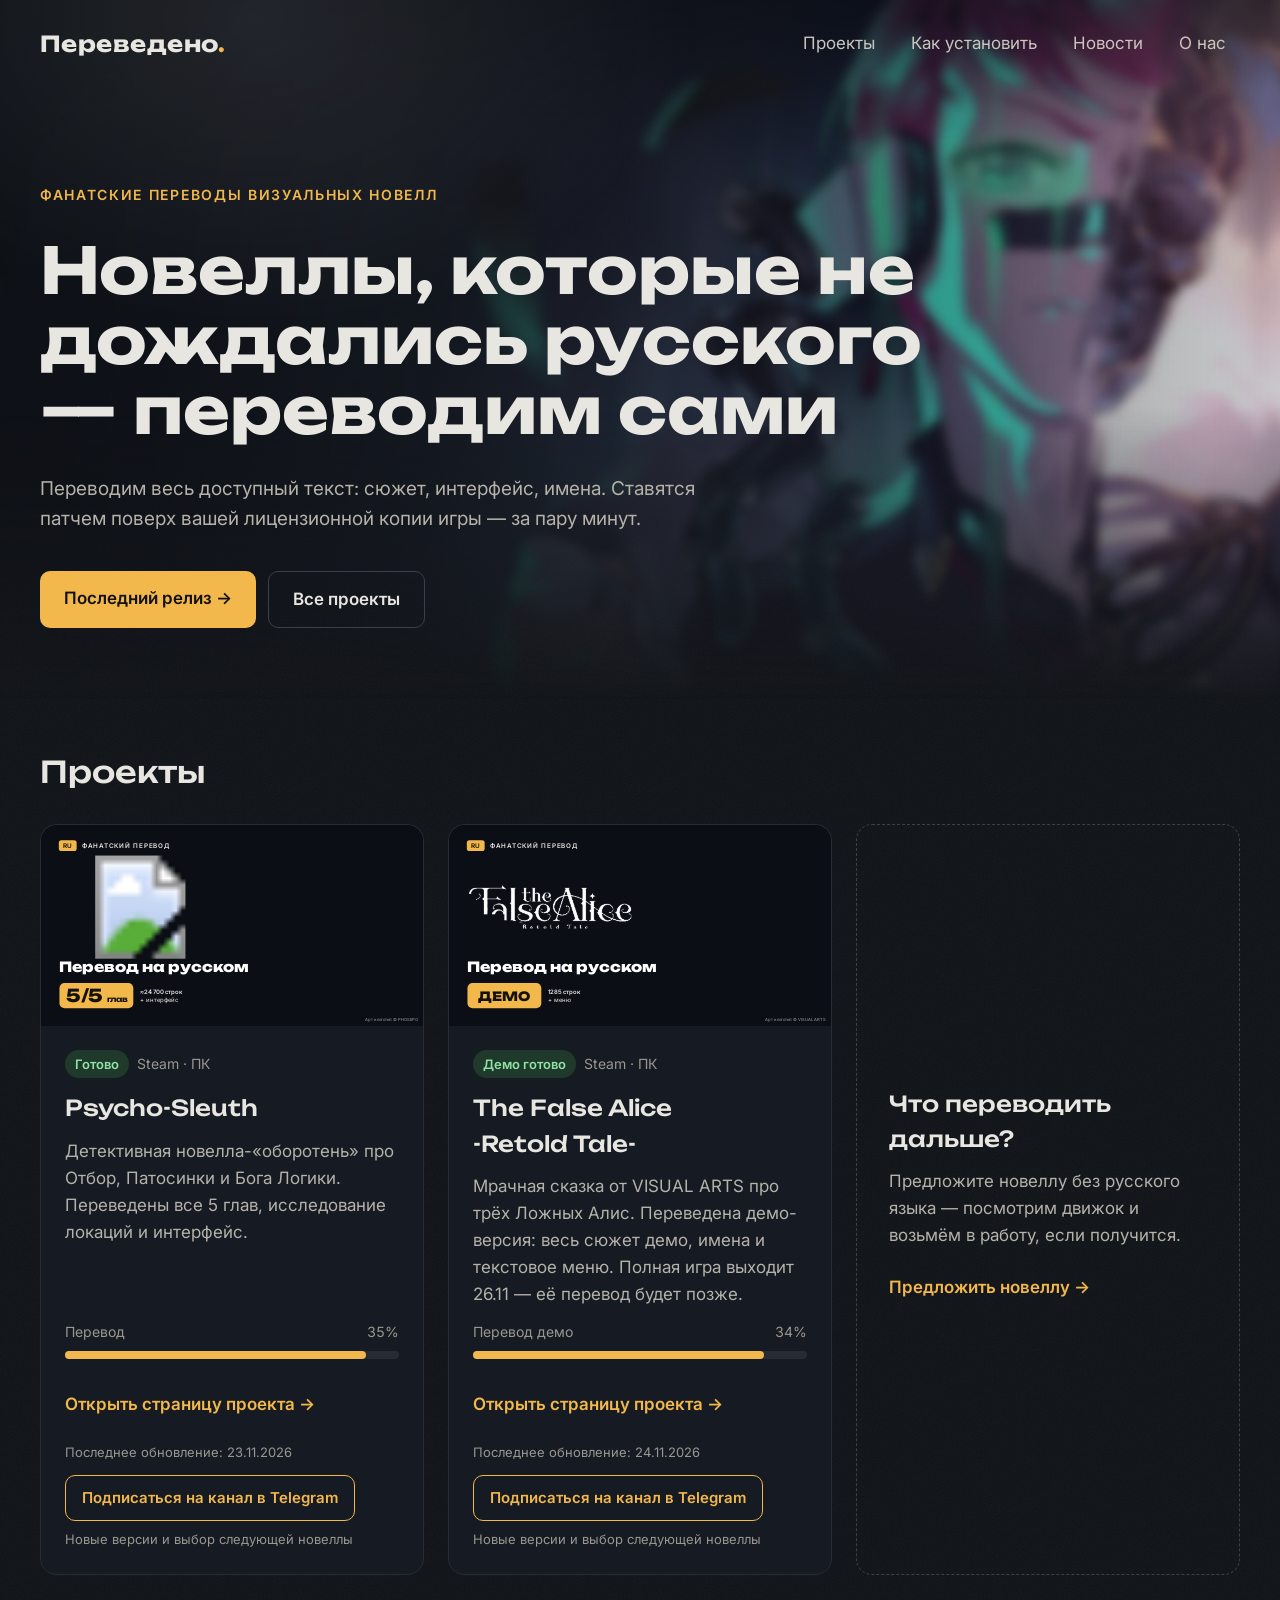
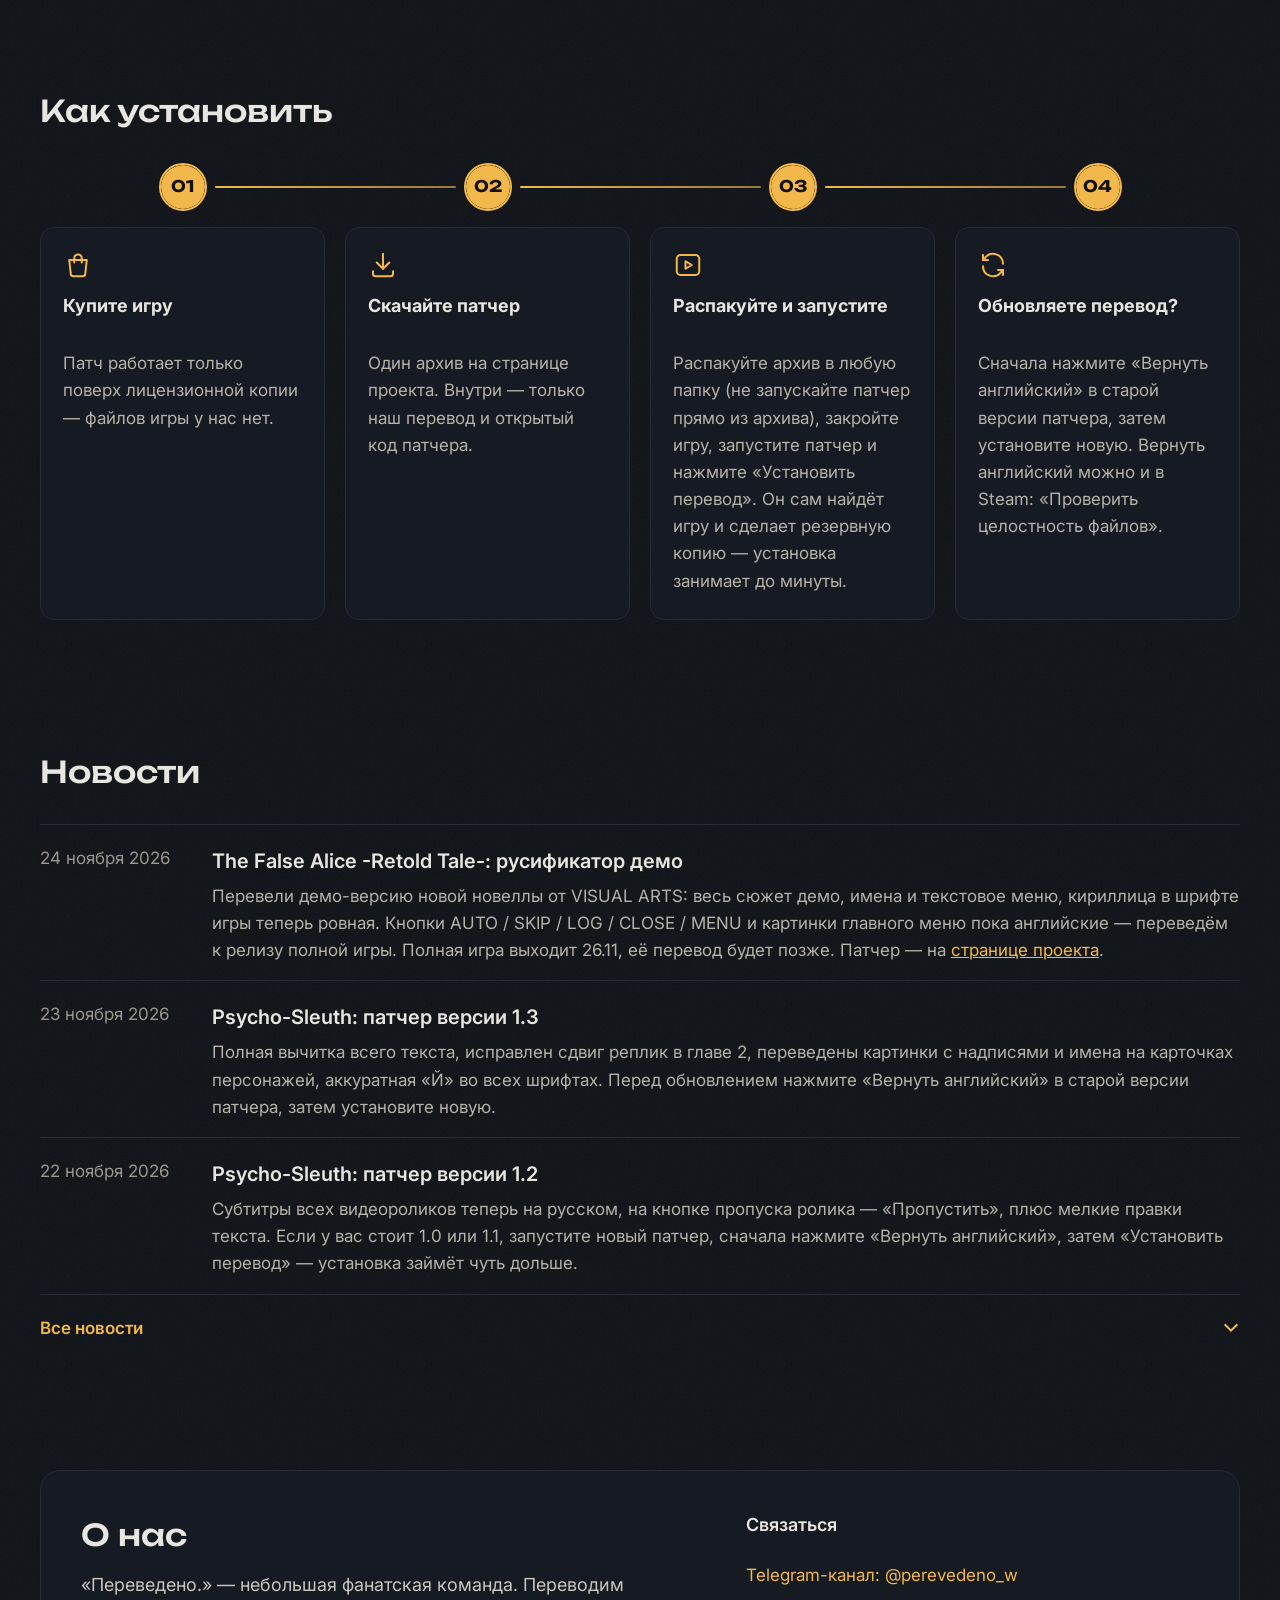
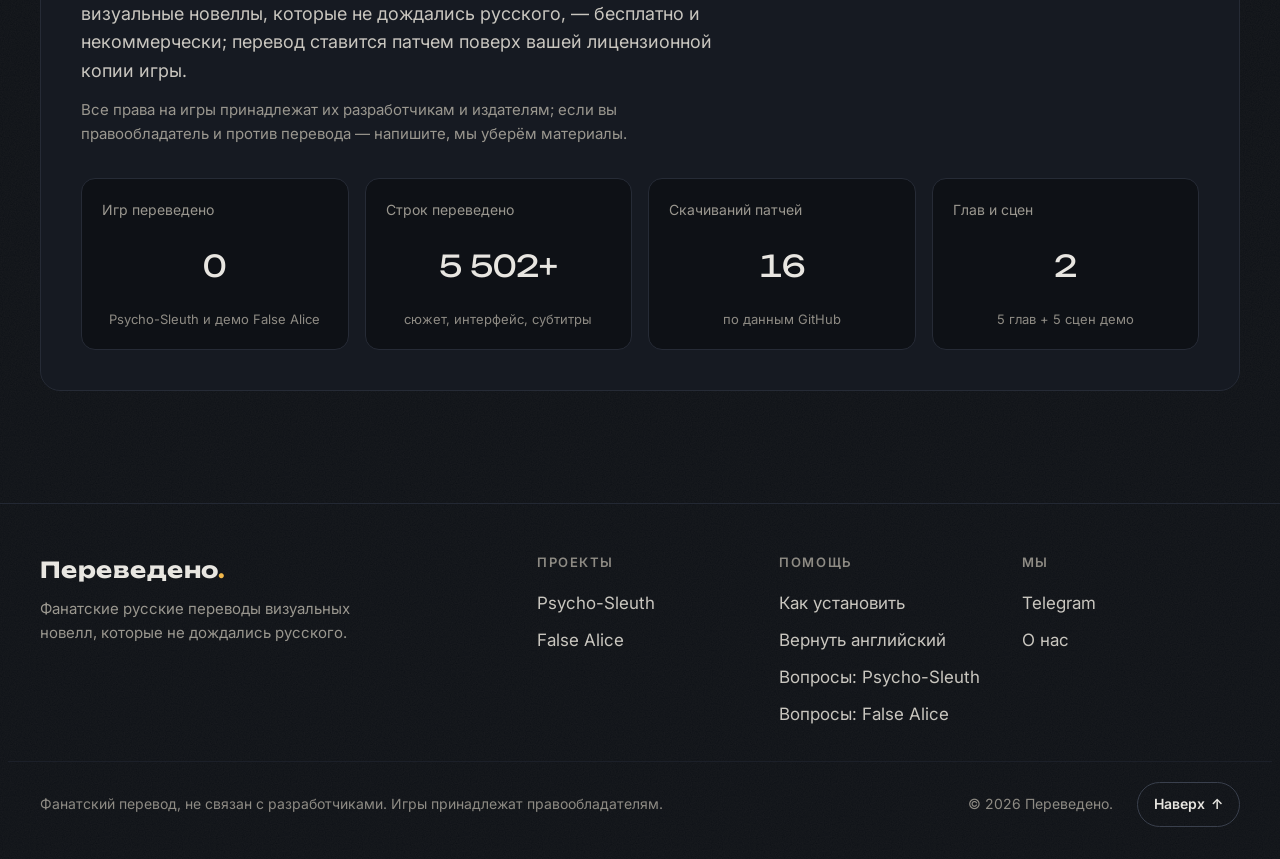
==== preview/index.html @ 9629ab58 "Превью: 404 — глитч только по краям цифр" ====
<!doctype html>
<html lang="ru">
<head>
<meta charset="utf-8">
<meta name="robots" content="noindex, nofollow">
<meta name="viewport" content="width=device-width, initial-scale=1">
<title>[Превью] Worthless — фанатские русские переводы визуальных новелл</title>
<meta name="description" content="Бесплатные фанатские русификаторы визуальных новелл из Steam: патчеры в один клик, новости переводов и выбор следующей игры вместе с подписчиками.">
<meta property="og:type" content="website">
<meta property="og:title" content="Worthless — фанатские русские переводы визуальных новелл">
<meta property="og:description" content="Бесплатные фанатские русификаторы визуальных новелл из Steam: патчеры в один клик, новости переводов и выбор следующей игры вместе с подписчиками.">
<meta property="og:image" content="https://perevedeno.com/site-og.png">
<meta property="og:image:width" content="1200">
<meta property="og:image:height" content="630">
<meta property="og:url" content="https://perevedeno.com/">
<meta name="twitter:card" content="summary_large_image">
<meta name="twitter:image" content="https://perevedeno.com/site-og.png">
<link rel="icon" href="/favicon.ico" sizes="16x16 32x32 48x48">
<link rel="icon" href="/favicon.svg" type="image/svg+xml">
<link rel="icon" href="/favicon-48x48.png" type="image/png" sizes="48x48">
<link rel="icon" href="/favicon-192x192.png" type="image/png" sizes="192x192">
<link rel="apple-touch-icon" href="/apple-touch-icon.png" sizes="180x180">
<link rel="manifest" href="/site.webmanifest">
<link rel="preconnect" href="https://fonts.googleapis.com">
<link rel="stylesheet" href="https://fonts.googleapis.com/css2?family=Unbounded:wght@500;700;800&amp;family=Inter:wght@400;500;600&amp;display=swap">
<link rel="stylesheet" href="style.css?v=d2">
<script>document.documentElement.classList.add('js');setTimeout(function(){if(!window.__siteReady)document.documentElement.classList.remove('js')},3000)</script>
<script src="site.js?v=d2" defer></script>
<script type="application/ld+json">
{
 "@context": "https://schema.org",
 "@type": "WebSite",
 "name": "Worthless — фанатские русские переводы визуальных новелл",
 "alternateName": "Переведено",
 "url": "https://perevedeno.com/",
 "inLanguage": "ru",
 "publisher": {
  "@type": "Organization",
  "name": "Worthless",
  "url": "https://perevedeno.com/",
  "sameAs": [
   "https://t.me/perevedeno_w"
  ]
 }
}
</script>
</head>
<body>
<div style="min-height: 100vh; background: #0E1116; color: #E8E6E1; font-family: Inter, system-ui, sans-serif; font-size: 17px; line-height: 1.6">
<div class="hero-bg" aria-hidden="true"><div class="hb hb1" style="background-image:url(../hero-psycho-sleuth.jpg)"></div><div class="hb hb2" style="background-image:url(../hero-false-alice.jpg)"></div><div class="hb-shade"></div></div>

<header class="hdr" style="border-bottom: 1px solid #232833">
<div style="max-width: 1200px; margin: 0 auto; padding: 20px 32px; display: flex; flex-wrap: wrap; align-items: center; justify-content: space-between; gap: 16px">
<a href="#top" style="text-decoration: none; color: #E8E6E1; font-family: Unbounded, sans-serif; font-weight: 700; font-size: 22px; letter-spacing: 0.02em">Переведено<span style="color: #F2B84B">.</span></a>
<nav aria-label="Основное меню" style="display: flex; flex-wrap: wrap; gap: 8px">
<a class="navl" href="#projects" style="color: #C9C6BF; text-decoration: none; padding: 10px 14px; border-radius: 8px">Проекты</a>
<a class="navl" href="#install" style="color: #C9C6BF; text-decoration: none; padding: 10px 14px; border-radius: 8px">Как установить</a>
<a class="navl" href="#news" style="color: #C9C6BF; text-decoration: none; padding: 10px 14px; border-radius: 8px">Новости</a>
<a class="navl" href="#about" style="color: #C9C6BF; text-decoration: none; padding: 10px 14px; border-radius: 8px">О нас</a>
</nav>
</div>
</header>

<main id="top">
<section style="max-width: 1200px; margin: 0 auto; padding: 96px 32px 72px; display: flex; flex-direction: column; gap: 28px">
<p style="margin: 0; color: #F2B84B; font-weight: 600; letter-spacing: 0.12em; text-transform: uppercase; font-size: 14px">Фанатские переводы визуальных новелл</p>
<h1 class="split" style="margin: 0; font-family: Unbounded, sans-serif; font-weight: 700; font-size: clamp(2.4rem, 5vw, 4.2rem); line-height: 1.1; max-width: 900px">Новеллы, которые не дождались русского — переводим сами</h1>
<p style="margin: 0; max-width: 680px; color: #B5B2AA; font-size: 19px">Переводим весь доступный текст: сюжет, интерфейс, имена. Ставятся патчем поверх вашей лицензионной копии игры — за пару минут.</p>
<div class="hero-btns" style="display: flex; flex-wrap: wrap; gap: 12px; margin-top: 8px">
<a class="btn btn-primary" href="false-alice.html" style="background: #F2B84B; color: #14110A; text-decoration: none; font-weight: 600; padding: 14px 24px; border-radius: 10px">Последний релиз →</a>
<a class="btn btn-ghost" href="#projects" style="color: #E8E6E1; text-decoration: none; font-weight: 600; padding: 14px 24px; border-radius: 10px; border: 1px solid #3A404D">Все проекты</a>
</div>
</section>

<section id="projects" style="max-width: 1200px; margin: 0 auto; padding: 48px 32px">
<h2 style="margin: 0 0 28px; font-family: Unbounded, sans-serif; font-weight: 500; font-size: 30px">Проекты</h2>
<div style="display: grid; grid-template-columns: repeat(auto-fit, minmax(min(300px, 100%), 1fr)); gap: 24px">

<article class="gcard" style="background: #161A22; border: 1px solid #262B36; border-radius: 16px; display: flex; flex-direction: column">
<a href="psycho-sleuth.html" tabindex="-1" aria-hidden="true" class="gbanner" style="display: block; border-radius: 16px 16px 0 0"><svg xmlns="http://www.w3.org/2000/svg" viewBox="0 0 1200 630" role="img" aria-label="Psycho-Sleuth — перевод на русском, 5 из 5 глав" style="display: block; width: 100%; height: auto; background: #0B0E14"><defs><linearGradient id="lfG" x1="0" x2="1" y1="0" y2="0"><stop offset="0" stop-color="#0B0E14" stop-opacity="0.9"/><stop offset="0.38" stop-color="#0B0E14" stop-opacity="0.7"/><stop offset="0.62" stop-color="#0B0E14" stop-opacity="0"/></linearGradient></defs><image href="https://shared.akamai.steamstatic.com/store_item_assets/steam/apps/3432860/library_hero.jpg" x="-170" y="0" width="1951" height="630" preserveAspectRatio="none"/><rect width="1200" height="630" fill="url(#lfG)"/><rect x="56" y="48" width="56" height="34" rx="8" fill="#F2B84B"/><text x="84" y="72" text-anchor="middle" font-family="Inter, sans-serif" font-weight="600" font-size="20" fill="#14110A" letter-spacing="1">RU</text><text x="128" y="72" font-family="Inter, sans-serif" font-weight="600" font-size="20" fill="#E8E6E1" letter-spacing="2.4">ФАНАТСКИЙ ПЕРЕВОД</text><image href="https://shared.akamai.steamstatic.com/store_item_assets/steam/apps/3432860/logo.png" x="24" y="96" width="576" height="324"/><text x="58" y="462" font-family="Unbounded, sans-serif" font-weight="800" font-size="44" fill="#FFFFFF">Перевод на русском</text><rect x="58" y="496" width="232" height="80" rx="16" fill="#F2B84B"/><text x="80" y="556" font-family="Unbounded, sans-serif" font-weight="800" font-size="56" fill="#14110A">5/5</text><text x="208" y="556" font-family="Unbounded, sans-serif" font-weight="700" font-size="24" fill="#14110A">глав</text><text x="310" y="530" font-family="Inter, sans-serif" font-weight="600" font-size="19" fill="#E8E6E1">≈24 700 строк</text><text x="310" y="556" font-family="Inter, sans-serif" font-weight="500" font-size="19" fill="#C9C6BF">+ интерфейс</text><text x="1184" y="616" text-anchor="end" font-family="Inter, sans-serif" font-size="13" fill="#FFFFFF" fill-opacity="0.6">Арт и логотип: © PHOSEPO</text></svg></a>
<div style="padding: 24px; display: flex; flex-direction: column; gap: 12px; flex-grow: 1">
<div style="display: flex; flex-wrap: wrap; gap: 8px; align-items: center">
<span style="background: #1F3A2A; color: #8FE3A8; font-size: 13px; font-weight: 600; padding: 4px 10px; border-radius: 999px">Готово</span>
<span style="color: #9A978F; font-size: 14px">Steam · ПК</span>
</div>
<h3 style="margin: 0; font-family: Unbounded, sans-serif; font-weight: 500; font-size: 22px">Psycho-Sleuth</h3>
<p style="margin: 0; color: #B5B2AA">Детективная новелла-«оборотень» про Отбор, Патосинки и Бога Логики. Переведены все 5 глав, исследование локаций и интерфейс.</p>
<div style="margin-top: auto; display: flex; flex-direction: column; gap: 8px">
<div style="display: flex; justify-content: space-between; font-size: 14px; color: #9A978F"><span>Перевод</span><span>90%</span></div>
<div style="height: 8px; background: #262B36; border-radius: 999px"><div style="width: 90%; height: 8px; background: #F2B84B; border-radius: 999px"></div></div>
</div>
<div style="margin-top: 8px; display: flex; justify-content: space-between; align-items: center; gap: 12px; flex-wrap: wrap">
<a href="psycho-sleuth.html" class="gcard-link" style="text-decoration: none; font-weight: 600; padding: 12px 0">Открыть страницу проекта →</a>
<span style="font-size: 13px; color: #9A978F">Последнее обновление: 23.11.2026</span>
</div>
<div style="display: flex; flex-wrap: wrap; align-items: center; gap: 8px 12px">
<a href="https://t.me/perevedeno_w" class="btn btn-ghost gcard-tg" target="_blank" rel="noopener" data-goatcounter-click="tg-subscribe" data-goatcounter-title="Подписка на Telegram" style="background: transparent; color: #F2B84B; text-decoration: none; font-weight: 600; font-size: 15px; padding: 10px 16px; border-radius: 10px; border: 1px solid #F2B84B; text-align: center">Подписаться на канал в Telegram</a>
<span style="font-size: 13px; color: #9A978F">Новые версии и выбор следующей новеллы</span>
</div>
</div>
</article>

<article class="gcard" style="background: #161A22; border: 1px solid #262B36; border-radius: 16px; display: flex; flex-direction: column">
<a href="false-alice.html" tabindex="-1" aria-hidden="true" class="gbanner" style="display: block; border-radius: 16px 16px 0 0"><svg xmlns="http://www.w3.org/2000/svg" viewBox="0 0 1200 630" role="img" aria-label="The False Alice -Retold Tale- — перевод демо на русском, 1285 строк" style="display: block; width: 100%; height: auto; background: #0B0E14"><defs><linearGradient id="lfGfa" x1="0" x2="1" y1="0" y2="0"><stop offset="0" stop-color="#0B0E14" stop-opacity="0.9"/><stop offset="0.38" stop-color="#0B0E14" stop-opacity="0.7"/><stop offset="0.62" stop-color="#0B0E14" stop-opacity="0"/></linearGradient><linearGradient id="lfGfae" x1="0" x2="1" y1="0" y2="0"><stop offset="0" stop-color="#0B0E14" stop-opacity="1"/><stop offset="1" stop-color="#0B0E14" stop-opacity="0"/></linearGradient></defs><image href="https://shared.akamai.steamstatic.com/store_item_assets/steam/apps/4013270/library_hero.jpg" x="330" y="0" width="1951" height="630" preserveAspectRatio="none"/><rect x="329" y="0" width="300" height="630" fill="url(#lfGfae)"/><rect width="1200" height="630" fill="url(#lfGfa)"/><rect x="56" y="48" width="56" height="34" rx="8" fill="#F2B84B"/><text x="84" y="72" text-anchor="middle" font-family="Inter, sans-serif" font-weight="600" font-size="20" fill="#14110A" letter-spacing="1">RU</text><text x="128" y="72" font-family="Inter, sans-serif" font-weight="600" font-size="20" fill="#E8E6E1" letter-spacing="2.4">ФАНАТСКИЙ ПЕРЕВОД</text><image href="../false-alice-logo.png" x="58" y="185" width="520" height="147"/><text x="58" y="462" font-family="Unbounded, sans-serif" font-weight="800" font-size="44" fill="#FFFFFF">Перевод на русском</text><rect x="58" y="496" width="232" height="80" rx="16" fill="#F2B84B"/><text x="174" y="554" text-anchor="middle" font-family="Unbounded, sans-serif" font-weight="800" font-size="40" fill="#14110A">ДЕМО</text><text x="310" y="530" font-family="Inter, sans-serif" font-weight="600" font-size="19" fill="#E8E6E1">1285 строк</text><text x="310" y="556" font-family="Inter, sans-serif" font-weight="500" font-size="19" fill="#C9C6BF">+ меню</text><text x="1184" y="616" text-anchor="end" font-family="Inter, sans-serif" font-size="13" fill="#FFFFFF" fill-opacity="0.6">Арт и логотип: © VISUAL ARTS</text></svg></a>
<div style="padding: 24px; display: flex; flex-direction: column; gap: 12px; flex-grow: 1">
<div style="display: flex; flex-wrap: wrap; gap: 8px; align-items: center">
<span style="background: #1F3A2A; color: #8FE3A8; font-size: 13px; font-weight: 600; padding: 4px 10px; border-radius: 999px">Демо готово</span>
<span style="color: #9A978F; font-size: 14px">Steam · ПК</span>
</div>
<h3 style="margin: 0; font-family: Unbounded, sans-serif; font-weight: 500; font-size: 22px">The False Alice <span style="white-space: nowrap">-Retold Tale-</span></h3>
<p style="margin: 0; color: #B5B2AA">Мрачная сказка от VISUAL ARTS про трёх Ложных Алис. Переведена демо-версия: весь сюжет демо, имена и текстовое меню. Полная игра выходит 26.11 — её перевод будет позже.</p>
<div style="margin-top: auto; display: flex; flex-direction: column; gap: 8px">
<div style="display: flex; justify-content: space-between; font-size: 14px; color: #9A978F"><span>Перевод демо</span><span>87%</span></div>
<div style="height: 8px; background: #262B36; border-radius: 999px"><div style="width: 87%; height: 8px; background: #F2B84B; border-radius: 999px"></div></div>
</div>
<div style="margin-top: 8px; display: flex; justify-content: space-between; align-items: center; gap: 12px; flex-wrap: wrap">
<a href="false-alice.html" class="gcard-link" style="text-decoration: none; font-weight: 600; padding: 12px 0">Открыть страницу проекта →</a>
<span style="font-size: 13px; color: #9A978F">Последнее обновление: 24.11.2026</span>
</div>
<div style="display: flex; flex-wrap: wrap; align-items: center; gap: 8px 12px">
<a href="https://t.me/perevedeno_w" class="btn btn-ghost gcard-tg" target="_blank" rel="noopener" data-goatcounter-click="tg-subscribe" data-goatcounter-title="Подписка на Telegram" style="background: transparent; color: #F2B84B; text-decoration: none; font-weight: 600; font-size: 15px; padding: 10px 16px; border-radius: 10px; border: 1px solid #F2B84B; text-align: center">Подписаться на канал в Telegram</a>
<span style="font-size: 13px; color: #9A978F">Новые версии и выбор следующей новеллы</span>
</div>
</div>
</article>

<article style="background: transparent; border: 1px dashed #3A404D; border-radius: 16px; padding: 32px; display: flex; flex-direction: column; gap: 12px; justify-content: center; min-height: 320px">
<h3 style="margin: 0; font-family: Unbounded, sans-serif; font-weight: 500; font-size: 22px">Что переводить дальше?</h3>
<p style="margin: 0; color: #B5B2AA">Предложите новеллу без русского языка — посмотрим движок и возьмём в работу, если получится.</p>
<a href="https://t.me/perevedeno_w" style="text-decoration: none; font-weight: 600; padding: 12px 0">Предложить новеллу →</a>
</article>

</div>
</section>

<section id="install" style="max-width: 1200px; margin: 0 auto; padding: 64px 32px">
<h2 style="margin: 0 0 28px; font-family: Unbounded, sans-serif; font-weight: 500; font-size: 30px">Как установить</h2>
<ol class="steps">
<li class="step" style="--i: 0">
<span class="step-num" aria-hidden="true"><span class="n1">01</span><span class="n2">01</span></span>
<div class="step-card"><svg class="step-ico" viewBox="0 0 24 24" fill="none" stroke="currentColor" stroke-width="1.6" stroke-linecap="round" stroke-linejoin="round" aria-hidden="true"><path d="M5 8h14l-1.2 11.1a2 2 0 0 1-2 1.9H8.2a2 2 0 0 1-2-1.9L5 8Z"/><path d="M9 10V6.5a3 3 0 0 1 6 0V10"/></svg><strong style="font-size: 18px">Купите игру</strong>
<span style="color: #B5B2AA">Патч работает только поверх лицензионной копии — файлов игры у нас нет.</span></div>
</li>
<li class="step" style="--i: 1">
<span class="step-num" aria-hidden="true"><span class="n1">02</span><span class="n2">02</span></span>
<div class="step-card"><svg class="step-ico" viewBox="0 0 24 24" fill="none" stroke="currentColor" stroke-width="1.6" stroke-linecap="round" stroke-linejoin="round" aria-hidden="true"><path d="M12 3v12"/><path d="m7 10 5 5 5-5"/><path d="M4 17v2a2 2 0 0 0 2 2h12a2 2 0 0 0 2-2v-2"/></svg><strong style="font-size: 18px">Скачайте патчер</strong>
<span style="color: #B5B2AA">Один архив на странице проекта. Внутри — только наш перевод и открытый код патчера.</span></div>
</li>
<li class="step" style="--i: 2">
<span class="step-num" aria-hidden="true"><span class="n1">03</span><span class="n2">03</span></span>
<div class="step-card"><svg class="step-ico" viewBox="0 0 24 24" fill="none" stroke="currentColor" stroke-width="1.6" stroke-linecap="round" stroke-linejoin="round" aria-hidden="true"><rect x="3" y="4" width="18" height="16" rx="3"/><path d="m10 9 5 3-5 3V9Z"/></svg><strong style="font-size: 18px">Распакуйте и запустите</strong>
<span style="color: #B5B2AA">Распакуйте архив в любую папку (не запускайте патчер прямо из архива), закройте игру, запустите патчер и нажмите «Установить перевод». Он сам найдёт игру и сделает резервную копию — установка занимает до минуты.</span></div>
</li>
<li class="step" id="install-restore" style="--i: 3">
<span class="step-num" aria-hidden="true"><span class="n1">04</span><span class="n2">04</span></span>
<div class="step-card"><svg class="step-ico" viewBox="0 0 24 24" fill="none" stroke="currentColor" stroke-width="1.6" stroke-linecap="round" stroke-linejoin="round" aria-hidden="true"><path d="M20 11a8 8 0 0 0-14.3-4.9L4 8"/><path d="M4 4v4h4"/><path d="M4 13a8 8 0 0 0 14.3 4.9L20 16"/><path d="M20 20v-4h-4"/></svg><strong style="font-size: 18px">Обновляете перевод?</strong>
<span style="color: #B5B2AA">Сначала нажмите «Вернуть английский» в старой версии патчера, затем установите новую. Вернуть английский можно и в Steam: «Проверить целостность файлов».</span></div>
</li>
</ol>
</section>

<section id="news" style="max-width: 1200px; margin: 0 auto; padding: 64px 32px">
<h2 style="margin: 0 0 28px; font-family: Unbounded, sans-serif; font-weight: 500; font-size: 30px">Новости</h2>
<div style="display: flex; flex-direction: column; gap: 16px">
<article style="border-top: 1px solid #262B36; padding-top: 20px; display: flex; flex-wrap: wrap; gap: 8px 32px">
<time datetime="2026-11-24" style="color: #9A978F; min-width: 140px">24 ноября 2026</time>
<div style="flex: 1 1 480px; display: flex; flex-direction: column; gap: 6px">
<h3 style="margin: 0; font-size: 20px; font-weight: 600">The False Alice -Retold Tale-: русификатор демо</h3>
<p style="margin: 0; color: #B5B2AA">Перевели демо-версию новой новеллы от VISUAL ARTS: весь сюжет демо, имена и текстовое меню, кириллица в шрифте игры теперь ровная. Кнопки AUTO / SKIP / LOG / CLOSE / MENU и картинки главного меню пока английские — переведём к релизу полной игры. Полная игра выходит 26.11, её перевод будет позже. Патчер — на <a href="false-alice.html">странице проекта</a>.</p>
</div>
</article>
<article style="border-top: 1px solid #262B36; padding-top: 20px; display: flex; flex-wrap: wrap; gap: 8px 32px">
<time datetime="2026-11-23" style="color: #9A978F; min-width: 140px">23 ноября 2026</time>
<div style="flex: 1 1 480px; display: flex; flex-direction: column; gap: 6px">
<h3 style="margin: 0; font-size: 20px; font-weight: 600">Psycho-Sleuth: патчер версии 1.3</h3>
<p style="margin: 0; color: #B5B2AA">Полная вычитка всего текста, исправлен сдвиг реплик в главе 2, переведены картинки с надписями и имена на карточках персонажей, аккуратная «Й» во всех шрифтах. Перед обновлением нажмите «Вернуть английский» в старой версии патчера, затем установите новую.</p>
</div>
</article>
<article style="border-top: 1px solid #262B36; padding-top: 20px; display: flex; flex-wrap: wrap; gap: 8px 32px">
<time datetime="2026-11-22" style="color: #9A978F; min-width: 140px">22 ноября 2026</time>
<div style="flex: 1 1 480px; display: flex; flex-direction: column; gap: 6px">
<h3 style="margin: 0; font-size: 20px; font-weight: 600">Psycho-Sleuth: патчер версии 1.2</h3>
<p style="margin: 0; color: #B5B2AA">Субтитры всех видеороликов теперь на русском, на кнопке пропуска ролика — «Пропустить», плюс мелкие правки текста. Если у вас стоит 1.0 или 1.1, запустите новый патчер, сначала нажмите «Вернуть английский», затем «Установить перевод» — установка займёт чуть дольше.</p>
</div>
</article>
<details style="border-top: 1px solid #262B36; padding-top: 20px">
<summary style="cursor: pointer; font-weight: 600; color: #F2B84B">Все новости</summary>
<div style="display: flex; flex-direction: column; gap: 16px; margin-top: 16px">
<article style="border-top: 1px solid #262B36; padding-top: 20px; display: flex; flex-wrap: wrap; gap: 8px 32px">
<time datetime="2026-11-22" style="color: #9A978F; min-width: 140px">22 ноября 2026</time>
<div style="flex: 1 1 480px; display: flex; flex-direction: column; gap: 6px">
<h3 style="margin: 0; font-size: 20px; font-weight: 600">Psycho-Sleuth: патчер версии 1.1</h3>
<p style="margin: 0; color: #B5B2AA">Небольшие правки перевода: участники Отбора теперь обращаются к Наместнице на «вы». Если у вас стоит версия 1.0, запустите новый патчер, сначала нажмите «Вернуть английский», затем «Установить перевод».</p>
</div>
</article>
<article style="border-top: 1px solid #262B36; padding-top: 20px; display: flex; flex-wrap: wrap; gap: 8px 32px">
<time datetime="2026-11-21" style="color: #9A978F; min-width: 140px">21 ноября 2026</time>
<div style="flex: 1 1 480px; display: flex; flex-direction: column; gap: 6px">
<h3 style="margin: 0; font-size: 20px; font-weight: 600">Выпущен русский перевод Psycho-Sleuth</h3>
<p style="margin: 0; color: #B5B2AA">Все 5 глав, эпилоги, исследование локаций, интерфейс и имена — около 24 700 строк. Патчер уже можно скачать на странице проекта.</p>
</div>
</article>
</div>
</details>
</div>
</section>

<section id="about" style="max-width: 1200px; margin: 0 auto; padding: 64px 32px 96px">
<div style="background: #161A22; border: 1px solid #262B36; border-radius: 20px; padding: 40px; display: flex; flex-direction: column; gap: 24px">
<div style="display: flex; flex-wrap: wrap; gap: 32px">
<div style="flex: 1 1 420px; display: flex; flex-direction: column; gap: 12px">
<h2 style="margin: 0; font-family: Unbounded, sans-serif; font-weight: 500; font-size: 30px">О нас</h2>
<p style="margin: 0; color: #C9C6BF; font-size: 18px">«Переведено.» — небольшая фанатская команда. Переводим визуальные новеллы, которые не дождались русского, — бесплатно и некоммерчески; перевод ставится патчем поверх вашей лицензионной копии игры.</p>
<p style="margin: 0; color: #9A978F; font-size: 15px">Все права на игры принадлежат их разработчикам и издателям; если вы правообладатель и против перевода — напишите, мы уберём материалы.</p>
</div>
<div style="flex: 1 1 240px; display: flex; flex-direction: column; gap: 12px">
<h3 style="margin: 0; font-size: 18px; font-weight: 600">Связаться</h3>
<a href="https://t.me/perevedeno_w" style="text-decoration: none; padding: 10px 0">Telegram-канал: @perevedeno_w</a>
</div>
</div>
<div class="tiles about-stats" style="display: grid; grid-template-columns: repeat(auto-fit, minmax(200px, 1fr)); gap: 16px">
<div style="background: #0E1116; border: 1px solid #262B36; border-radius: 14px; padding: 20px; display: flex; flex-direction: column; min-height: 130px">
<div style="color: #9A978F; font-size: 14px">Игр переведено</div>
<div class="tile-v" style="flex: 1; display: flex; align-items: center; justify-content: center; text-align: center; font-family: Unbounded, sans-serif; font-size: 30px">2</div>
<div class="tile-note">Psycho-Sleuth и демо False Alice</div>
</div>
<div style="background: #0E1116; border: 1px solid #262B36; border-radius: 14px; padding: 20px; display: flex; flex-direction: column; min-height: 130px">
<div style="color: #9A978F; font-size: 14px">Строк переведено</div>
<div class="tile-v" style="flex: 1; display: flex; align-items: center; justify-content: center; text-align: center; font-family: Unbounded, sans-serif; font-size: 30px">27 000+</div>
<div class="tile-note">сюжет, интерфейс, субтитры</div>
</div>
<div style="background: #0E1116; border: 1px solid #262B36; border-radius: 14px; padding: 20px; display: flex; flex-direction: column; min-height: 130px">
<div style="color: #9A978F; font-size: 14px">Скачиваний патчей</div>
<div class="tile-v" data-live="gh-downloads" style="flex: 1; display: flex; align-items: center; justify-content: center; text-align: center; font-family: Unbounded, sans-serif; font-size: 30px">67</div>
<div class="tile-note">по данным GitHub</div>
</div>
<div style="background: #0E1116; border: 1px solid #262B36; border-radius: 14px; padding: 20px; display: flex; flex-direction: column; min-height: 130px">
<div style="color: #9A978F; font-size: 14px">Глав и сцен</div>
<div class="tile-v" style="flex: 1; display: flex; align-items: center; justify-content: center; text-align: center; font-family: Unbounded, sans-serif; font-size: 30px">10</div>
<div class="tile-note">5 глав + 5 сцен демо</div>
</div>
</div>
</div>
</section>
</main>

<footer class="site-footer">
<div class="ft-in">
<div class="ft-brand"><a class="ft-logo" href="index.html">Переведено<span>.</span></a><p>Фанатские русские переводы визуальных новелл, которые не дождались русского.</p></div>
<nav class="ft-cols" aria-label="Ссылки в подвале">
<div><h3>Проекты</h3><a href="psycho-sleuth.html">Psycho-Sleuth</a><a href="false-alice.html">False Alice</a></div>
<div><h3>Помощь</h3><a href="index.html#install">Как установить</a><a href="index.html#install-restore">Вернуть английский</a><a href="psycho-sleuth.html#faq">Вопросы: Psycho-Sleuth</a><a href="false-alice.html#faq">Вопросы: False Alice</a></div>
<div><h3>Мы</h3><a href="https://t.me/perevedeno_w" target="_blank" rel="noopener">Telegram</a><a href="index.html#about">О нас</a></div>
</nav>
</div>
<div class="ft-bottom"><span class="ft-legal">Фанатский перевод, не связан с разработчиками. Игры принадлежат правообладателям.</span><span>© 2026 Переведено.</span><a class="ft-top" href="#">Наверх <span class="up" aria-hidden="true">↑</span></a></div>
</footer>
</div>
</body>
</html>
---- preview/style.css ----
/* Переведено — общие стили и анимации сайта. Цвет акцента #F2B84B.
   Анимируются только transform и opacity. */
@view-transition{navigation:auto}
body{margin:0;background:#0E1116}
a{color:#F2B84B}a:hover{color:#FFD27A}
:root{
  /* свечение вверху страницы: белое; transparent — выключить; rgba(242,184,75,.13) — прежнее жёлтое */
  --hero-glow:rgba(255,255,255,.085);
  --acc:#F2B84B;--ease:cubic-bezier(.2,.8,.2,1);--spring:cubic-bezier(.34,1.56,.64,1)}

/* ---------- шапка: прозрачная, свечение цельное под ней; фон и линия — при прокрутке ---------- */
body>div:first-child{position:relative;isolation:isolate;overflow:clip}
body>div:first-child::before{content:"";position:absolute;z-index:-1;left:-15%;top:-300px;width:70%;height:640px;
  background:radial-gradient(closest-side,var(--hero-glow),transparent);
  animation:hdrGlow 16s ease-in-out infinite alternate;pointer-events:none;will-change:transform}
@keyframes hdrGlow{from{transform:translate3d(0,0,0)}to{transform:translate3d(75%,50px,0)}}
.hdr{position:sticky;top:0;z-index:50;border-bottom-color:transparent!important}
.hdr::after{content:"";position:absolute;inset:0;z-index:-1;pointer-events:none;
  background:rgba(14,17,22,.74);-webkit-backdrop-filter:blur(14px) saturate(1.2);backdrop-filter:blur(14px) saturate(1.2);
  box-shadow:inset 0 -1px 0 #232833;opacity:0;transition:opacity .35s}
.hdr.scrolled::after{opacity:1}
main section[id]{scroll-margin-top:96px}
@media (max-width:640px){.hdr{position:relative}.hdr::after{opacity:0!important}}

/* ---------- фон первого экрана главной: арты игр ---------- */
.hero-bg{position:absolute;z-index:-2;left:0;right:0;top:0;height:var(--hero-h,720px);overflow:hidden;pointer-events:none;
  -webkit-mask-image:linear-gradient(180deg,#000 0%,#000 58%,rgba(0,0,0,.6) 78%,transparent 100%);mask-image:linear-gradient(180deg,#000 0%,#000 58%,rgba(0,0,0,.6) 78%,transparent 100%)}
.hb{position:absolute;inset:-4%;background-size:cover;background-position:60% 40%;opacity:0;will-change:transform,opacity}
.hb1{opacity:1;animation:hbFade 16s linear infinite,kenA 16s ease-in-out infinite alternate}
.hb2{animation:hbFade 16s linear -8s infinite,kenB 16s ease-in-out infinite alternate}
@keyframes hbFade{0%{opacity:0}9%{opacity:1}50%{opacity:1}59%{opacity:0}100%{opacity:0}}
@keyframes kenA{from{transform:scale(1.04) translate3d(-1%,0,0)}to{transform:scale(1.14) translate3d(1.5%,-1%,0)}}
@keyframes kenB{from{transform:scale(1.12) translate3d(1.5%,1%,0)}to{transform:scale(1.04) translate3d(-1%,0,0)}}
.hb-shade{position:absolute;inset:0;background:
  linear-gradient(90deg,rgba(14,17,22,.94) 0%,rgba(14,17,22,.86) 34%,rgba(14,17,22,.5) 62%,rgba(14,17,22,.22) 100%),
  linear-gradient(180deg,rgba(14,17,22,.55) 0%,rgba(14,17,22,0) 22%)}
.split .w{display:inline-block;opacity:0;transform:translate3d(0,.45em,0);
  animation:wIn .8s var(--ease) forwards;animation-delay:calc(.15s + var(--i) * .07s)}
@keyframes wIn{to{opacity:1;transform:none}}
@media (max-width:640px){
  .hb1,.hb2{animation-name:hbFade}
  .hb{inset:0;background-position:65% 50%}
  .hb-shade{background:linear-gradient(180deg,rgba(14,17,22,.82) 0%,rgba(14,17,22,.74) 100%)}
}

/* ---------- раскрывающиеся блоки (details) ---------- */
details>summary{list-style:none;display:flex;align-items:center;justify-content:space-between;gap:16px;-webkit-tap-highlight-color:transparent}
details>summary::-webkit-details-marker{display:none}
details>summary::after{content:"";flex:none;width:8px;height:8px;margin-right:4px;border-right:2px solid var(--acc);border-bottom:2px solid var(--acc);
  transform:translateY(-3px) rotate(45deg);transition:transform .38s var(--ease)}
details.is-open>summary::after{transform:translateY(2px) rotate(225deg)}
details>summary:focus-visible{outline:2px solid var(--acc);outline-offset:4px;border-radius:6px}
details[style*="border-radius: 12px"]{transition:border-color .3s}
details[style*="border-radius: 12px"]:hover,details[style*="border-radius: 12px"].is-open{border-color:#3A404D!important}

/* ---------- ссылки меню: выезжающее подчёркивание ---------- */
.navl{position:relative}
.navl::after{content:"";position:absolute;left:14px;right:14px;bottom:6px;height:2px;border-radius:2px;
  background:var(--acc);transform:scaleX(0);transform-origin:right;transition:transform .35s var(--ease)}
.navl:hover,.navl:focus-visible{color:#E8E6E1!important}
.navl:hover::after,.navl:focus-visible::after{transform:scaleX(1);transform-origin:left}

/* ---------- кнопки ---------- */
.btn{position:relative;overflow:hidden;isolation:isolate;display:inline-block;
  transition:translate .35s var(--ease),scale .18s var(--ease),border-color .25s,box-shadow .3s;will-change:transform}
.btn:active{scale:.95;transition-duration:.08s}
.btn-primary::after{content:"";position:absolute;top:0;bottom:0;left:0;width:55%;pointer-events:none;
  background:linear-gradient(105deg,rgba(255,255,255,0) 20%,rgba(255,255,255,.55) 50%,rgba(255,255,255,0) 80%);
  transform:translateX(-140%) skewX(-18deg)}
.btn-primary:hover::after,.btn-primary:focus-visible::after{transform:translateX(260%) skewX(-18deg);transition:transform .8s var(--ease)}
.btn-primary:hover,.btn-primary:focus-visible{color:#14110A;box-shadow:0 10px 28px -8px rgba(242,184,75,.75),0 0 0 1px rgba(255,214,130,.6)}
.btn-ghost:hover,.btn-ghost:focus-visible{border-color:var(--acc)!important}
.btn-ghost::before{content:"";position:absolute;z-index:-1;inset:0;background:rgba(242,184,75,.08);opacity:0;transition:opacity .25s}
.btn-ghost:hover::before{opacity:1}
.btn:focus-visible{outline:2px solid var(--acc);outline-offset:3px}
.ripple{position:absolute;z-index:-1;width:20px;height:20px;margin:-10px 0 0 -10px;border-radius:50%;pointer-events:none;
  background:rgba(20,17,10,.28);transform:scale(0);opacity:1;animation:ripple .6s var(--ease) forwards}
.btn-ghost .ripple,.arrow-link .ripple{background:rgba(242,184,75,.35)}
@keyframes ripple{to{transform:scale(var(--rs,18));opacity:0}}
.arr{display:inline-block;transition:transform .35s var(--spring)}
a:hover>.arr,a:focus-visible>.arr,.gcard:hover .gcard-link>.arr{transform:translateX(5px)}

/* ---------- карточки проектов ---------- */
.gcard{position:relative;
  transform:perspective(900px) rotateX(var(--rx,0deg)) rotateY(var(--ry,0deg)) translateY(var(--ty,0px)) scale(var(--cs,1));
  transition:transform .5s var(--ease),border-color .3s;will-change:transform}
.gcard.tilting{transition:transform .12s linear,border-color .3s}
.gcard::before{content:"";position:absolute;inset:-1px;border-radius:17px;z-index:-1;pointer-events:none;
  box-shadow:0 24px 60px -18px rgba(242,184,75,.45),0 0 0 1px rgba(242,184,75,.55);opacity:0;transition:opacity .35s}
.gcard.is-hot{--ty:-6px;border-color:rgba(242,184,75,.7)!important}
.gcard.is-hot::before{opacity:1}
.gcard.pressed{--cs:.975;transition-duration:.1s}
.glare-clip{position:absolute;inset:0;border-radius:16px;overflow:hidden;pointer-events:none;z-index:3}
.glare{position:absolute;left:0;top:0;width:560px;height:560px;margin:-280px 0 0 -280px;border-radius:50%;
  background:radial-gradient(closest-side,rgba(255,226,160,.26),rgba(255,226,160,.08) 45%,rgba(255,226,160,0));
  opacity:0;transition:opacity .35s;transform:translate3d(var(--gx,50%),var(--gy,50%),0);will-change:transform}
.gcard.is-hot .glare{opacity:1}
.gbanner{display:block;overflow:hidden}
.gbanner>svg{transform:translate3d(var(--px,0px),var(--py,0px),0) scale(var(--zs,1));transition:transform .6s var(--ease);will-change:transform}
.gcard.is-hot .gbanner>svg{--zs:1.07}
.gcard.tilting .gbanner>svg{transition:transform .25s linear}
.gcard-link::after{content:"";position:absolute;inset:0;z-index:1;border-radius:16px}
.gcard-link:focus{outline:none}
.gcard-link:focus-visible::after{outline:2px solid var(--acc);outline-offset:3px}
.gcard-tg{position:relative;z-index:4}
.gcard-tg:focus-visible{outline:2px solid var(--acc);outline-offset:2px}
.bar-fill{transform-origin:left center;transform:scaleX(0)}
.bar-fill.in{transform:scaleX(1)}

/* ---------- плитки ---------- */
.tiles>div{transition:transform .35s var(--ease),border-color .3s}
.tiles>div:hover{transform:translateY(-3px);border-color:rgba(242,184,75,.5)!important}

/* ---------- появление при прокрутке ---------- */
.js .rv{opacity:0;transform:translate3d(0,22px,0);transition:opacity .7s var(--ease),transform .7s var(--ease);transition-delay:var(--d,0s)}
.js .rv.in{opacity:1;transform:none}
.js .gcard.rv.in{transform:perspective(900px) rotateX(var(--rx,0deg)) rotateY(var(--ry,0deg)) translateY(var(--ty,0px)) scale(var(--cs,1));
  transition:transform .6s var(--ease) var(--d,0s),opacity .7s var(--ease) var(--d,0s),border-color .3s}
.js .gcard.rv.in.tilting{transition:transform .12s linear,opacity .7s,border-color .3s}
.js .gcard.rv.in.pressed{transition-duration:.1s}

/* баннер карточки «перелетает» в шапку страницы игры */
.vt-fa{view-transition-name:fa-banner}
.vt-ps{view-transition-name:ps-banner}
::view-transition-group(fa-banner),::view-transition-group(ps-banner){animation-duration:.45s;animation-timing-function:cubic-bezier(.2,.8,.2,1)}
::view-transition-old(root),::view-transition-new(root){animation-duration:.3s}
html.leaving body{opacity:0;transition:opacity .18s}

/* ---------- телефон / касание ---------- */
@media (hover:none){
  .gcard:active{--cs:.975}
  .gcard:active::before{opacity:1}
}

@media (max-width:480px){
header>div,main>section,footer>div{padding-left:20px!important;padding-right:20px!important}
h1{font-size:2rem!important;overflow-wrap:break-word}
.hero-btns>a{flex:1 1 100%;text-align:center;box-sizing:border-box}
.tiles{grid-template-columns:repeat(2,minmax(0,1fr))!important;gap:12px!important}
.tiles>div{padding:14px!important;min-height:112px!important}
.tile-v{font-size:19px!important;line-height:1.25;overflow-wrap:break-word}
#download>div{padding:24px!important}
}

/* ---------- без движения ---------- */
@media (prefers-reduced-motion:reduce){
  *,*::before,*::after{animation:none!important;transition:none!important}
  .js .rv{opacity:1;transform:none}
  .bar-fill{transform:none}
  .gcard,.gcard.is-hot{transform:none}
  .gbanner>svg{transform:none!important}
  .glare{display:none}
  details>summary::after{transition:none}
  .hb1{opacity:1}.hb2{opacity:0}.hb{transform:none}
  .split .w{opacity:1;transform:none}
  @view-transition{navigation:none}
}

/* ---------- галерея скриншотов «Как выглядит перевод» ---------- */
.gal-wrap{position:relative}
.gal{display:grid;grid-auto-flow:column;grid-auto-columns:calc((100% - 32px) / 3);gap:16px;margin:0;padding:4px 2px 18px;list-style:none;
  overflow-x:auto;overscroll-behavior-x:contain;scroll-snap-type:x mandatory;scroll-behavior:smooth;-webkit-overflow-scrolling:touch;
  scrollbar-width:thin;scrollbar-color:#3A404D transparent}
.gal::-webkit-scrollbar{height:6px}.gal::-webkit-scrollbar-thumb{background:#3A404D;border-radius:3px}
.gal-item{margin:0;scroll-snap-align:start;display:flex;flex-direction:column;gap:10px}
.gal-link{position:relative;display:block;border-radius:12px;overflow:hidden;border:1px solid #262B36;background:#0B0E14;
  aspect-ratio:1456/819;transition:border-color .3s,transform .35s var(--ease)}
.gal-link img{display:block;width:100%;height:100%;object-fit:cover;transition:transform .6s var(--ease),opacity .4s}
.gal-link::after{content:"";position:absolute;inset:0;background:radial-gradient(circle at 50% 50%,rgba(14,17,22,0) 40%,rgba(14,17,22,.35));opacity:0;transition:opacity .35s;pointer-events:none}
.gal-link:hover,.gal-link:focus-visible{border-color:rgba(242,184,75,.7);transform:translateY(-3px)}
.gal-link:hover img,.gal-link:focus-visible img{transform:scale(1.045)}
.gal-link:hover::after{opacity:1}
.gal-link:focus-visible{outline:2px solid var(--acc);outline-offset:3px}
.gal-link:active{transform:scale(.98)}
.gal-cap{margin:0;color:#9A978F;font-size:14px;line-height:1.4}
.gal-nav{position:absolute;top:calc(50% - 30px);z-index:2;width:44px;height:44px;border-radius:50%;border:1px solid #3A404D;
  background:rgba(14,17,22,.82);color:#E8E6E1;font-size:22px;line-height:1;cursor:pointer;display:flex;align-items:center;justify-content:center;
  -webkit-backdrop-filter:blur(8px);backdrop-filter:blur(8px);transition:opacity .3s,transform .3s var(--ease),border-color .3s}
.gal-nav:hover{border-color:var(--acc);color:var(--acc)}
.gal-nav:active{transform:scale(.92)}
.gal-nav.prev{left:-14px}.gal-nav.next{right:-14px}
.gal-nav[hidden]{display:flex;opacity:0;pointer-events:none}
@media (hover:none),(max-width:640px){.gal-nav{display:none!important}}
@media (max-width:900px){.gal{grid-auto-columns:calc((100% - 16px) / 2)}}
@media (max-width:560px){.gal{grid-auto-columns:84%;gap:12px}}

/* ---------- просмотр на весь экран ---------- */
.lb{position:fixed;inset:0;z-index:1000;font-family:Inter,system-ui,sans-serif;line-height:1.5;display:flex;align-items:center;justify-content:center;touch-action:none}
.lb[hidden]{display:none}
.lb-bg{position:absolute;inset:0;background:rgba(7,9,12,.92);-webkit-backdrop-filter:blur(6px);backdrop-filter:blur(6px)}
.lb-fig{position:relative;margin:0;display:flex;flex-direction:column;align-items:center;gap:12px;max-width:min(94vw,1456px)}
.lb-img{display:block;width:min(94vw,1456px,calc((100vh - 130px) * 1456 / 819));height:auto;aspect-ratio:1456/819;border-radius:10px;
  box-shadow:0 30px 80px -20px rgba(0,0,0,.8);background:#0B0E14;user-select:none;-webkit-user-drag:none;will-change:transform,opacity}
.lb-cap{color:#C9C6BF;font-size:15px;text-align:center;min-height:1.4em}
.lb-btn{position:absolute;z-index:2;width:48px;height:48px;border-radius:50%;border:1px solid #3A404D;background:rgba(14,17,22,.7);color:#E8E6E1;
  font-size:24px;line-height:1;cursor:pointer;display:flex;align-items:center;justify-content:center;transition:border-color .25s,color .25s,transform .2s}
.lb-btn:hover{border-color:var(--acc);color:var(--acc)}
.lb-btn:active{transform:scale(.92)}
.lb-btn:focus-visible{outline:2px solid var(--acc);outline-offset:3px}
.lb-prev{left:18px;top:50%;margin-top:-24px}.lb-next{right:18px;top:50%;margin-top:-24px}
.lb-close{right:18px;top:18px}
.lb-count{position:absolute;z-index:2;left:22px;top:28px;color:#C9C6BF;font-size:14px;letter-spacing:.06em;font-variant-numeric:tabular-nums}
@media (max-width:640px){.lb-prev,.lb-next{display:none}.lb-img{border-radius:6px}}
@media (prefers-reduced-motion:reduce){.gal{scroll-behavior:auto}.gal-link,.gal-link img{transform:none!important}}

/* ---------- «Как установить»: шаги на линии ---------- */
.steps{position:relative;list-style:none;margin:0;padding:0;display:grid;grid-template-columns:repeat(4,minmax(0,1fr));gap:20px}
.step{position:relative;display:flex;flex-direction:column;gap:16px}
.step-num{position:relative;z-index:1;width:48px;height:48px;border-radius:50%;border:2px solid var(--acc);background:#0E1116;
  display:flex;align-items:center;justify-content:center;font-family:Unbounded,sans-serif;font-weight:700;font-size:16px;color:var(--acc);overflow:hidden;flex:none}
.step-num::before{content:"";position:absolute;inset:0;border-radius:50%;background:var(--acc);transform:scale(1)}
.step-num .n1,.step-num .n2{position:absolute;inset:0;display:flex;align-items:center;justify-content:center}
.step-num .n1{color:var(--acc);opacity:0}.step-num .n2{color:#14110A;opacity:1}
/* линия к следующему шагу: серая дорожка + жёлтое заполнение */
.step:not(:last-child)::before,.step:not(:last-child)::after{content:"";position:absolute;top:23px;left:56px;width:calc(100% - 44px);height:2px;border-radius:2px}
.step:not(:last-child)::before{background:#262B36}
.step:not(:last-child)::after{background:linear-gradient(90deg,var(--acc),rgba(242,184,75,.55));transform-origin:left center;transform:scaleX(1)}
.step-card{flex:1;background:#161A22;border:1px solid #262B36;border-radius:14px;padding:22px 22px 24px;display:flex;flex-direction:column;gap:8px;
  transition:transform .35s var(--ease),border-color .3s}
.step-card:hover{transform:translateY(-3px);border-color:rgba(242,184,75,.55)}
.step-ico{width:30px;height:30px;color:var(--acc);margin-bottom:6px;flex:none}
.step-card strong{font-size:18px}
.step-card span{color:#B5B2AA}
/* анимация только при JS: исходное состояние «до» */
.js .steps:not(.in) .step-num::before{transform:scale(0)}
.js .steps:not(.in) .step-num .n1{opacity:1}
.js .steps:not(.in) .step-num .n2{opacity:0}
.js .steps:not(.in) .step:not(:last-child)::after{transform:scaleX(0)}
.js .steps:not(.in) .step-card{opacity:.35;transform:translateY(12px)}
.js .steps .step-num::before{transition:transform .5s var(--spring) calc(.15s + var(--i) * .55s)}
.js .steps .step-num .n1,.js .steps .step-num .n2{transition:opacity .3s ease calc(.25s + var(--i) * .55s)}
.js .steps .step:not(:last-child)::after{transition:transform .5s cubic-bezier(.45,0,.25,1) calc(.4s + var(--i) * .55s)}
.js .steps .step-card{transition:opacity .6s var(--ease) calc(.1s + var(--i) * .55s),transform .6s var(--ease) calc(.1s + var(--i) * .55s),border-color .3s}
.js .steps.in .step-card:hover{transform:translateY(-3px);transition-delay:0s}
@media (max-width:900px){
  .steps{grid-template-columns:minmax(0,1fr);gap:18px}
  .step{display:grid;grid-template-columns:48px minmax(0,1fr);gap:16px;align-items:start}
  .step:not(:last-child)::before,.step:not(:last-child)::after{top:56px;left:23px;width:2px;height:calc(100% - 44px)}
  .step:not(:last-child)::after{background:linear-gradient(180deg,var(--acc),rgba(242,184,75,.55));transform-origin:center top;transform:scaleY(1)}
  .js .steps:not(.in) .step:not(:last-child)::after{transform:scaleY(0)}
}
@media (prefers-reduced-motion:reduce){
  .js .steps:not(.in) .step-num::before{transform:none}
  .js .steps:not(.in) .step-num .n1{opacity:0}.js .steps:not(.in) .step-num .n2{opacity:1}
  .js .steps:not(.in) .step:not(:last-child)::after{transform:none}
  .js .steps:not(.in) .step-card{opacity:1;transform:none}
}
/* шаги: кружок по центру над карточкой, линия — от центра к центру; заголовки на одной высоте (ПК) */
@media (min-width:901px){
  .step-num{align-self:center}
  .step:not(:last-child)::before,.step:not(:last-child)::after{left:calc(50% + 32px);width:calc(100% - 44px)}
  .step-card strong{line-height:1.35;min-height:calc(2em * 1.35);display:flex;align-items:flex-start}
}
.step-num{box-sizing:border-box}

/* ---------- «О нас»: цифры ---------- */
.about-stats{margin-top:8px}
.tile-note{color:#8E8B84;font-size:13px;line-height:1.35;text-align:center}

/* ---------- подвал ---------- */
.site-footer{border-top:1px solid #232833;margin-top:16px}
.ft-in{max-width:1200px;margin:0 auto;padding:48px 32px 28px;display:grid;grid-template-columns:minmax(220px,1.3fr) minmax(0,2fr);gap:40px}
.ft-logo{display:inline-block;text-decoration:none;color:#E8E6E1;font-family:Unbounded,sans-serif;font-weight:700;font-size:22px;letter-spacing:.02em}
.ft-logo span{color:var(--acc)}
.ft-brand p{margin:10px 0 0;color:#9A978F;font-size:15px;max-width:320px}
.ft-cols{display:grid;grid-template-columns:repeat(3,minmax(0,1fr));gap:24px}
.ft-cols h3{margin:0 0 12px;font-size:13px;font-weight:600;letter-spacing:.12em;text-transform:uppercase;color:#8E8B84}
.ft-cols a{display:block;width:max-content;max-width:100%;padding:5px 0;color:#C9C6BF;text-decoration:none;position:relative}
.ft-cols a::after{content:"";position:absolute;left:0;right:0;bottom:2px;height:1px;background:var(--acc);transform:scaleX(0);transform-origin:right;transition:transform .35s var(--ease)}
.ft-cols a:hover,.ft-cols a:focus-visible{color:#E8E6E1}
.ft-cols a:hover::after,.ft-cols a:focus-visible::after{transform:scaleX(1);transform-origin:left}
.ft-bottom{max-width:1200px;margin:0 auto;padding:20px 32px 32px;border-top:1px solid #1C2029;display:flex;flex-wrap:wrap;align-items:center;gap:8px 24px;color:#8E8B84;font-size:14px}
.ft-bottom .ft-legal{flex:1 1 420px}
.ft-top{margin-left:auto;display:inline-flex;align-items:center;gap:6px;padding:10px 16px;border:1px solid #3A404D;border-radius:999px;color:#E8E6E1;text-decoration:none;font-weight:600;font-size:14px;
  transition:border-color .3s,transform .3s var(--ease)}
.ft-top:hover,.ft-top:focus-visible{border-color:var(--acc);color:var(--acc)}
.ft-top .up{display:inline-block;transition:transform .35s var(--spring)}
.ft-top:hover .up{transform:translateY(-3px)}
.ft-top:active{transform:scale(.95)}
@media (max-width:760px){
  .ft-in{grid-template-columns:minmax(0,1fr);gap:28px;padding:40px 20px 24px}
  .ft-cols{grid-template-columns:minmax(0,1fr);gap:20px}
  .ft-bottom{padding:18px 20px 28px}
  .ft-top{margin-left:0}
}
@media (max-width:480px){
  #about>div{padding:22px 18px!important}
  .about-stats .tile-v{white-space:nowrap;font-size:18px!important}
  .tile-note{font-size:12px}
}

/* ---------- мелкие детали: прогресс прокрутки, свечение за курсором, зерно ---------- */
.scroll-prog{position:fixed;left:0;top:0;right:0;height:3px;z-index:60;pointer-events:none;background:var(--acc);
  transform-origin:0 50%;transform:scaleX(0);box-shadow:0 0 10px rgba(242,184,75,.45);will-change:transform}
.cursor-glow{position:fixed;left:0;top:0;z-index:-1;width:640px;height:640px;margin:-320px 0 0 -320px;border-radius:50%;pointer-events:none;
  background:radial-gradient(closest-side,rgba(255,196,110,.075),rgba(255,196,110,.03) 45%,rgba(255,196,110,0));
  opacity:0;transition:opacity .6s ease;will-change:transform,opacity}
.cursor-glow.on{opacity:1}
body>div:first-child{
  background-image:url("data:image/svg+xml,%3Csvg xmlns='http://www.w3.org/2000/svg' width='180' height='180'%3E%3Cfilter id='n'%3E%3CfeTurbulence type='fractalNoise' baseFrequency='.85' numOctaves='3' stitchTiles='stitch'/%3E%3CfeColorMatrix values='0 0 0 0 1 0 0 0 0 1 0 0 0 0 1 0 0 0 .045 0'/%3E%3C/filter%3E%3Crect width='100%25' height='100%25' filter='url(%23n)'/%3E%3C/svg%3E")!important;
  background-repeat:repeat!important;background-size:180px 180px!important}
@media (prefers-reduced-motion:reduce){.cursor-glow{display:none}}

/* ---------- 404 ---------- */
.e404{min-height:calc(100vh - 260px);display:flex;flex-direction:column;justify-content:center;gap:22px;max-width:1200px;margin:0 auto;padding:72px 32px 96px;box-sizing:border-box}
.e404-code{position:relative;display:inline-block;align-self:flex-start;margin:0;font-family:Unbounded,sans-serif;font-weight:800;font-size:clamp(96px,22vw,220px);line-height:.9;color:#E8E6E1;letter-spacing:.02em}
.e404-code{isolation:isolate}
.e404-code::before,.e404-code::after{content:attr(data-text);position:absolute;inset:0;z-index:-1;pointer-events:none;opacity:0}
.e404-code::before{color:var(--acc);animation:gl1 3.2s steps(1,end) infinite}
.e404-code::after{color:#5BD1E8;animation:gl2 3.2s steps(1,end) infinite}
.e404-code .dot{color:var(--acc);display:inline-block;animation:blink 1.1s ease-in-out infinite}
@keyframes gl1{0%,86%,100%{opacity:0;transform:none}88%{opacity:.85;transform:translate3d(-6px,2px,0)}91%{opacity:.6;transform:translate3d(4px,-3px,0)}94%{opacity:.8;transform:translate3d(-3px,0,0)}}
@keyframes gl2{0%,86%,100%{opacity:0;transform:none}88%{opacity:.6;transform:translate3d(6px,-2px,0)}91%{opacity:.7;transform:translate3d(-4px,3px,0)}94%{opacity:.5;transform:translate3d(3px,1px,0)}}
@keyframes blink{0%,100%{opacity:1}50%{opacity:.15}}
.e404-title{margin:0;font-family:Unbounded,sans-serif;font-weight:700;font-size:clamp(26px,4vw,40px);line-height:1.15}
.e404-text{margin:0;color:#B5B2AA;font-size:18px;max-width:620px}
.e404-choices{display:flex;flex-wrap:wrap;gap:12px;margin-top:8px}
@media (max-width:480px){.e404{padding:56px 20px 72px;min-height:calc(100vh - 200px)}.e404-choices>a{flex:1 1 100%;text-align:center;box-sizing:border-box}}
@media (prefers-reduced-motion:reduce){.e404-code::before,.e404-code::after,.e404-code .dot{animation:none}}
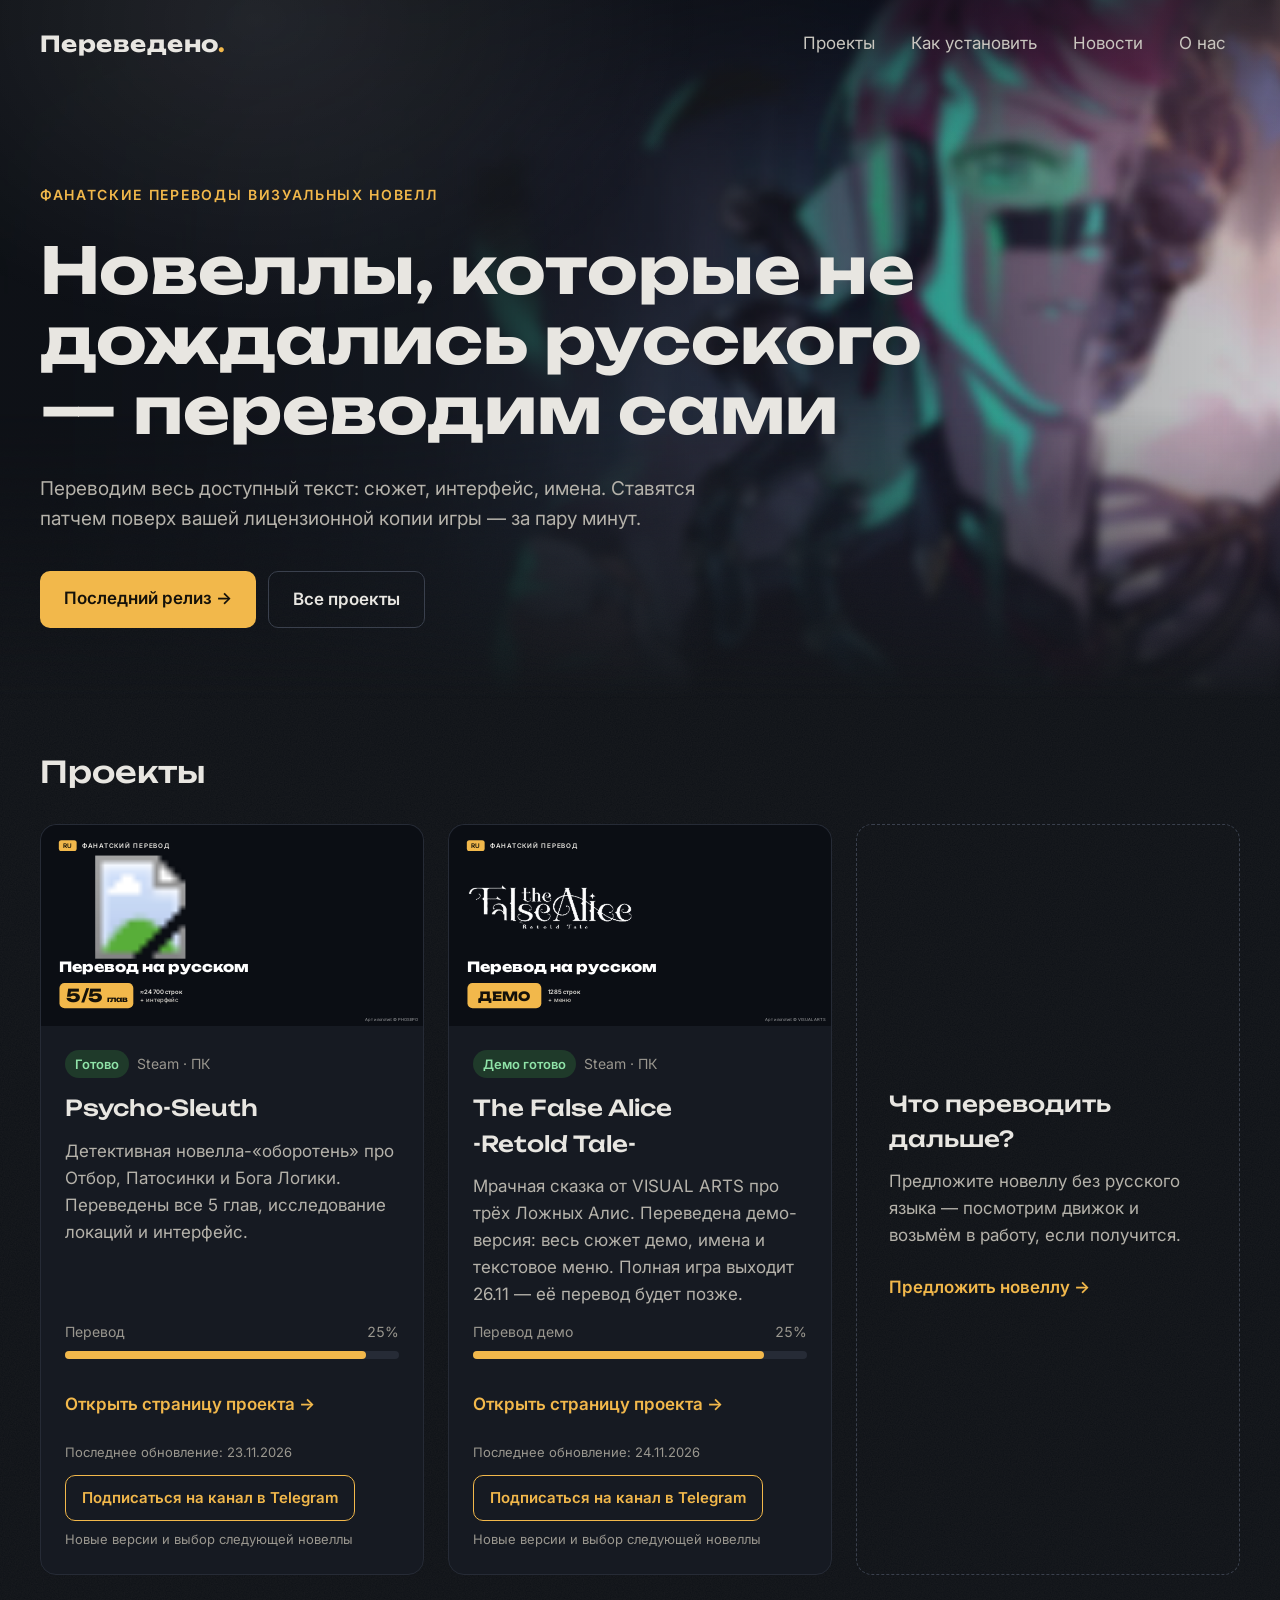
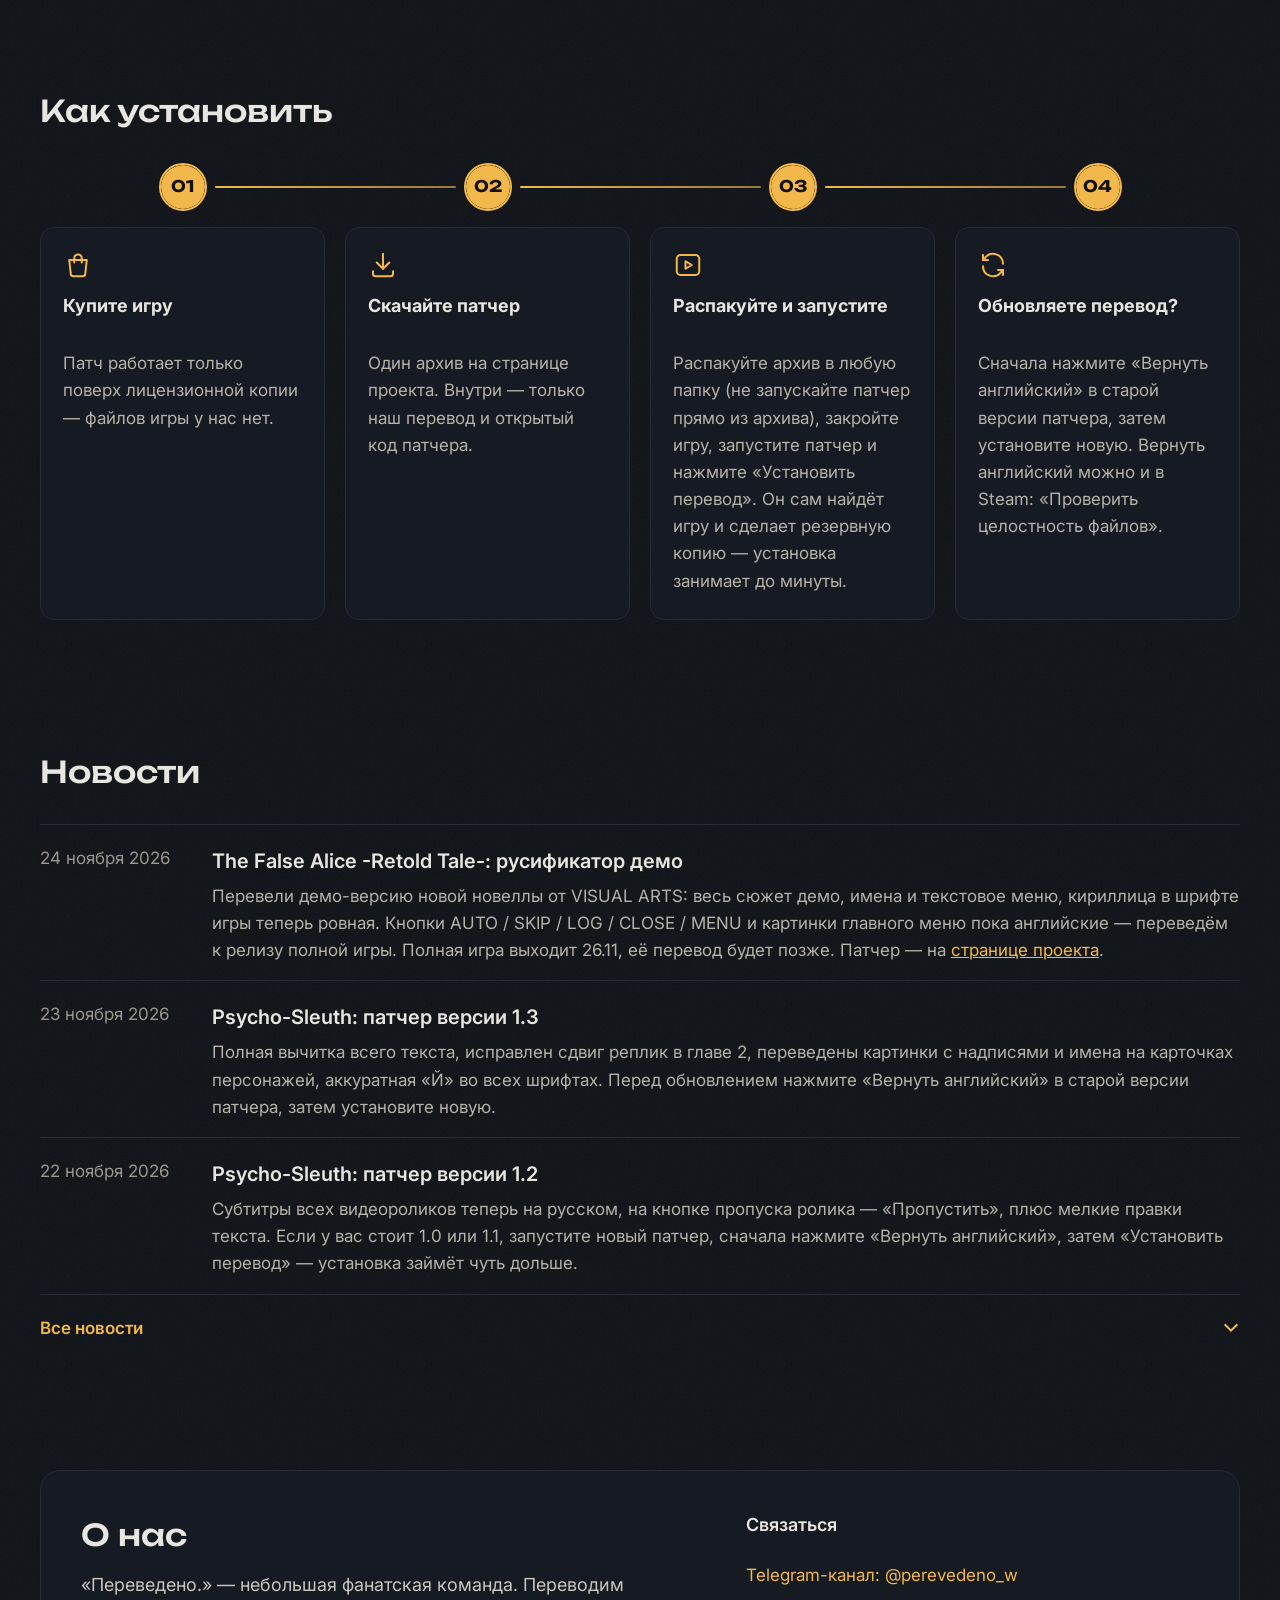
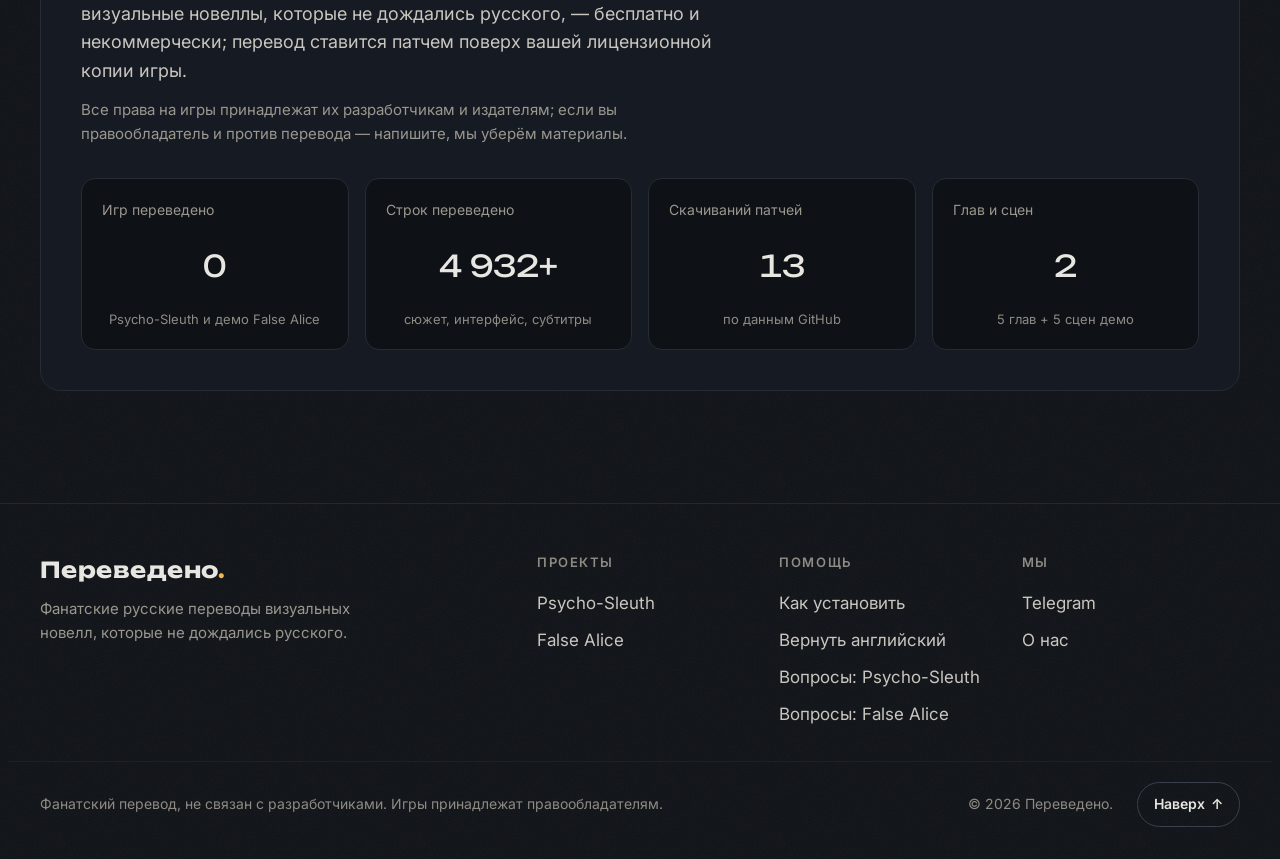
==== commit d0f2b39c: "Превью: свечение за курсором — серое и вдвое меньше" ====
--- a/preview/index.html
+++ b/preview/index.html
@@ -23,9 +23,9 @@
 <link rel="manifest" href="/site.webmanifest">
 <link rel="preconnect" href="https://fonts.googleapis.com">
 <link rel="stylesheet" href="https://fonts.googleapis.com/css2?family=Unbounded:wght@500;700;800&amp;family=Inter:wght@400;500;600&amp;display=swap">
-<link rel="stylesheet" href="style.css?v=d2">
+<link rel="stylesheet" href="style.css?v=d3">
 <script>document.documentElement.classList.add('js');setTimeout(function(){if(!window.__siteReady)document.documentElement.classList.remove('js')},3000)</script>
-<script src="site.js?v=d2" defer></script>
+<script src="site.js?v=d3" defer></script>
 <script type="application/ld+json">
 {
  "@context": "https://schema.org",
--- a/preview/style.css
+++ b/preview/style.css
@@ -292,8 +292,8 @@
 /* ---------- мелкие детали: прогресс прокрутки, свечение за курсором, зерно ---------- */
 .scroll-prog{position:fixed;left:0;top:0;right:0;height:3px;z-index:60;pointer-events:none;background:var(--acc);
   transform-origin:0 50%;transform:scaleX(0);box-shadow:0 0 10px rgba(242,184,75,.45);will-change:transform}
-.cursor-glow{position:fixed;left:0;top:0;z-index:-1;width:640px;height:640px;margin:-320px 0 0 -320px;border-radius:50%;pointer-events:none;
-  background:radial-gradient(closest-side,rgba(255,196,110,.075),rgba(255,196,110,.03) 45%,rgba(255,196,110,0));
+.cursor-glow{position:fixed;left:0;top:0;z-index:-1;width:320px;height:320px;margin:-160px 0 0 -160px;border-radius:50%;pointer-events:none;
+  background:radial-gradient(closest-side,rgba(205,208,215,.075),rgba(205,208,215,.03) 45%,rgba(205,208,215,0));
   opacity:0;transition:opacity .6s ease;will-change:transform,opacity}
 .cursor-glow.on{opacity:1}
 body>div:first-child{
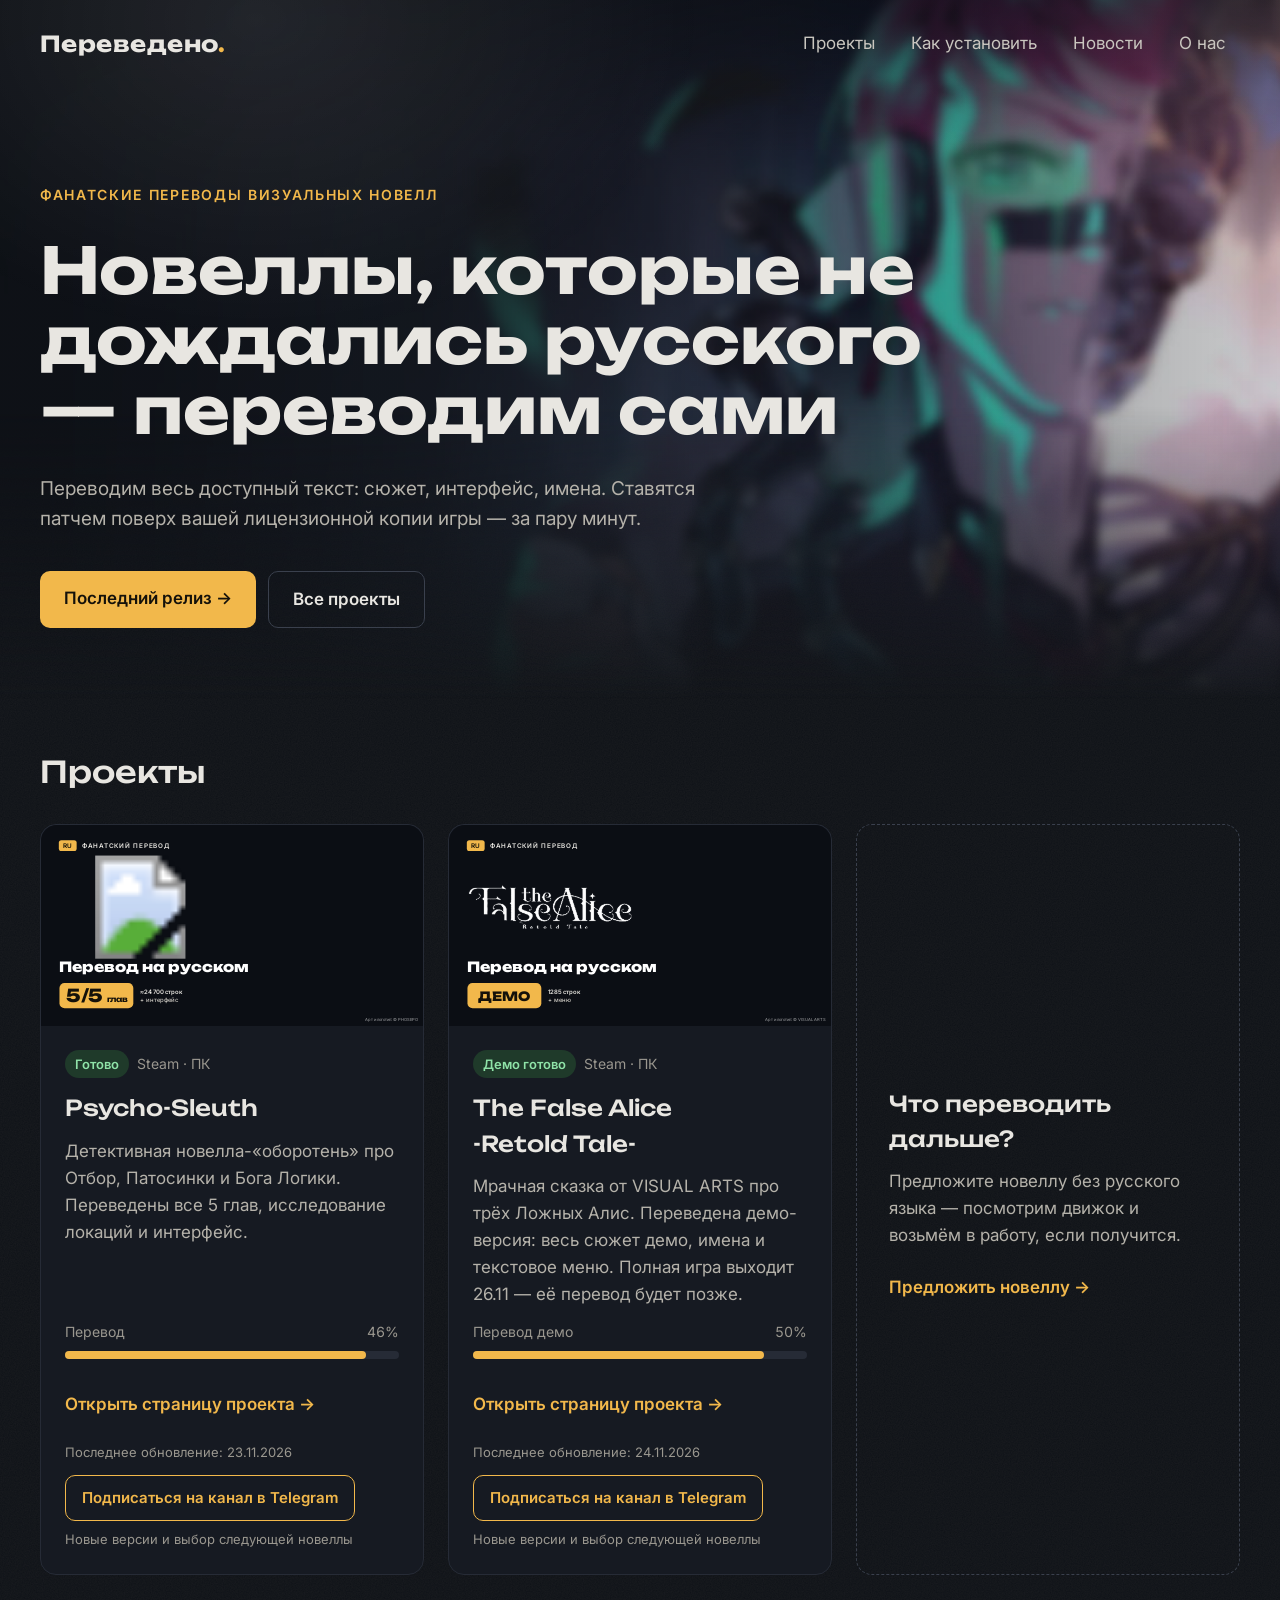
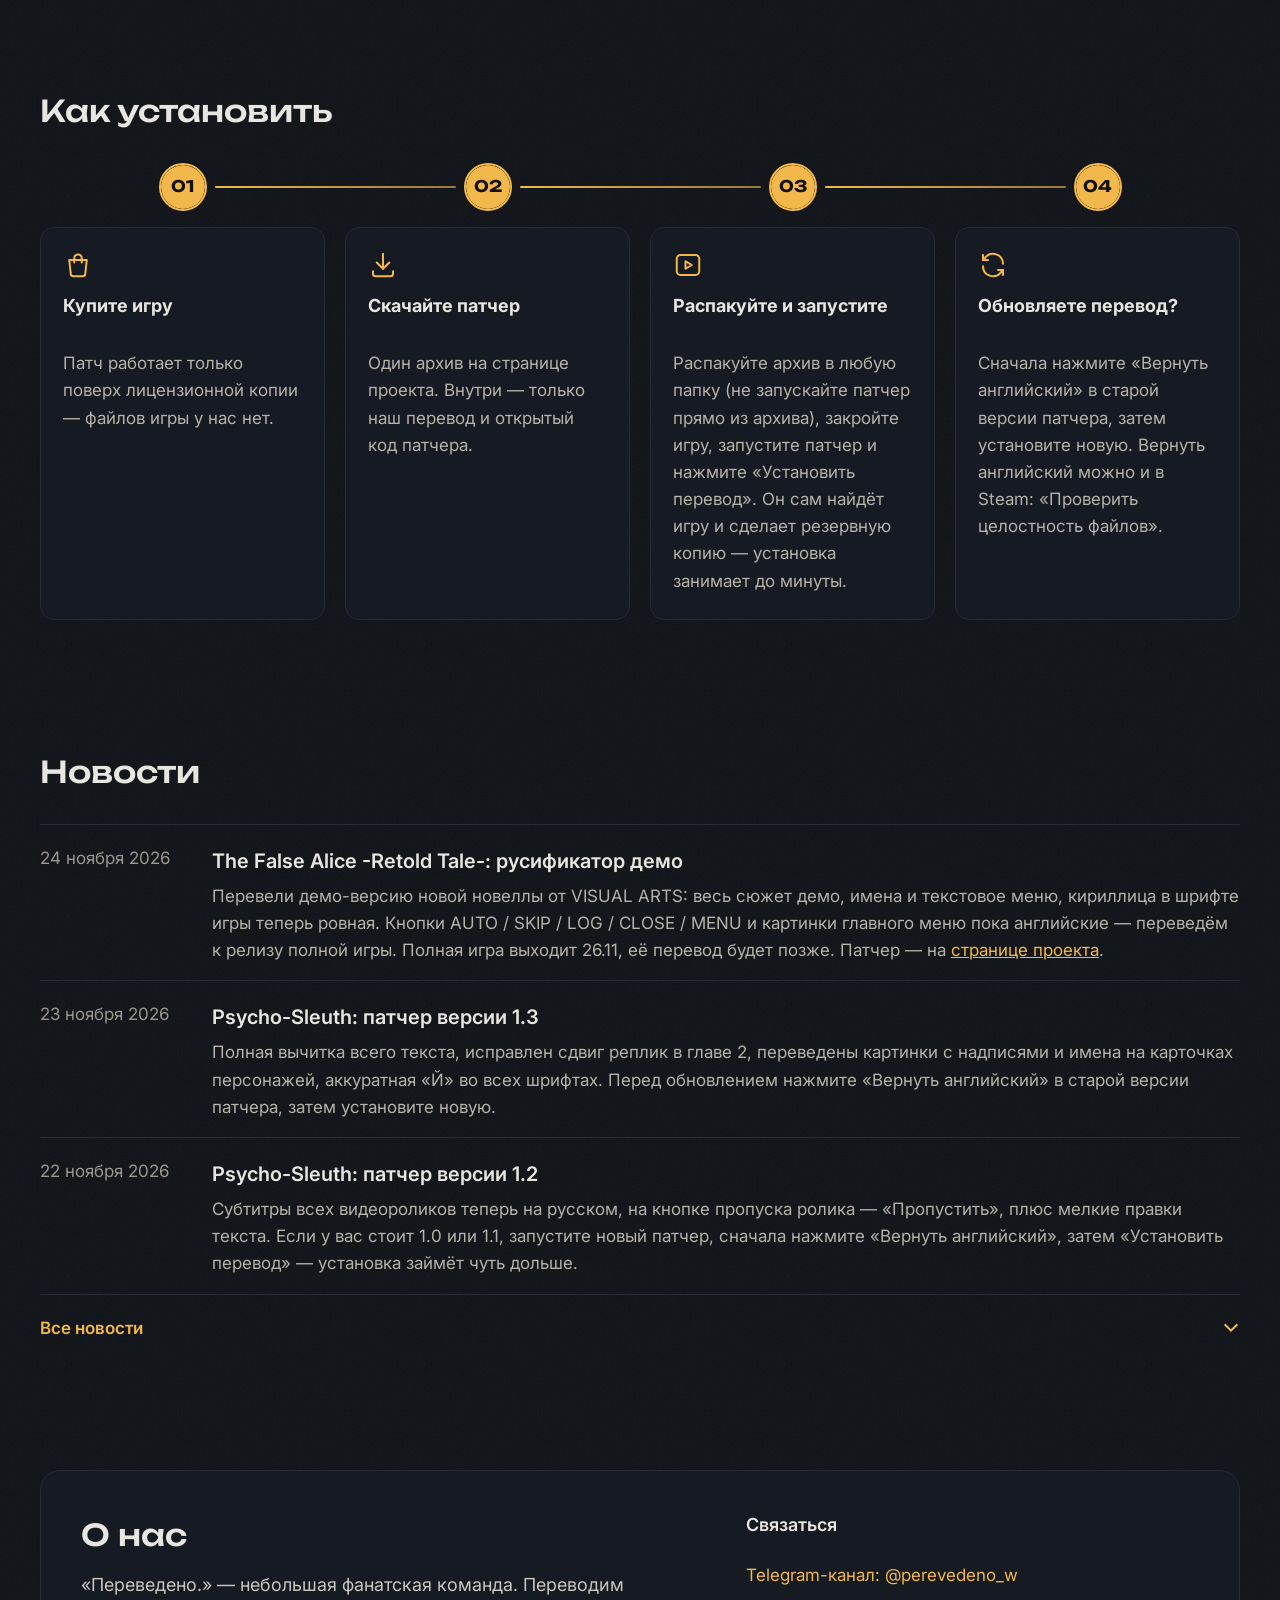
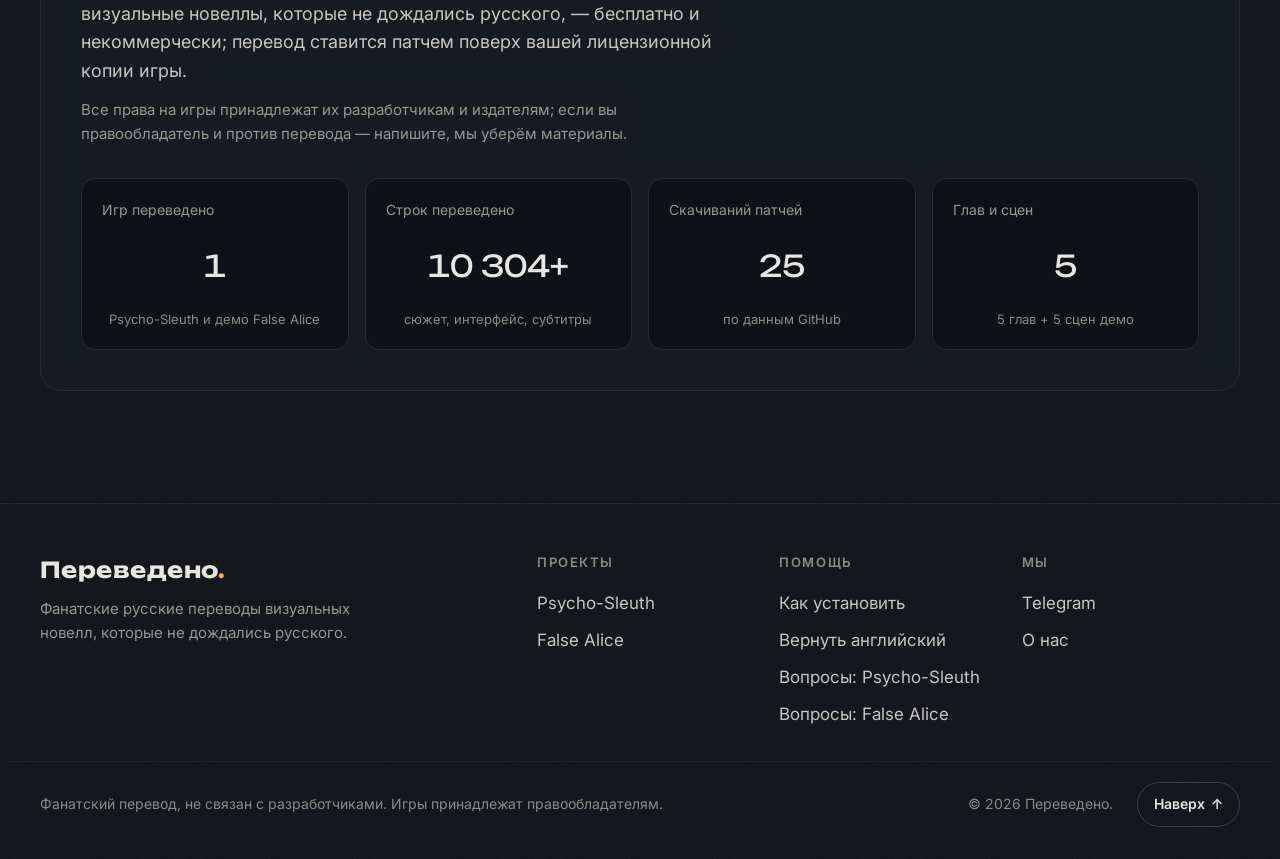
==== commit 29526a1a: "Превью: свечение за курсором 160 px" ====
--- a/preview/index.html
+++ b/preview/index.html
@@ -23,9 +23,9 @@
 <link rel="manifest" href="/site.webmanifest">
 <link rel="preconnect" href="https://fonts.googleapis.com">
 <link rel="stylesheet" href="https://fonts.googleapis.com/css2?family=Unbounded:wght@500;700;800&amp;family=Inter:wght@400;500;600&amp;display=swap">
-<link rel="stylesheet" href="style.css?v=d3">
+<link rel="stylesheet" href="style.css?v=d4">
 <script>document.documentElement.classList.add('js');setTimeout(function(){if(!window.__siteReady)document.documentElement.classList.remove('js')},3000)</script>
-<script src="site.js?v=d3" defer></script>
+<script src="site.js?v=d4" defer></script>
 <script type="application/ld+json">
 {
  "@context": "https://schema.org",
--- a/preview/style.css
+++ b/preview/style.css
@@ -292,7 +292,7 @@
 /* ---------- мелкие детали: прогресс прокрутки, свечение за курсором, зерно ---------- */
 .scroll-prog{position:fixed;left:0;top:0;right:0;height:3px;z-index:60;pointer-events:none;background:var(--acc);
   transform-origin:0 50%;transform:scaleX(0);box-shadow:0 0 10px rgba(242,184,75,.45);will-change:transform}
-.cursor-glow{position:fixed;left:0;top:0;z-index:-1;width:320px;height:320px;margin:-160px 0 0 -160px;border-radius:50%;pointer-events:none;
+.cursor-glow{position:fixed;left:0;top:0;z-index:-1;width:160px;height:160px;margin:-80px 0 0 -80px;border-radius:50%;pointer-events:none;
   background:radial-gradient(closest-side,rgba(205,208,215,.075),rgba(205,208,215,.03) 45%,rgba(205,208,215,0));
   opacity:0;transition:opacity .6s ease;will-change:transform,opacity}
 .cursor-glow.on{opacity:1}
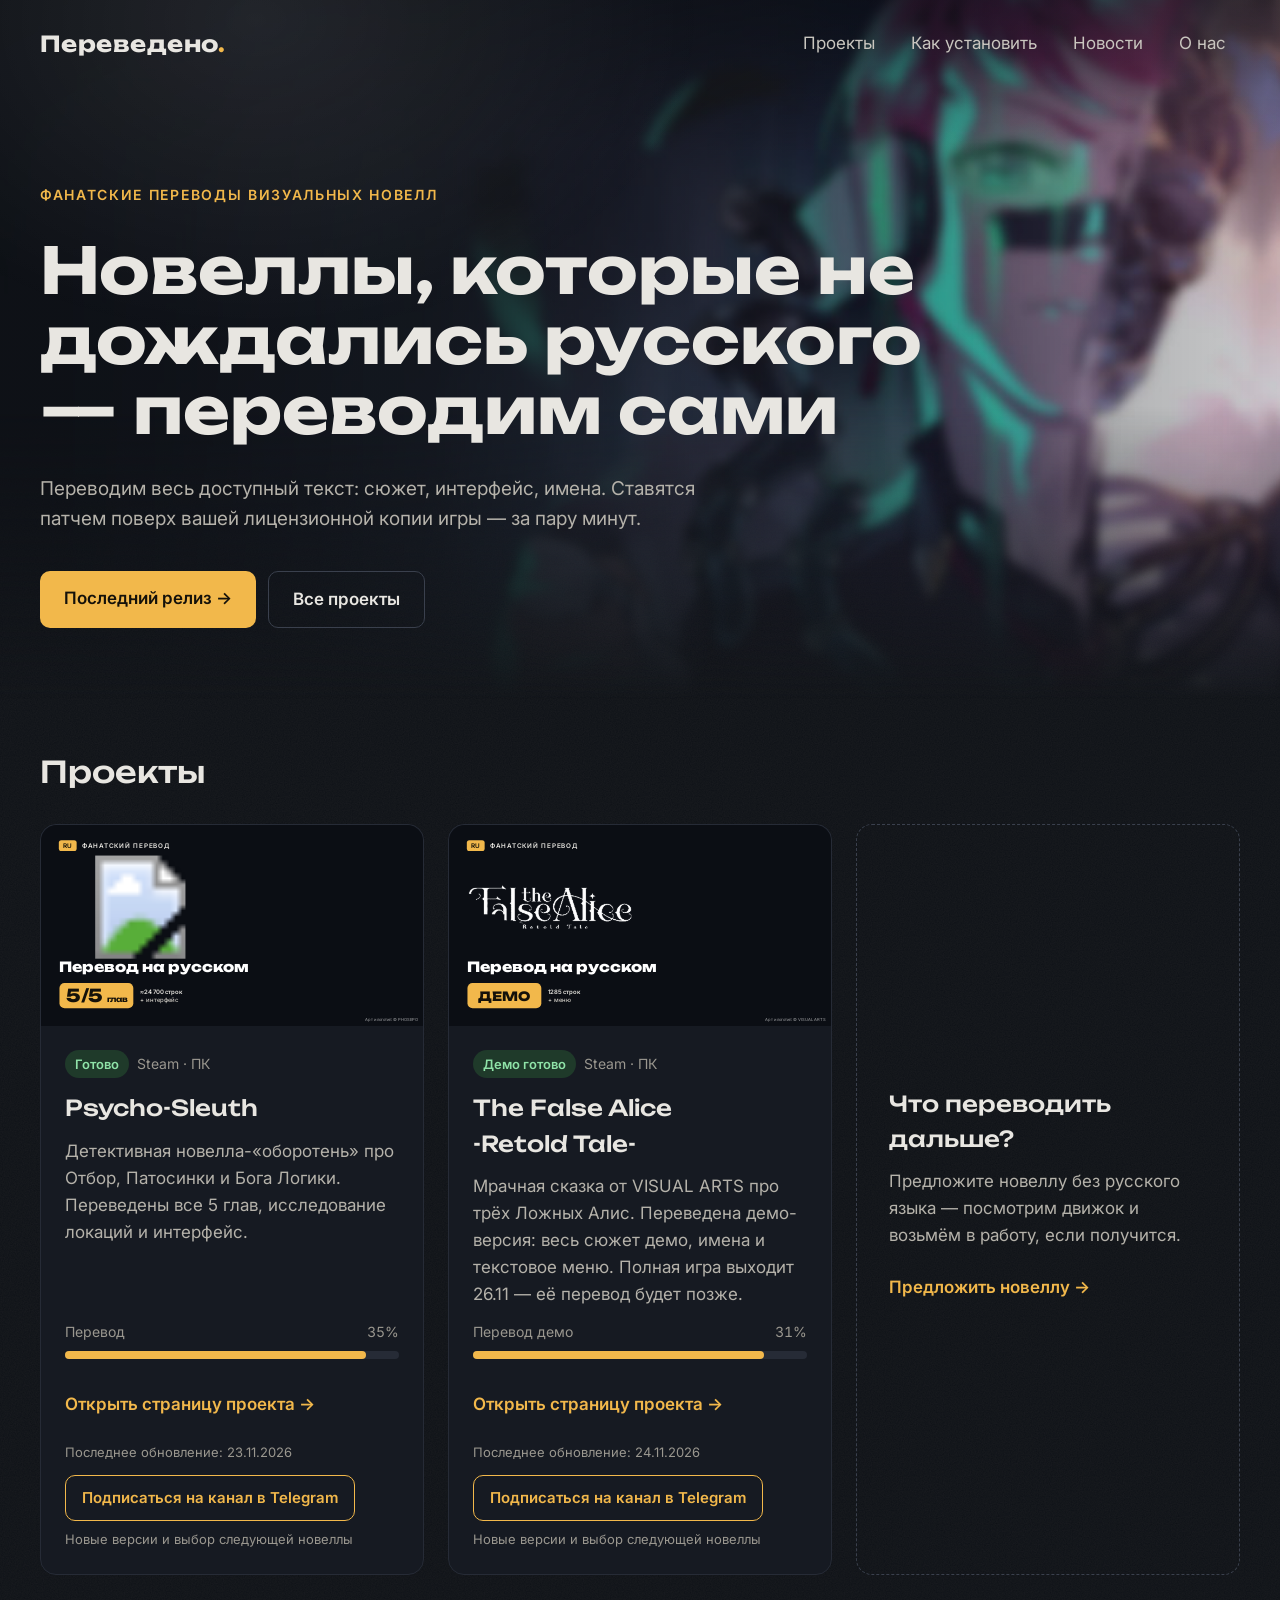
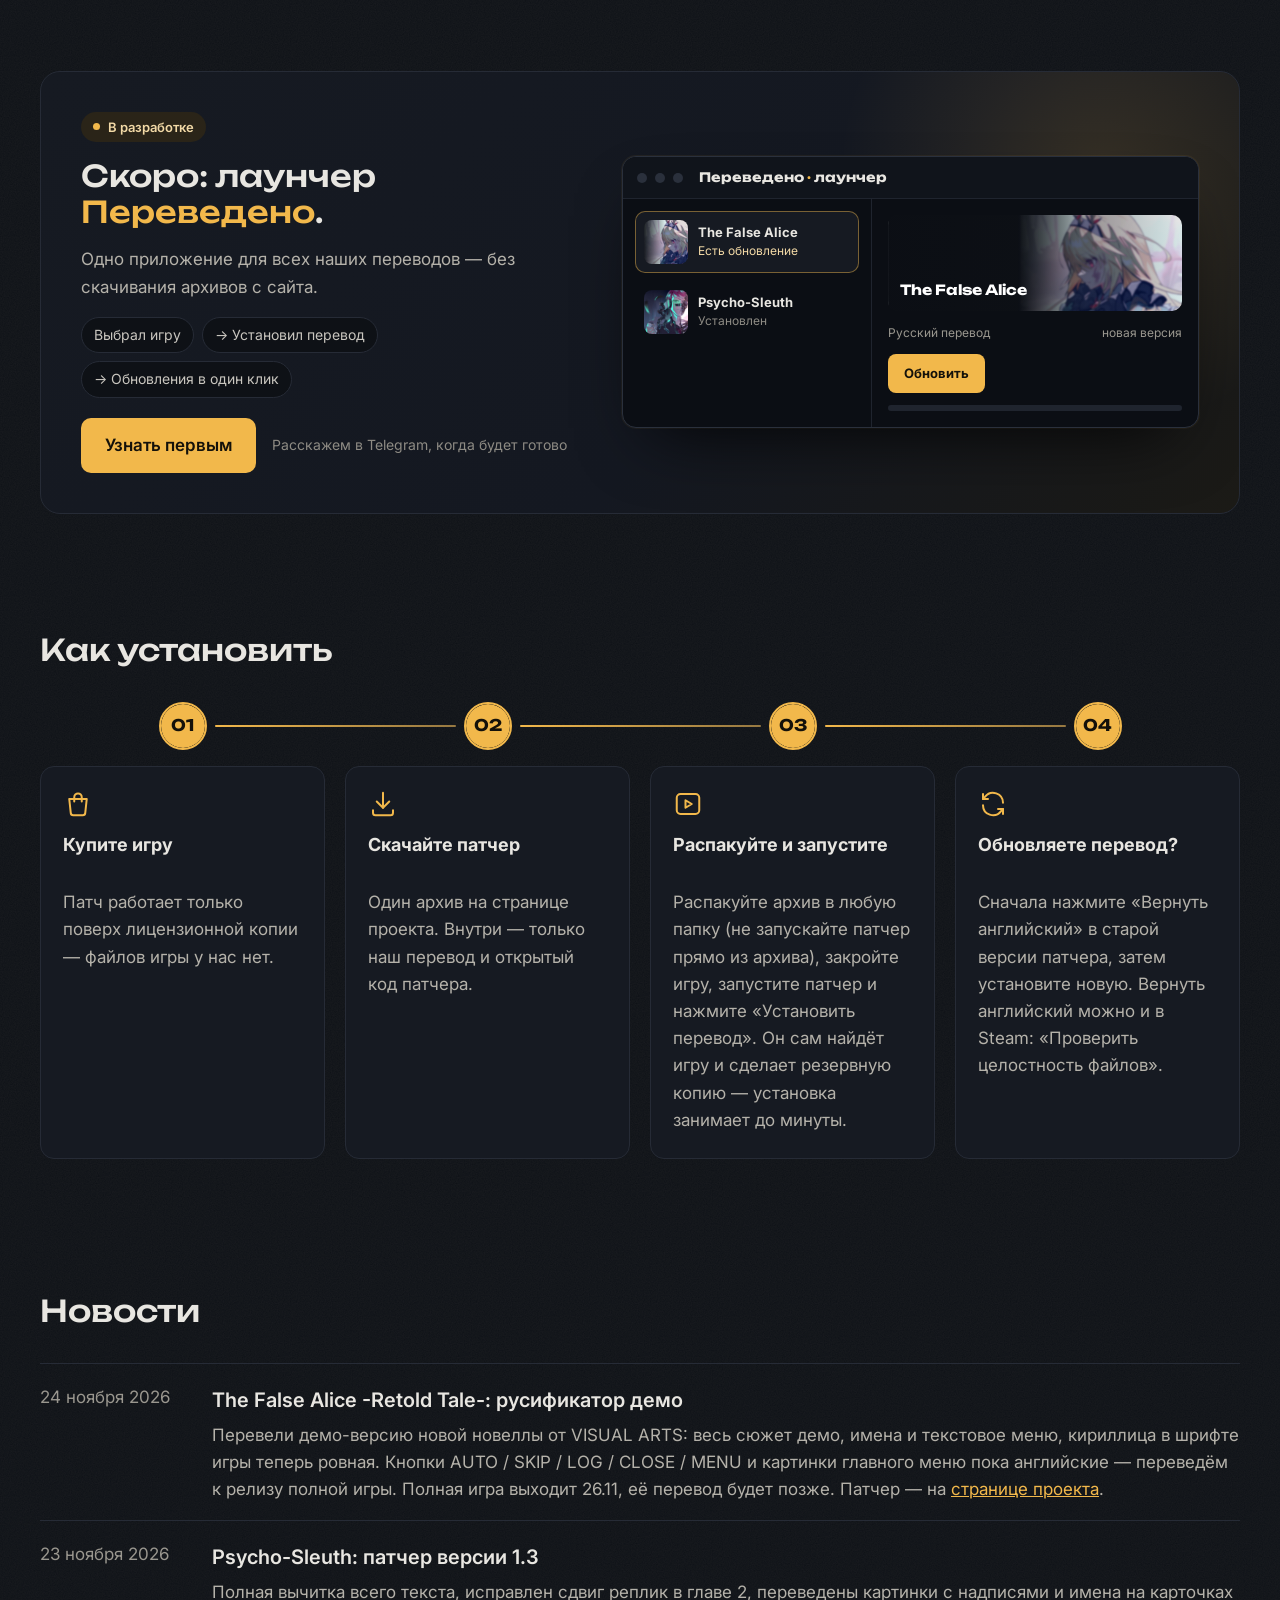
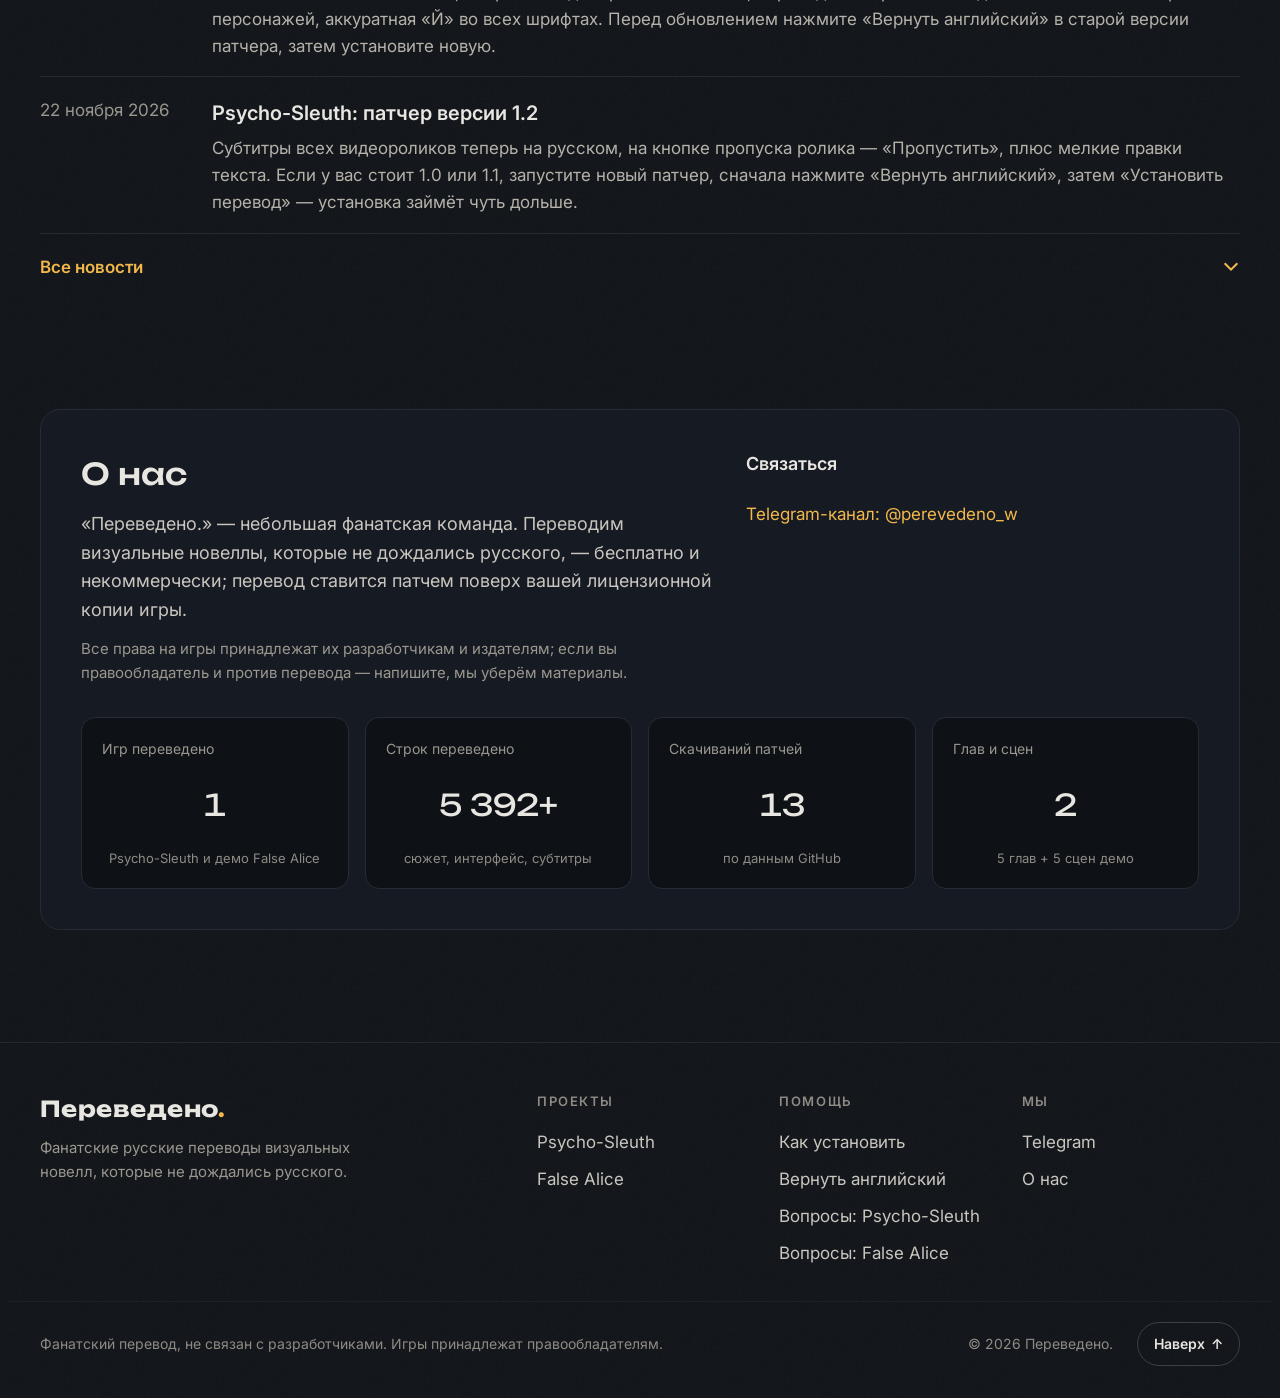
==== commit 696d9177: "Preview: launcher teaser + Alice quiz" ====
--- a/preview/index.html
+++ b/preview/index.html
@@ -23,9 +23,9 @@
 <link rel="manifest" href="/site.webmanifest">
 <link rel="preconnect" href="https://fonts.googleapis.com">
 <link rel="stylesheet" href="https://fonts.googleapis.com/css2?family=Unbounded:wght@500;700;800&amp;family=Inter:wght@400;500;600&amp;display=swap">
-<link rel="stylesheet" href="style.css?v=d4">
+<link rel="stylesheet" href="style.css?v=q1">
 <script>document.documentElement.classList.add('js');setTimeout(function(){if(!window.__siteReady)document.documentElement.classList.remove('js')},3000)</script>
-<script src="site.js?v=d4" defer></script>
+<script src="site.js?v=q1" defer></script>
 <script type="application/ld+json">
 {
  "@context": "https://schema.org",
@@ -133,6 +133,36 @@
 </div>
 </section>
 
+<section id="launcher" style="max-width: 1200px; margin: 0 auto; padding: 48px 32px">
+<div class="lnch rv">
+<div class="lnch-text">
+<span class="lnch-badge">В разработке</span>
+<h2>Скоро: лаунчер <span>Переведено</span>.</h2>
+<p>Одно приложение для всех наших переводов — без скачивания архивов с сайта.</p>
+<ol class="lnch-flow"><li>Выбрал игру</li><li>→ Установил перевод</li><li>→ Обновления в один клик</li></ol>
+<div class="lnch-cta">
+<a href="https://t.me/perevedeno_w" class="btn btn-primary" target="_blank" rel="noopener" data-goatcounter-click="launcher-interest" data-goatcounter-title="Лаунчер: узнать первым" data-ym-goal="launcher-interest" style="background: #F2B84B; color: #14110A; text-decoration: none; font-weight: 600; padding: 14px 24px; border-radius: 10px">Узнать первым</a>
+<small>Расскажем в Telegram, когда будет готово</small>
+</div>
+</div>
+<div class="lw" aria-hidden="true">
+<div class="lw-bar"><i></i><i></i><i></i><b>Переведено <span>·</span> лаунчер</b></div>
+<div class="lw-body">
+<div class="lw-list">
+<div class="lw-game on"><span class="lw-cov" style="background-image: url(../hero-false-alice.jpg)"></span><span><strong>The False Alice</strong><em class="upd">Есть обновление</em></span></div>
+<div class="lw-game"><span class="lw-cov" style="background-image: url(../hero-psycho-sleuth.jpg)"></span><span><strong>Psycho-Sleuth</strong><em>Установлен</em></span></div>
+</div>
+<div class="lw-main">
+<div class="lw-hero" style="background-image: url(../hero-false-alice.jpg)"><span>The False Alice</span></div>
+<div class="lw-row"><span>Русский перевод</span><span>новая версия</span></div>
+<span class="lw-btn"><span class="t1">Обновить</span><span class="t2">Готово ✓</span></span>
+<div class="lw-track"><div class="lw-fill"></div></div>
+</div>
+</div>
+</div>
+</div>
+</section>
+
 <section id="install" style="max-width: 1200px; margin: 0 auto; padding: 64px 32px">
 <h2 style="margin: 0 0 28px; font-family: Unbounded, sans-serif; font-weight: 500; font-size: 30px">Как установить</h2>
 <ol class="steps">
--- a/preview/style.css
+++ b/preview/style.css
@@ -317,3 +317,84 @@
 .e404-choices{display:flex;flex-wrap:wrap;gap:12px;margin-top:8px}
 @media (max-width:480px){.e404{padding:56px 20px 72px;min-height:calc(100vh - 200px)}.e404-choices>a{flex:1 1 100%;text-align:center;box-sizing:border-box}}
 @media (prefers-reduced-motion:reduce){.e404-code::before,.e404-code::after,.e404-code .dot{animation:none}}
+
+/* ---------- тизер лаунчера ---------- */
+.lnch{position:relative;overflow:hidden;background:linear-gradient(135deg,#161A22 0%,#141821 60%,#1B1A16 100%);border:1px solid #262B36;border-radius:20px;padding:40px;
+  display:grid;grid-template-columns:minmax(0,1fr) minmax(0,1.15fr);gap:40px;align-items:center}
+.lnch::before{content:"";position:absolute;right:-120px;top:-160px;width:520px;height:520px;border-radius:50%;pointer-events:none;
+  background:radial-gradient(closest-side,rgba(242,184,75,.14),rgba(242,184,75,0))}
+.lnch-badge{display:inline-flex;align-items:center;gap:8px;align-self:flex-start;background:#2A2418;color:#F2D9A6;font-size:13px;font-weight:600;padding:5px 12px;border-radius:999px}
+.lnch-badge::before{content:"";width:7px;height:7px;border-radius:50%;background:var(--acc);animation:lnPulse 1.6s ease-in-out infinite}
+@keyframes lnPulse{0%,100%{opacity:1;transform:scale(1)}50%{opacity:.35;transform:scale(.7)}}
+.lnch-text{position:relative;display:flex;flex-direction:column;gap:16px}
+.lnch-text h2{margin:0;font-family:Unbounded,sans-serif;font-weight:500;font-size:30px;line-height:1.2}
+.lnch-text h2 span{color:var(--acc)}
+.lnch-text p{margin:0;color:#B5B2AA;font-size:17px}
+.lnch-flow{display:flex;flex-wrap:wrap;gap:8px;margin:0;padding:0;list-style:none}
+.lnch-flow li{background:#0E1116;border:1px solid #262B36;border-radius:999px;padding:6px 12px;font-size:14px;color:#C9C6BF}
+.lnch-cta{display:flex;flex-wrap:wrap;align-items:center;gap:12px 16px;margin-top:4px}
+.lnch-cta small{color:#8E8B84;font-size:14px}
+/* макет окна */
+.lw{position:relative;background:#0B0E14;border:1px solid #2A303C;border-radius:14px;box-shadow:0 30px 70px -30px rgba(0,0,0,.9),0 0 0 1px rgba(242,184,75,.06);overflow:hidden;font-size:14px}
+.lw-bar{display:flex;align-items:center;gap:8px;padding:10px 14px;border-bottom:1px solid #1F242E;background:#10141B}
+.lw-bar i{width:10px;height:10px;border-radius:50%;background:#2A303C}
+.lw-bar b{margin-left:8px;font-family:Unbounded,sans-serif;font-weight:700;font-size:13px;color:#E8E6E1}
+.lw-bar b span{color:var(--acc)}
+.lw-body{display:grid;grid-template-columns:minmax(0,.95fr) minmax(0,1.25fr)}
+.lw-list{padding:12px;border-right:1px solid #1F242E;display:flex;flex-direction:column;gap:8px}
+.lw-game{display:flex;align-items:center;gap:10px;padding:8px;border-radius:10px;border:1px solid transparent}
+.lw-game.on{background:#161A22;border-color:rgba(242,184,75,.45)}
+.lw-cov{width:44px;height:44px;border-radius:8px;flex:none;background-size:cover;background-position:70% 30%}
+.lw-game strong{display:block;font-size:13px;color:#E8E6E1;line-height:1.3}
+.lw-game em{display:block;font-style:normal;font-size:12px;color:#8E8B84}
+.lw-game em.upd{color:#F2D9A6}
+.lw-main{padding:16px;display:flex;flex-direction:column;gap:12px}
+.lw-hero{height:96px;border-radius:10px;background-size:cover;background-position:70% 35%;position:relative}
+.lw-hero::after{content:"";position:absolute;inset:0;border-radius:10px;background:linear-gradient(90deg,rgba(11,14,20,.85),rgba(11,14,20,.1))}
+.lw-hero span{position:absolute;left:12px;bottom:10px;z-index:1;font-family:Unbounded,sans-serif;font-weight:700;font-size:14px;color:#fff}
+.lw-row{display:flex;align-items:center;justify-content:space-between;gap:10px;color:#9A978F;font-size:12px}
+.lw-btn{position:relative;align-self:flex-start;background:var(--acc);color:#14110A;font-weight:700;font-size:13px;border-radius:8px;padding:9px 16px;
+  animation:lwPress 6s ease-in-out infinite;transform-origin:center}
+.lw-btn .t2{position:absolute;left:0;right:0;text-align:center;opacity:0;animation:lwDone 6s ease-in-out infinite}
+.lw-btn .t1{animation:lwT1 6s ease-in-out infinite}
+.lw-track{height:6px;border-radius:999px;background:#1F242E;overflow:hidden}
+.lw-fill{height:100%;border-radius:999px;background:linear-gradient(90deg,var(--acc),#FFD27A);transform-origin:0 50%;transform:scaleX(0);animation:lwFill 6s cubic-bezier(.45,.05,.3,1) infinite}
+.lw-status{animation:lwStat 6s steps(1,end) infinite}
+@keyframes lwPress{0%,10%{transform:scale(1)}13%{transform:scale(.92)}17%,100%{transform:scale(1)}}
+@keyframes lwFill{0%,16%{transform:scaleX(0)}70%{transform:scaleX(1)}92%{transform:scaleX(1);opacity:1}100%{transform:scaleX(1);opacity:0}}
+@keyframes lwT1{0%,70%{opacity:1}74%,96%{opacity:0}100%{opacity:1}}
+@keyframes lwDone{0%,70%{opacity:0}74%,96%{opacity:1}100%{opacity:0}}
+@media (max-width:900px){.lnch{grid-template-columns:minmax(0,1fr);padding:28px 22px;gap:28px}}
+@media (max-width:480px){.lw-body{grid-template-columns:minmax(0,1fr)}.lw-list{border-right:0;border-bottom:1px solid #1F242E}.lnch-text h2{font-size:24px}}
+@media (prefers-reduced-motion:reduce){.lw-btn,.lw-btn .t1,.lw-btn .t2,.lw-fill,.lnch-badge::before{animation:none}.lw-fill{transform:scaleX(.64)}}
+
+/* ---------- тест «Какая ты Алиса?» ---------- */
+.quiz{position:relative;background:#161A22;border:1px solid #262B36;border-radius:20px;padding:32px;overflow:hidden;min-height:360px}
+.quiz-top{display:flex;align-items:center;justify-content:space-between;gap:16px;margin-bottom:18px;color:#9A978F;font-size:14px}
+.quiz-bar{flex:1;height:6px;border-radius:999px;background:#262B36;overflow:hidden;max-width:320px}
+.quiz-bar i{display:block;height:100%;background:var(--acc);border-radius:999px;transform-origin:0 50%;transition:transform .5s var(--ease)}
+.quiz-q{margin:0 0 18px;font-family:Unbounded,sans-serif;font-weight:500;font-size:22px;line-height:1.3}
+.quiz-opts{display:grid;grid-template-columns:repeat(2,minmax(0,1fr));gap:12px}
+.quiz-opt{position:relative;text-align:left;font:inherit;color:#E8E6E1;background:#0E1116;border:1px solid #2A303C;border-radius:12px;padding:14px 16px 14px 48px;cursor:pointer;
+  transition:border-color .25s,transform .25s var(--ease),background .25s}
+.quiz-opt::before{content:attr(data-k);position:absolute;left:14px;top:13px;width:24px;height:24px;border-radius:50%;border:1px solid #3A404D;color:var(--acc);font-size:12px;font-weight:700;
+  display:flex;align-items:center;justify-content:center}
+.quiz-opt:hover,.quiz-opt:focus-visible{border-color:rgba(242,184,75,.6);transform:translateY(-2px)}
+.quiz-opt:focus-visible{outline:2px solid var(--acc);outline-offset:2px}
+.quiz-opt.picked{border-color:var(--acc);background:#1C1A14}
+.quiz-opt:active{transform:scale(.98)}
+.quiz-stage{will-change:transform,opacity}
+.quiz-start p{margin:0 0 18px;color:#B5B2AA;max-width:620px}
+.quiz-res{display:grid;grid-template-columns:minmax(0,240px) minmax(0,1fr);gap:28px;align-items:start}
+.quiz-art{position:relative;border-radius:14px;overflow:hidden;border:1px solid #2A303C;aspect-ratio:3/4;background:#0B0E14}
+.quiz-art img{display:block;width:100%;height:100%;object-fit:cover}
+.quiz-res h3{margin:0;font-family:Unbounded,sans-serif;font-weight:700;font-size:32px;line-height:1.15}
+.quiz-res .alias{color:var(--acc);font-weight:600;margin:4px 0 12px}
+.quiz-res p{margin:0 0 10px;color:#B5B2AA}
+.quiz-res .you{color:#E8E6E1;font-weight:500}
+.quiz-act{display:flex;flex-wrap:wrap;gap:10px;margin-top:16px}
+.quiz-act .btn{font:inherit;font-weight:600;font-size:15px;padding:12px 18px;border-radius:10px;cursor:pointer}
+.quiz-act .btn-primary{background:var(--acc);color:#14110A;border:0}
+.quiz-act .btn-ghost{background:transparent;color:#E8E6E1;border:1px solid #3A404D;text-decoration:none}
+.quiz-note{margin-top:10px;color:#8E8B84;font-size:13px;min-height:1.2em}
+@media (max-width:640px){.quiz{padding:22px 18px}.quiz-opts{grid-template-columns:minmax(0,1fr)}.quiz-res{grid-template-columns:minmax(0,1fr)}.quiz-art{max-width:240px}.quiz-q{font-size:19px}}
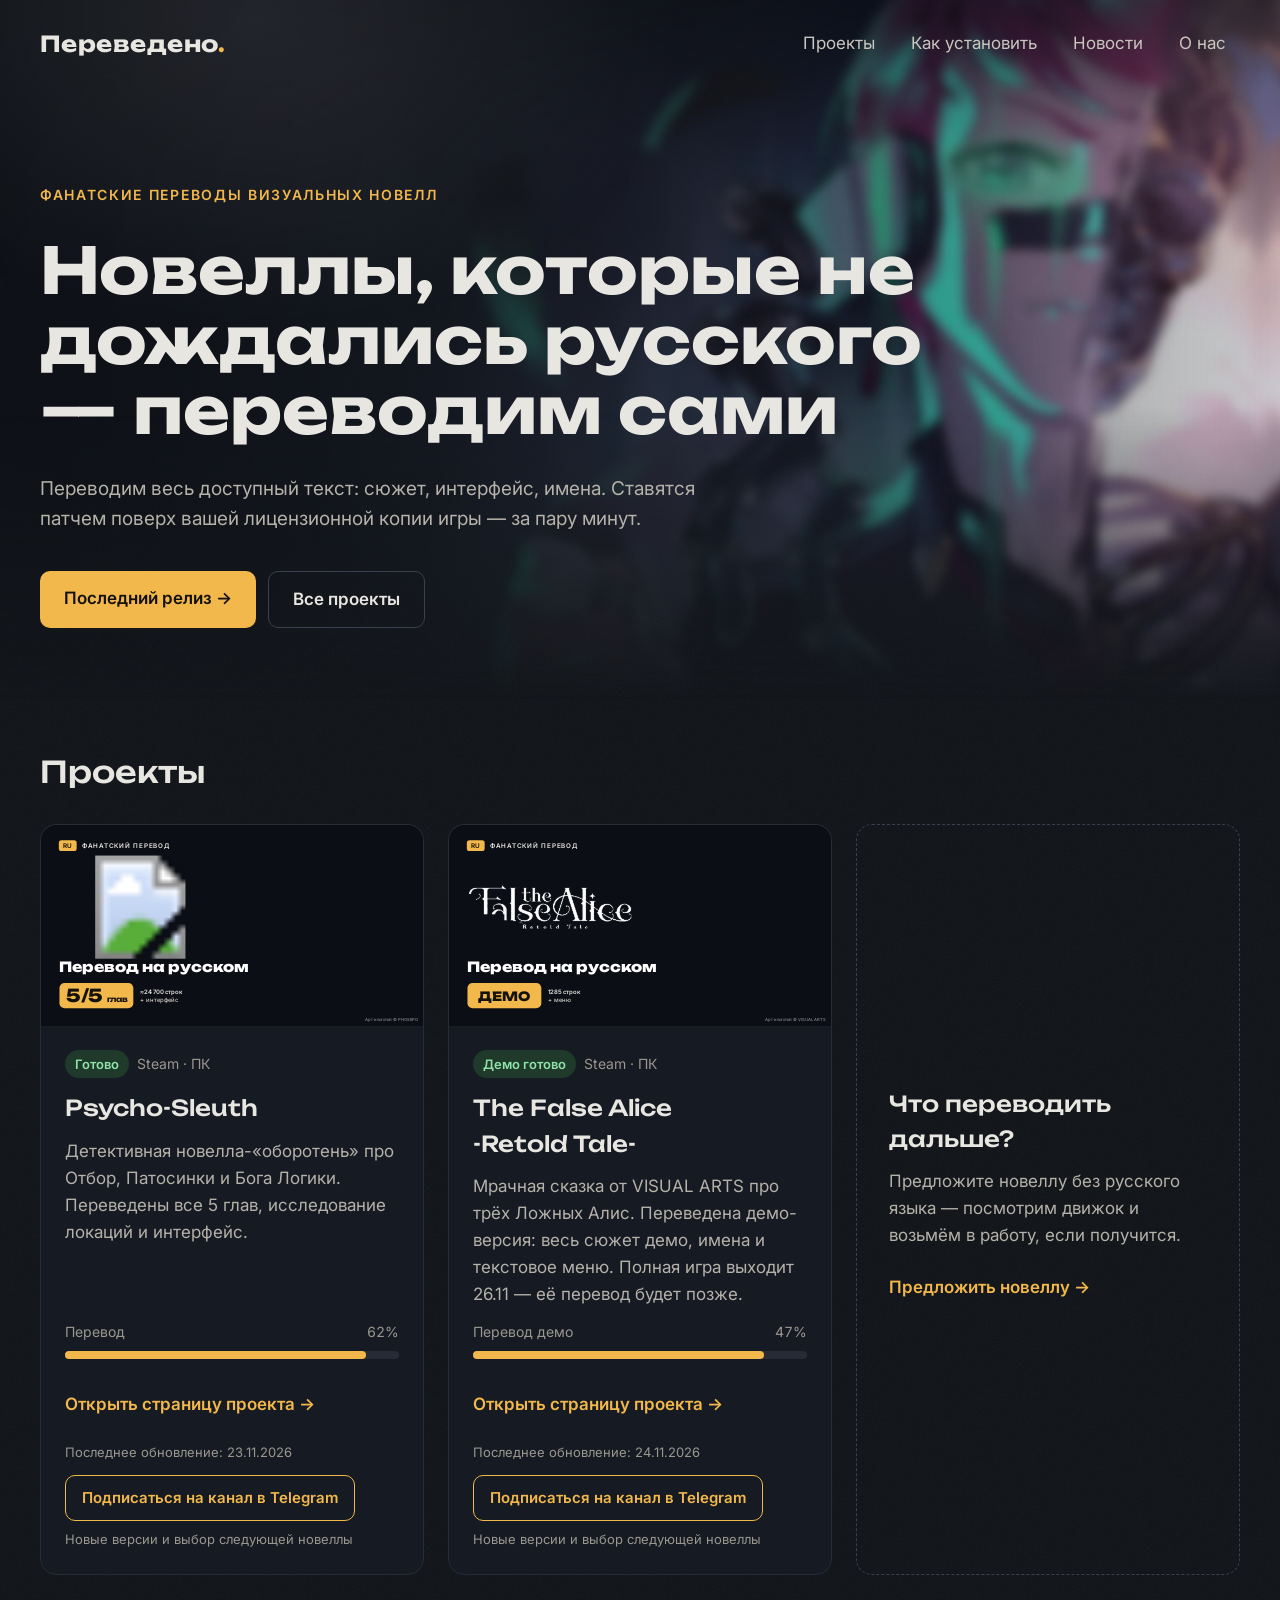
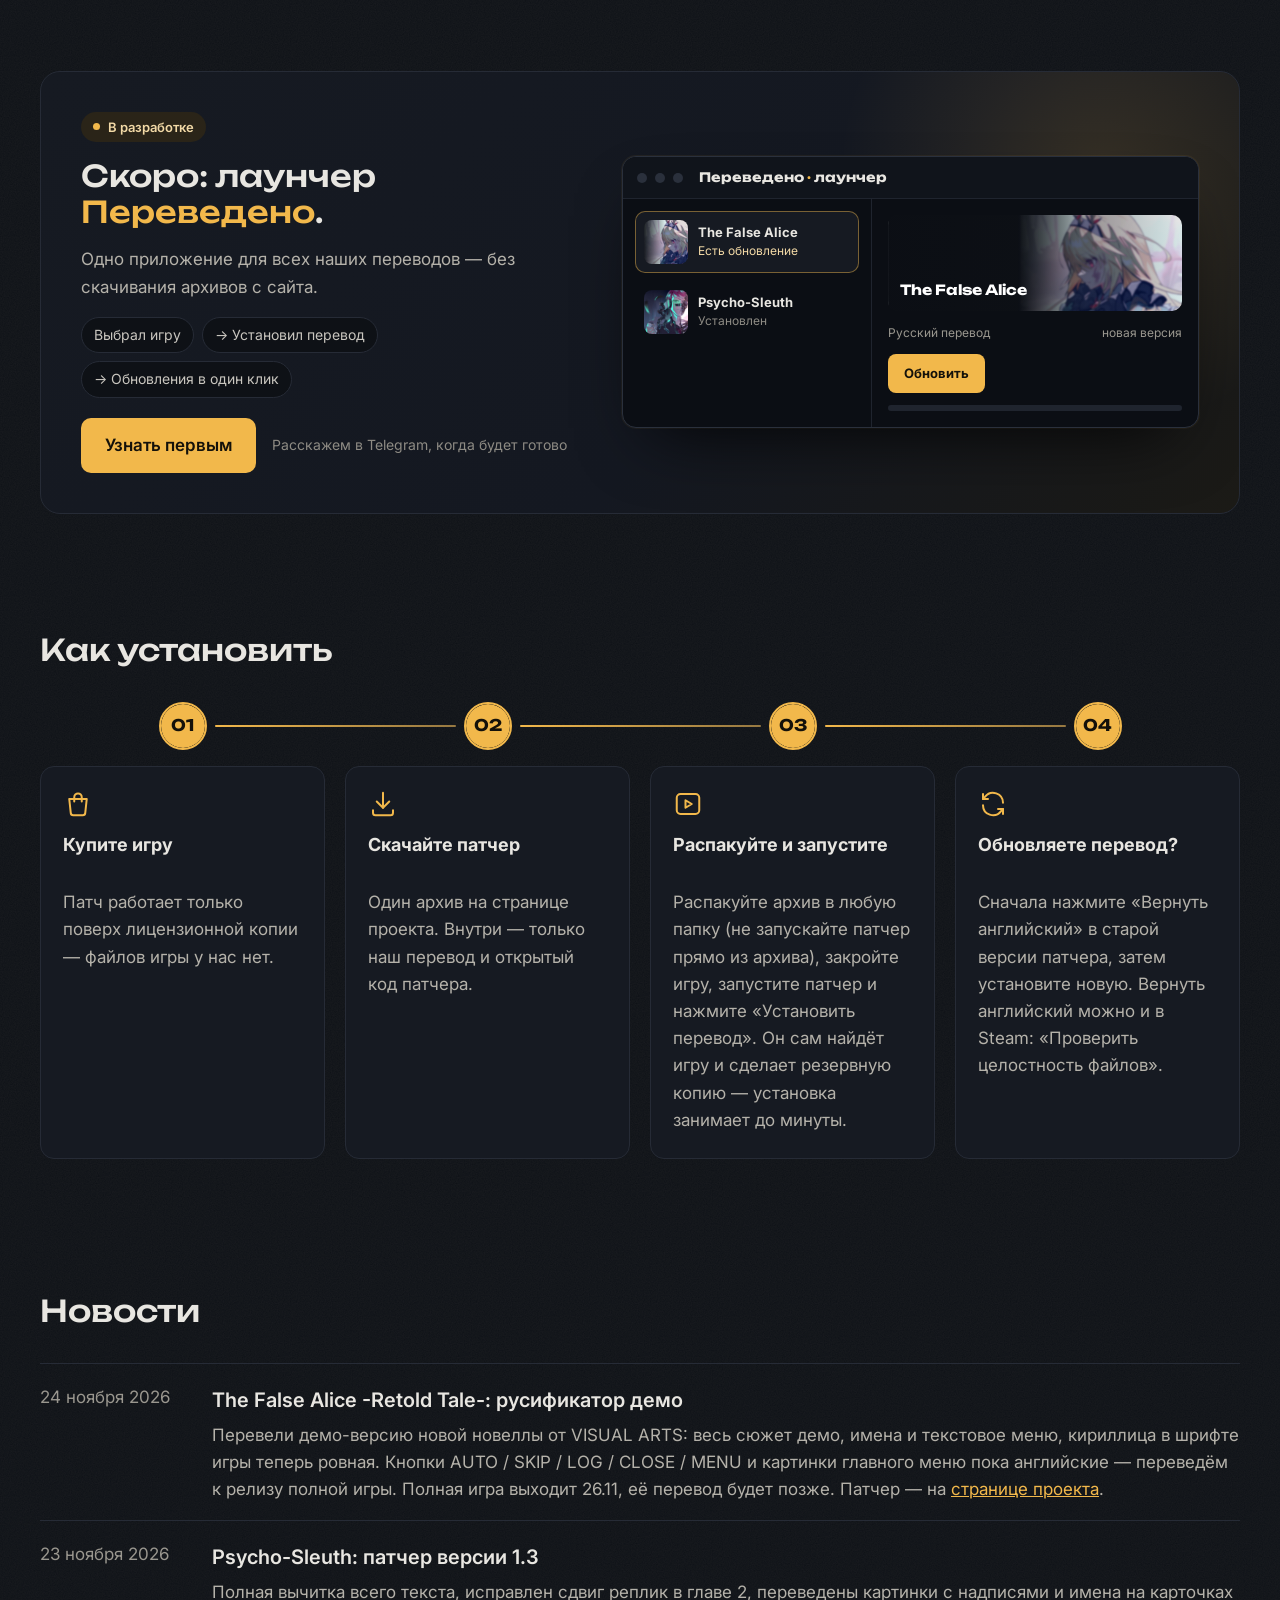
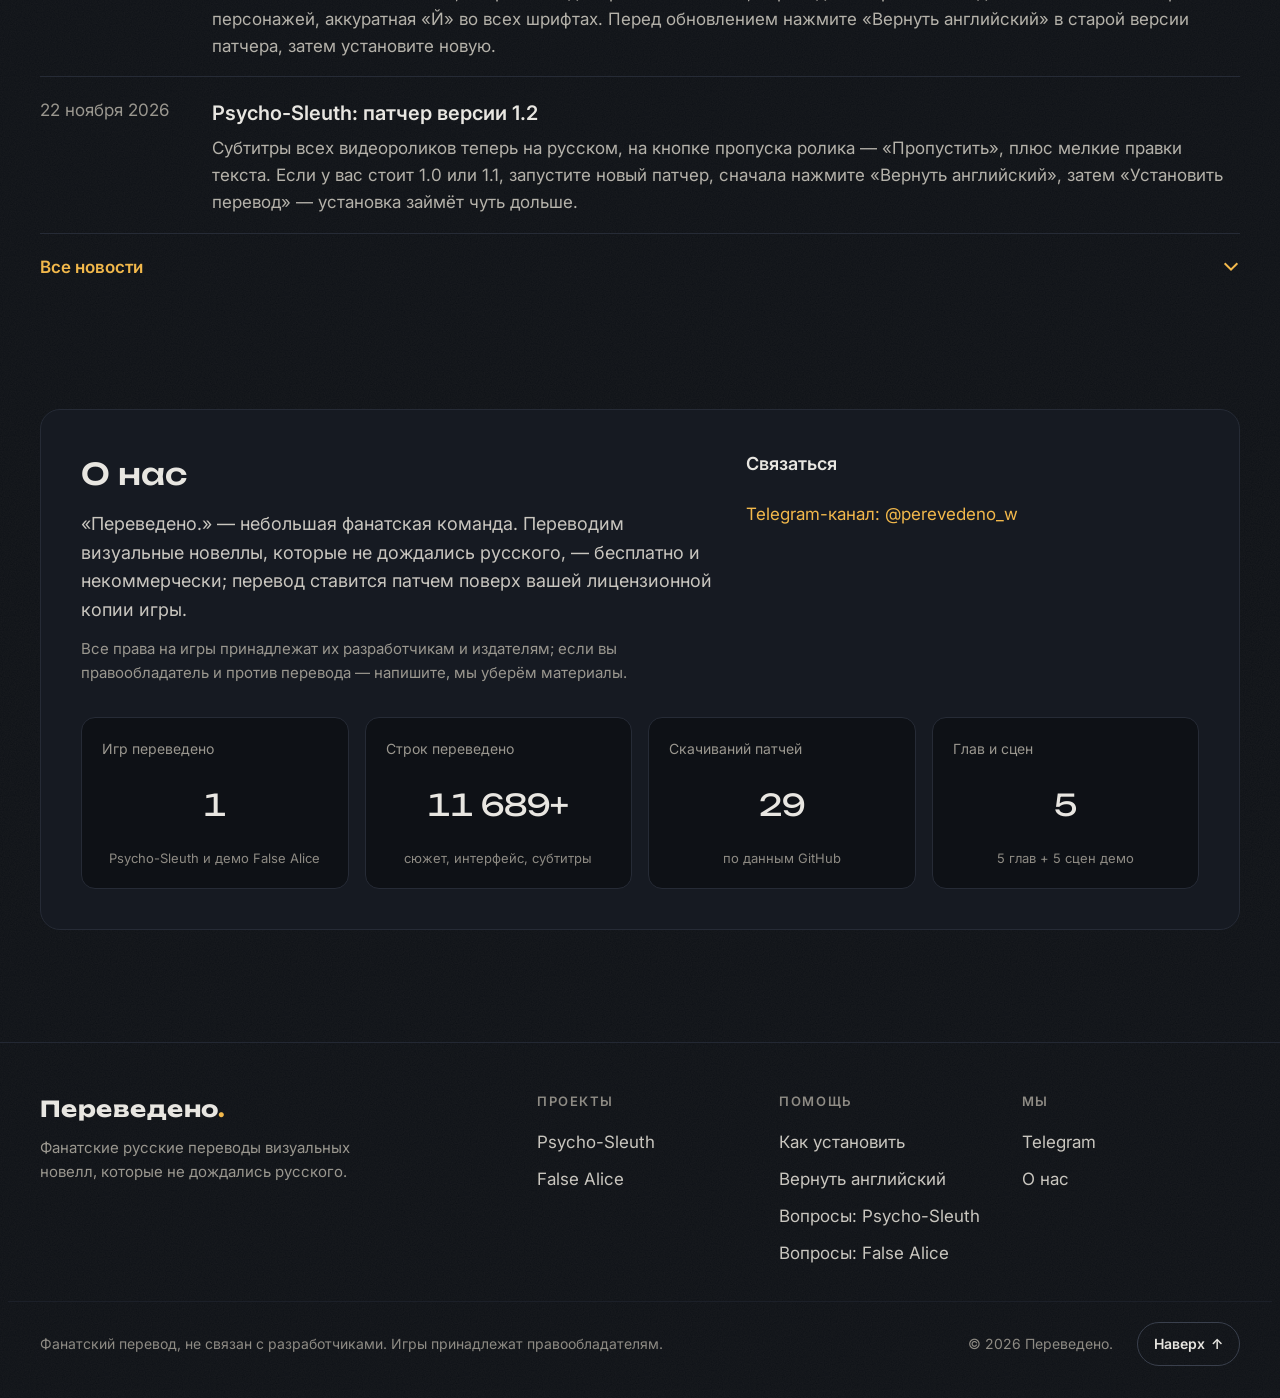
==== commit c8c2e641: "Preview: quiz box grows with animation" ====
--- a/preview/index.html
+++ b/preview/index.html
@@ -23,9 +23,9 @@
 <link rel="manifest" href="/site.webmanifest">
 <link rel="preconnect" href="https://fonts.googleapis.com">
 <link rel="stylesheet" href="https://fonts.googleapis.com/css2?family=Unbounded:wght@500;700;800&amp;family=Inter:wght@400;500;600&amp;display=swap">
-<link rel="stylesheet" href="style.css?v=q1">
+<link rel="stylesheet" href="style.css?v=q2">
 <script>document.documentElement.classList.add('js');setTimeout(function(){if(!window.__siteReady)document.documentElement.classList.remove('js')},3000)</script>
-<script src="site.js?v=q1" defer></script>
+<script src="site.js?v=q2" defer></script>
 <script type="application/ld+json">
 {
  "@context": "https://schema.org",
--- a/preview/style.css
+++ b/preview/style.css
@@ -365,11 +365,11 @@
 @keyframes lwT1{0%,70%{opacity:1}74%,96%{opacity:0}100%{opacity:1}}
 @keyframes lwDone{0%,70%{opacity:0}74%,96%{opacity:1}100%{opacity:0}}
 @media (max-width:900px){.lnch{grid-template-columns:minmax(0,1fr);padding:28px 22px;gap:28px}}
-@media (max-width:480px){.lw-body{grid-template-columns:minmax(0,1fr)}.lw-list{border-right:0;border-bottom:1px solid #1F242E}.lnch-text h2{font-size:24px}}
+@media (max-width:480px){.lw-bar b{font-size:11px;white-space:nowrap}.lw-body{grid-template-columns:minmax(0,1fr)}.lw-list{border-right:0;border-bottom:1px solid #1F242E}.lnch-text h2{font-size:24px}}
 @media (prefers-reduced-motion:reduce){.lw-btn,.lw-btn .t1,.lw-btn .t2,.lw-fill,.lnch-badge::before{animation:none}.lw-fill{transform:scaleX(.64)}}
 
 /* ---------- тест «Какая ты Алиса?» ---------- */
-.quiz{position:relative;background:#161A22;border:1px solid #262B36;border-radius:20px;padding:32px;overflow:hidden;min-height:360px}
+.quiz{position:relative;background:#161A22;border:1px solid #262B36;border-radius:20px;padding:32px;overflow:hidden;box-sizing:border-box}
 .quiz-top{display:flex;align-items:center;justify-content:space-between;gap:16px;margin-bottom:18px;color:#9A978F;font-size:14px}
 .quiz-bar{flex:1;height:6px;border-radius:999px;background:#262B36;overflow:hidden;max-width:320px}
 .quiz-bar i{display:block;height:100%;background:var(--acc);border-radius:999px;transform-origin:0 50%;transition:transform .5s var(--ease)}
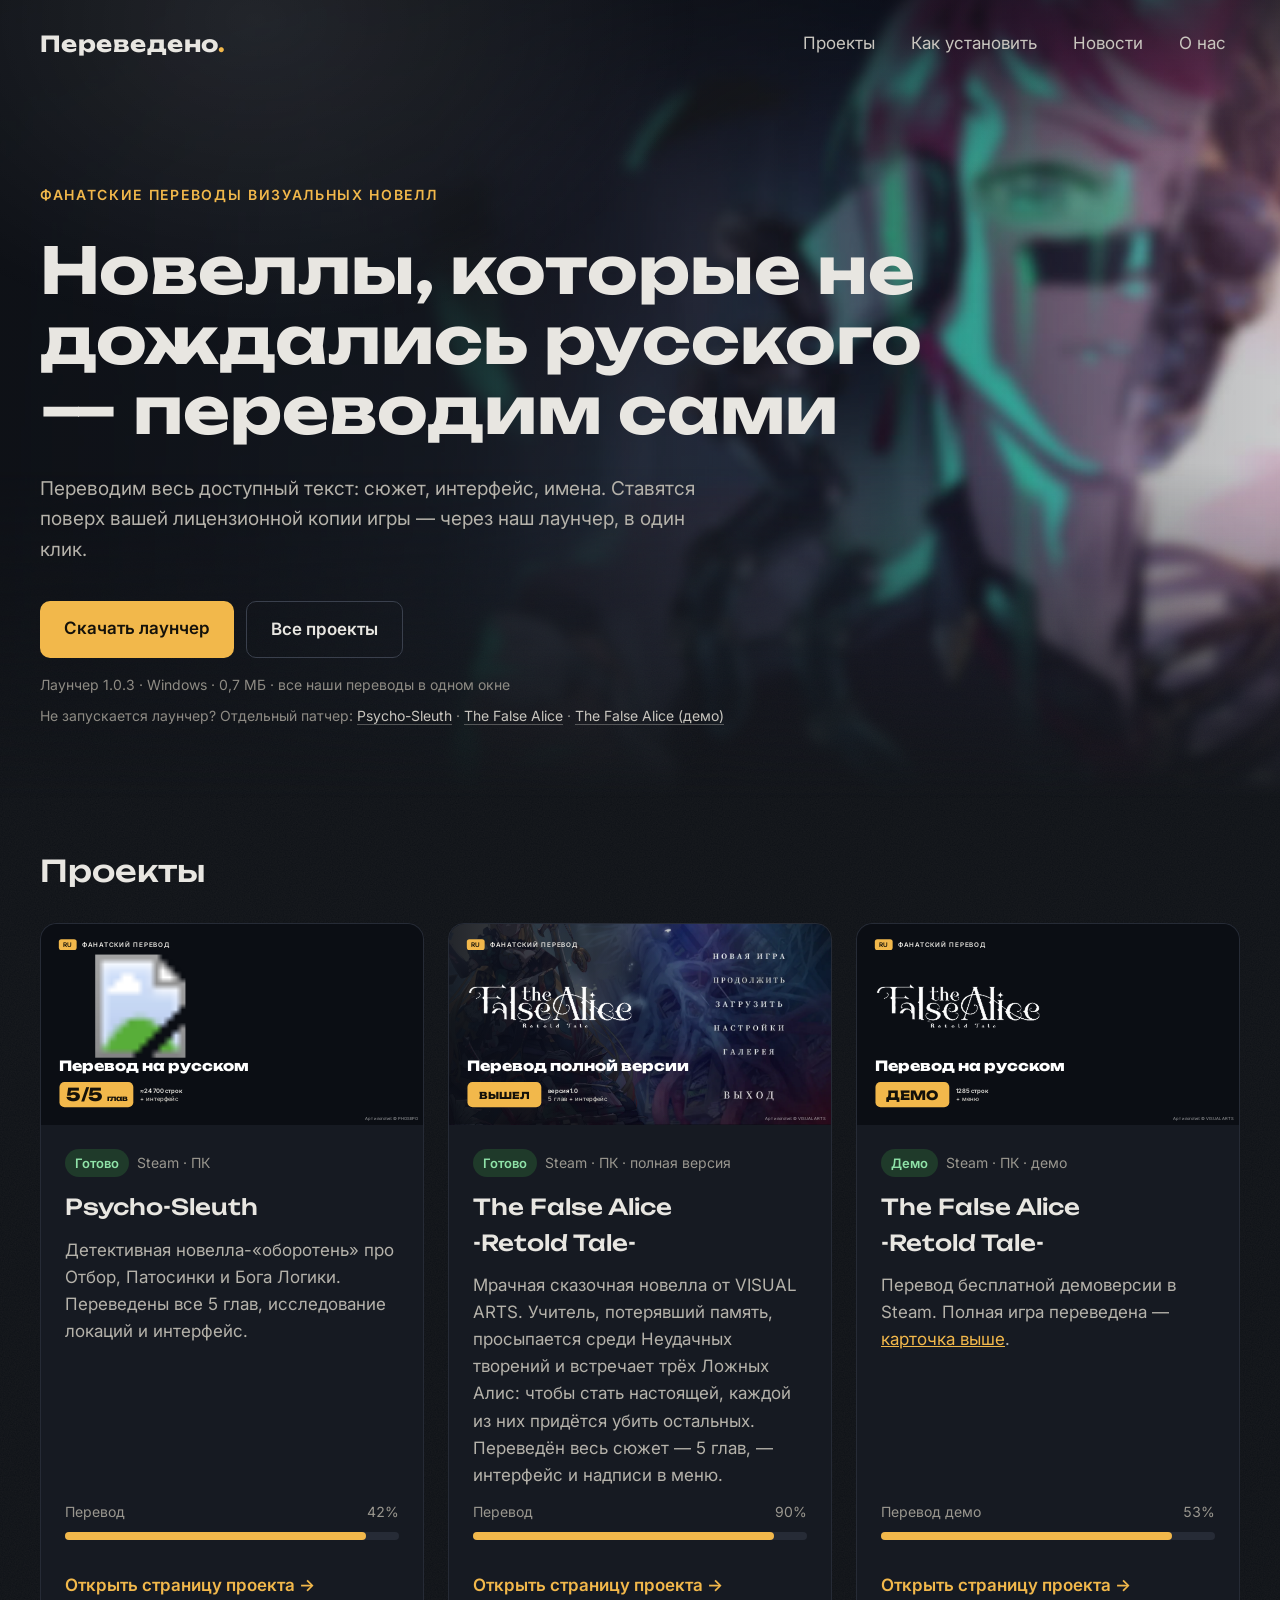
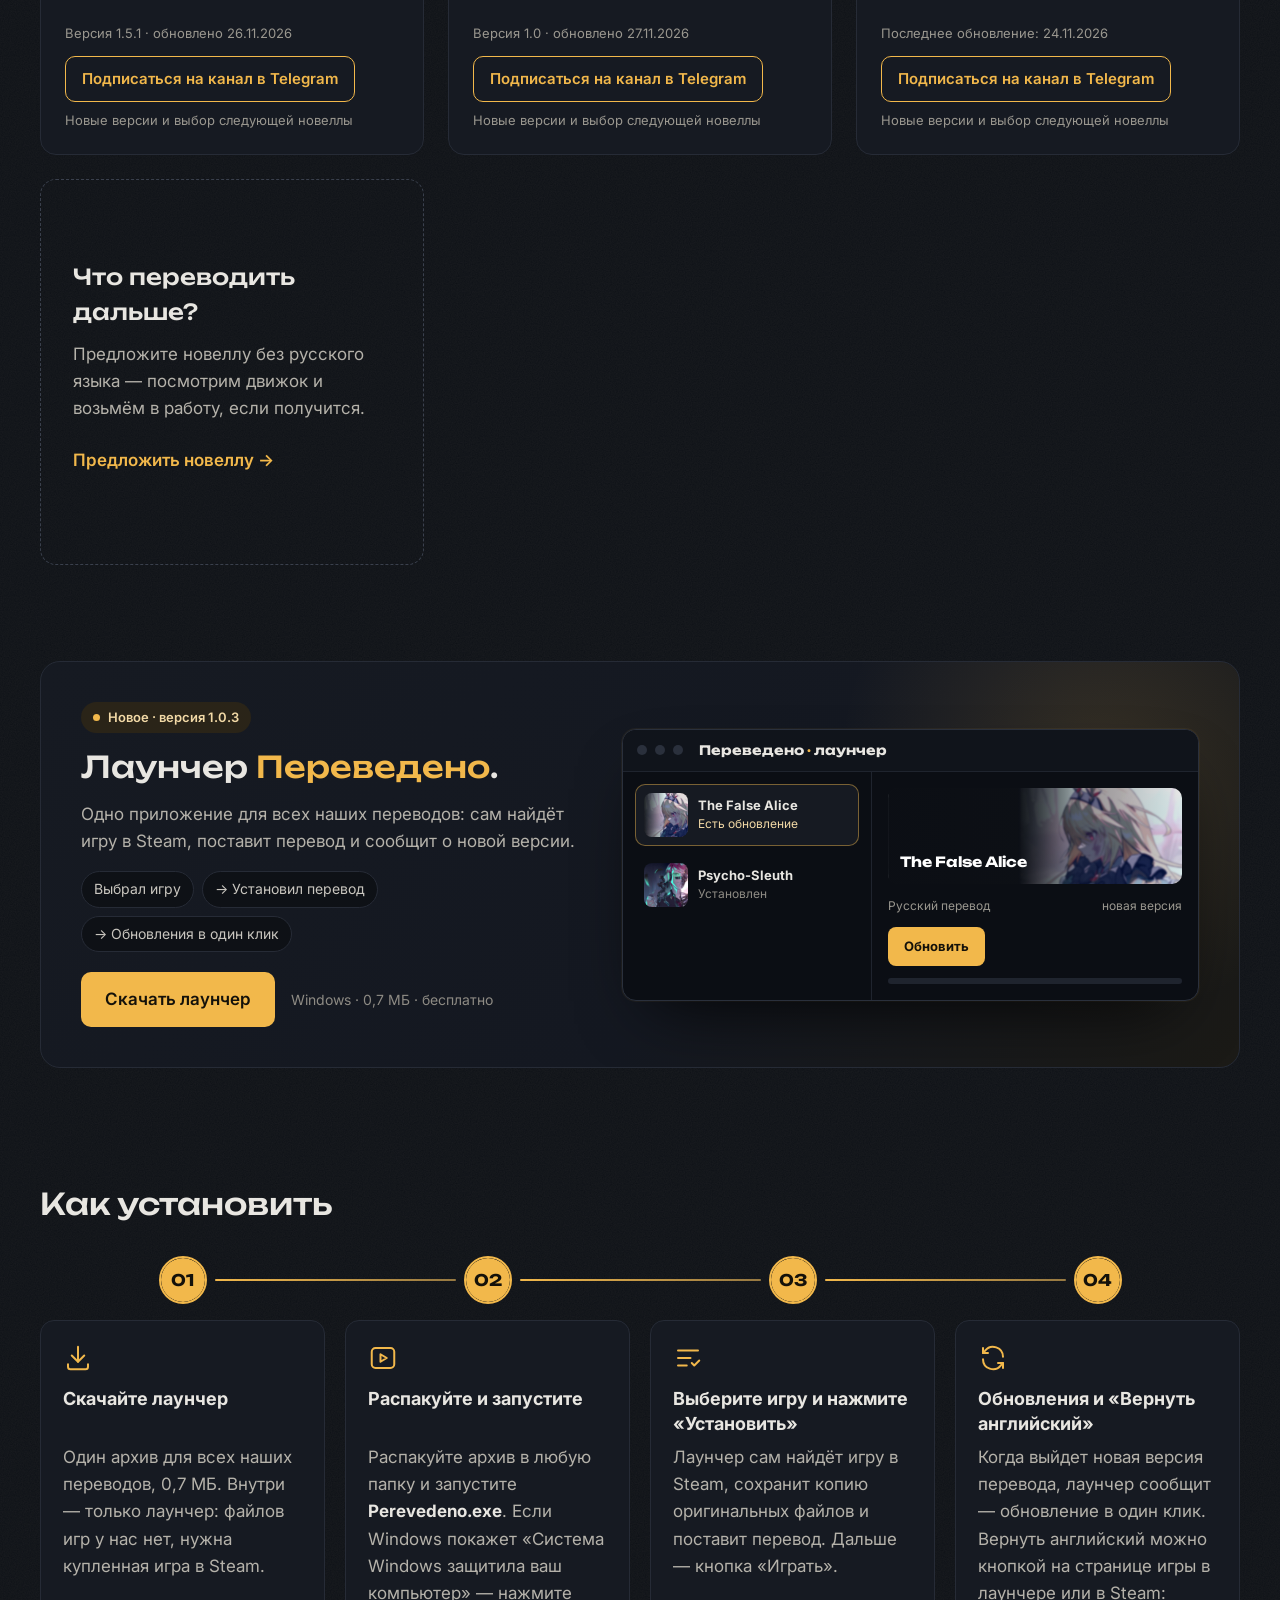
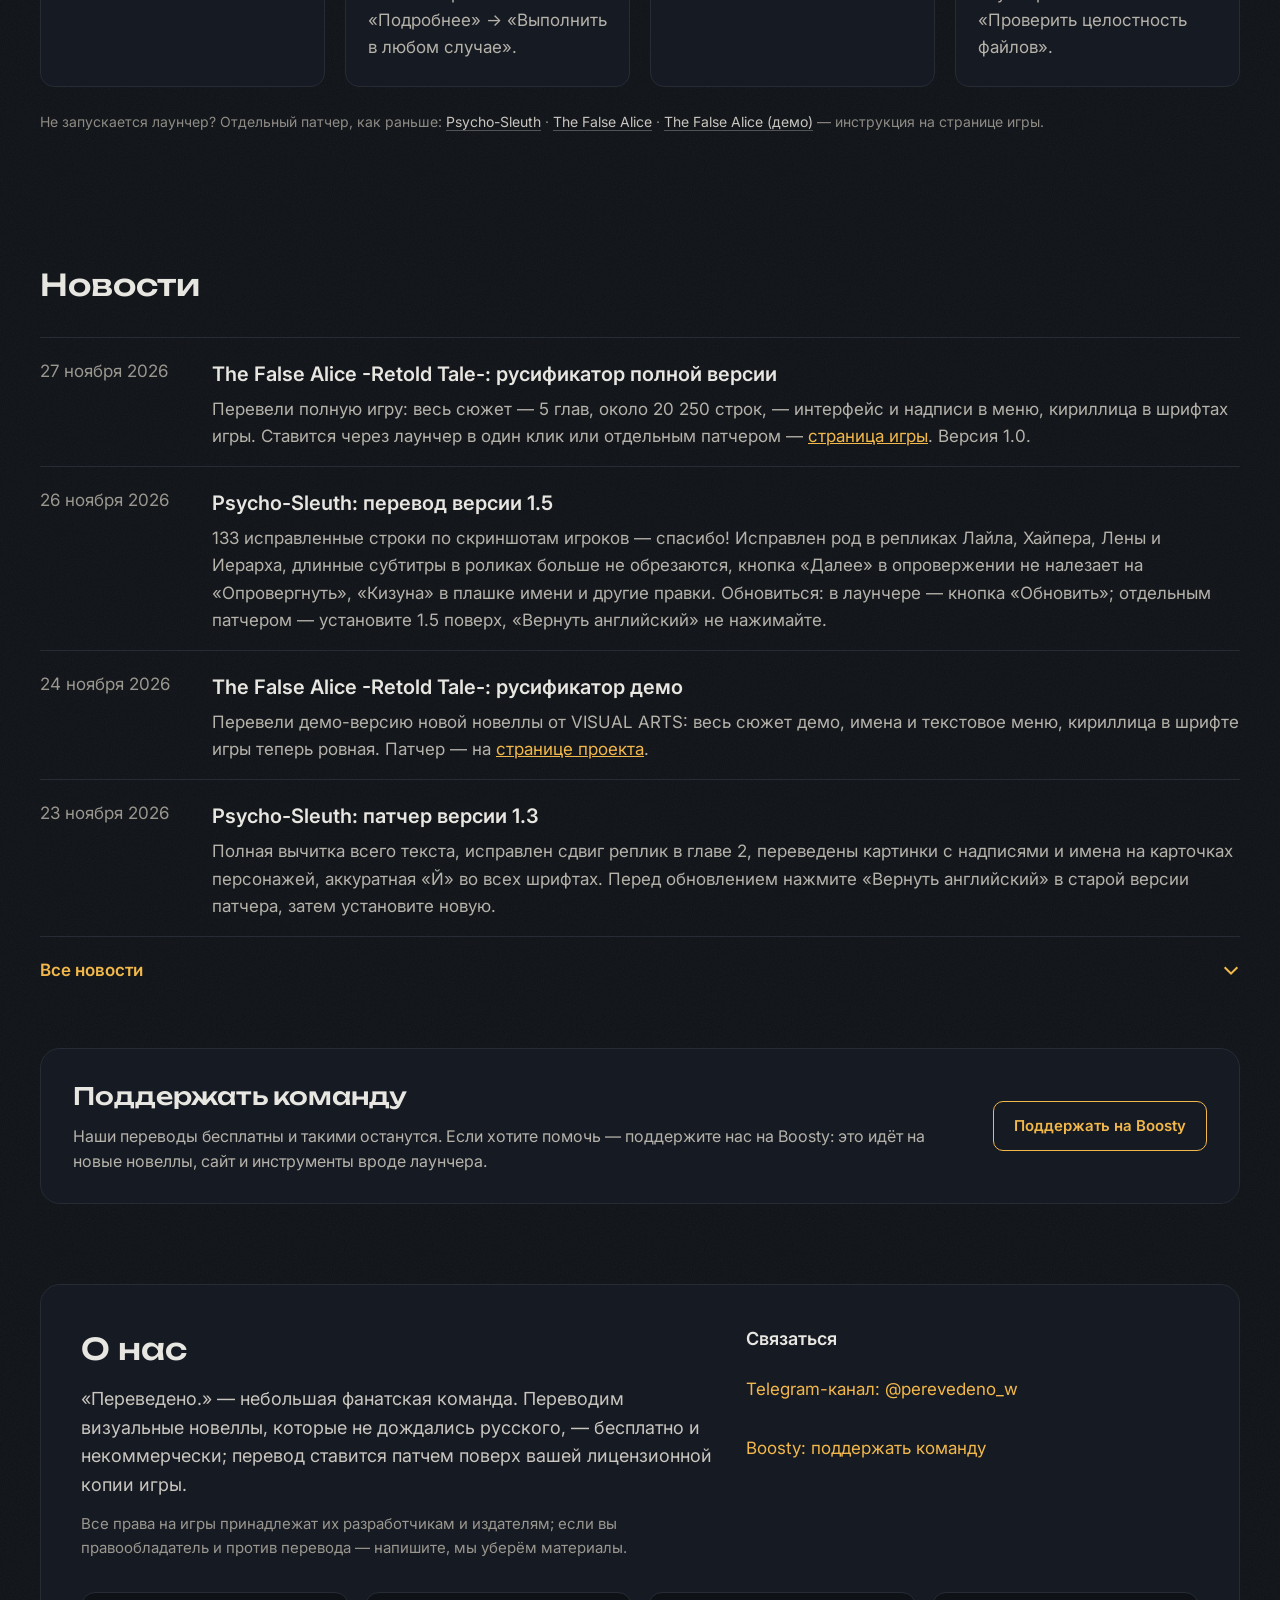
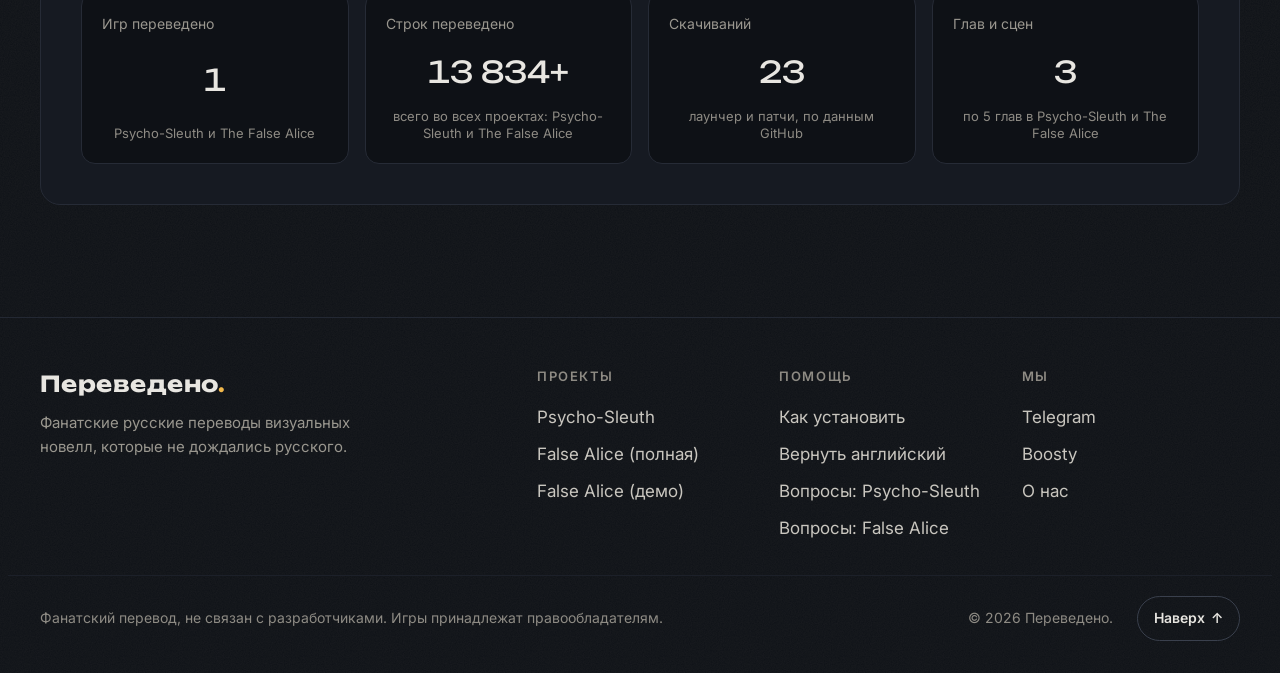
==== commit a96b3f30: "tmp: превью главной (удалить после)" ====
--- a/preview/index.html
+++ b/preview/index.html
@@ -1,13 +1,17 @@
 <!doctype html>
 <html lang="ru">
 <head>
+<base href="/">
+<meta name="robots" content="noindex">
 <meta charset="utf-8">
-<meta name="robots" content="noindex, nofollow">
 <meta name="viewport" content="width=device-width, initial-scale=1">
-<title>[Превью] Worthless — фанатские русские переводы визуальных новелл</title>
+<title>Переведено. — фанатские русские переводы визуальных новелл</title>
 <meta name="description" content="Бесплатные фанатские русификаторы визуальных новелл из Steam: патчеры в один клик, новости переводов и выбор следующей игры вместе с подписчиками.">
+<link rel="canonical" href="https://perevedeno.com/">
+<meta name="google-site-verification" content="7UtIHEBAI-mzredz2HzIOiEofKmOk5kOTlWd3oZsfEE" />
+<meta name="yandex-verification" content="e305a6d8b01f7bec" />
 <meta property="og:type" content="website">
-<meta property="og:title" content="Worthless — фанатские русские переводы визуальных новелл">
+<meta property="og:title" content="Переведено. — фанатские русские переводы визуальных новелл">
 <meta property="og:description" content="Бесплатные фанатские русификаторы визуальных новелл из Steam: патчеры в один клик, новости переводов и выбор следующей игры вместе с подписчиками.">
 <meta property="og:image" content="https://perevedeno.com/site-og.png">
 <meta property="og:image:width" content="1200">
@@ -23,20 +27,20 @@
 <link rel="manifest" href="/site.webmanifest">
 <link rel="preconnect" href="https://fonts.googleapis.com">
 <link rel="stylesheet" href="https://fonts.googleapis.com/css2?family=Unbounded:wght@500;700;800&amp;family=Inter:wght@400;500;600&amp;display=swap">
-<link rel="stylesheet" href="style.css?v=q2">
+<link rel="stylesheet" href="style.css?v=20261127a">
 <script>document.documentElement.classList.add('js');setTimeout(function(){if(!window.__siteReady)document.documentElement.classList.remove('js')},3000)</script>
-<script src="site.js?v=q2" defer></script>
+<script src="site.js?v=20261127b" defer></script>
 <script type="application/ld+json">
 {
  "@context": "https://schema.org",
  "@type": "WebSite",
- "name": "Worthless — фанатские русские переводы визуальных новелл",
+ "name": "Переведено. — фанатские русские переводы визуальных новелл",
  "alternateName": "Переведено",
  "url": "https://perevedeno.com/",
  "inLanguage": "ru",
  "publisher": {
   "@type": "Organization",
-  "name": "Worthless",
+  "name": "Переведено.",
   "url": "https://perevedeno.com/",
   "sameAs": [
    "https://t.me/perevedeno_w"
@@ -44,10 +48,26 @@
  }
 }
 </script>
+<!-- Yandex.Metrika counter -->
+<script type="text/javascript">
+   (function(m,e,t,r,i,k,a){m[i]=m[i]||function(){(m[i].a=m[i].a||[]).push(arguments)};
+   m[i].l=1*new Date();
+   for (var j = 0; j < document.scripts.length; j++) {if (document.scripts[j].src === r) { return; }}
+   k=e.createElement(t),a=e.getElementsByTagName(t)[0],k.async=1,k.src=r,a.parentNode.insertBefore(k,a)})
+   (window, document, "script", "https://mc.yandex.ru/metrika/tag.js", "ym");
+
+   ym(114653532, "init", {
+        clickmap:true,
+        trackLinks:true,
+        accurateTrackBounce:true,
+        webvisor:true
+   });
+</script>
+<!-- /Yandex.Metrika counter -->
 </head>
 <body>
 <div style="min-height: 100vh; background: #0E1116; color: #E8E6E1; font-family: Inter, system-ui, sans-serif; font-size: 17px; line-height: 1.6">
-<div class="hero-bg" aria-hidden="true"><div class="hb hb1" style="background-image:url(../hero-psycho-sleuth.jpg)"></div><div class="hb hb2" style="background-image:url(../hero-false-alice.jpg)"></div><div class="hb-shade"></div></div>
+<div class="hero-bg" aria-hidden="true"><div class="hb hb1" style="background-image:url(hero-psycho-sleuth.jpg)"></div><div class="hb hb2" style="background-image:url(hero-false-alice.jpg)"></div><div class="hb-shade"></div></div>
 
 <header class="hdr" style="border-bottom: 1px solid #232833">
 <div style="max-width: 1200px; margin: 0 auto; padding: 20px 32px; display: flex; flex-wrap: wrap; align-items: center; justify-content: space-between; gap: 16px">
@@ -65,11 +85,13 @@
 <section style="max-width: 1200px; margin: 0 auto; padding: 96px 32px 72px; display: flex; flex-direction: column; gap: 28px">
 <p style="margin: 0; color: #F2B84B; font-weight: 600; letter-spacing: 0.12em; text-transform: uppercase; font-size: 14px">Фанатские переводы визуальных новелл</p>
 <h1 class="split" style="margin: 0; font-family: Unbounded, sans-serif; font-weight: 700; font-size: clamp(2.4rem, 5vw, 4.2rem); line-height: 1.1; max-width: 900px">Новеллы, которые не дождались русского — переводим сами</h1>
-<p style="margin: 0; max-width: 680px; color: #B5B2AA; font-size: 19px">Переводим весь доступный текст: сюжет, интерфейс, имена. Ставятся патчем поверх вашей лицензионной копии игры — за пару минут.</p>
+<p style="margin: 0; max-width: 680px; color: #B5B2AA; font-size: 19px">Переводим весь доступный текст: сюжет, интерфейс, имена. Ставятся поверх вашей лицензионной копии игры — через наш лаунчер, в один клик.</p>
 <div class="hero-btns" style="display: flex; flex-wrap: wrap; gap: 12px; margin-top: 8px">
-<a class="btn btn-primary" href="false-alice.html" style="background: #F2B84B; color: #14110A; text-decoration: none; font-weight: 600; padding: 14px 24px; border-radius: 10px">Последний релиз →</a>
+<a class="btn btn-primary" href="https://github.com/worthless666-loc/worthless666-loc.github.io/releases/download/launcher-v1.0.3/Perevedeno-Launcher-1.0.3.zip" data-goatcounter-click="download-launcher" data-goatcounter-title="Скачать лаунчер" style="background: #F2B84B; color: #14110A; text-decoration: none; font-weight: 600; padding: 14px 24px; border-radius: 10px">Скачать лаунчер</a>
 <a class="btn btn-ghost" href="#projects" style="color: #E8E6E1; text-decoration: none; font-weight: 600; padding: 14px 24px; border-radius: 10px; border: 1px solid #3A404D">Все проекты</a>
 </div>
+<span style="color: #8E8B84; font-size: 14px; margin-top: -12px">Лаунчер 1.0.3 · Windows · 0,7 МБ · все наши переводы в одном окне</span>
+<span class="alt-dl" style="color: #8E8B84; font-size: 14px; margin-top: -20px">Не запускается лаунчер? Отдельный патчер: <a href="https://github.com/worthless666-loc/worthless666-loc.github.io/releases/download/v1.5.1/Psycho-Sleuth_RU_Patcher.zip" data-goatcounter-click="download-v1.5.1" data-goatcounter-title="Скачать русификатор">Psycho-Sleuth</a> · <a href="https://github.com/worthless666-loc/worthless666-loc.github.io/releases/download/fa-full-v1.0/False-Alice-RU-Patcher.zip" data-goatcounter-click="download-false-alice-full-1.0" data-goatcounter-title="Скачать русификатор False Alice (полная)">The False Alice</a> · <a href="https://github.com/worthless666-loc/worthless666-loc.github.io/releases/download/false-alice-demo-v1.0/False-Alice_RU_Patcher_demo.zip" data-goatcounter-click="download-false-alice-demo-1.0" data-goatcounter-title="Скачать русификатор False Alice (демо)">The False Alice (демо)</a></span>
 </section>
 
 <section id="projects" style="max-width: 1200px; margin: 0 auto; padding: 48px 32px">
@@ -91,7 +113,7 @@
 </div>
 <div style="margin-top: 8px; display: flex; justify-content: space-between; align-items: center; gap: 12px; flex-wrap: wrap">
 <a href="psycho-sleuth.html" class="gcard-link" style="text-decoration: none; font-weight: 600; padding: 12px 0">Открыть страницу проекта →</a>
-<span style="font-size: 13px; color: #9A978F">Последнее обновление: 23.11.2026</span>
+<span style="font-size: 13px; color: #9A978F">Версия 1.5.1 · обновлено 26.11.2026</span>
 </div>
 <div style="display: flex; flex-wrap: wrap; align-items: center; gap: 8px 12px">
 <a href="https://t.me/perevedeno_w" class="btn btn-ghost gcard-tg" target="_blank" rel="noopener" data-goatcounter-click="tg-subscribe" data-goatcounter-title="Подписка на Telegram" style="background: transparent; color: #F2B84B; text-decoration: none; font-weight: 600; font-size: 15px; padding: 10px 16px; border-radius: 10px; border: 1px solid #F2B84B; text-align: center">Подписаться на канал в Telegram</a>
@@ -101,14 +123,38 @@
 </article>
 
 <article class="gcard" style="background: #161A22; border: 1px solid #262B36; border-radius: 16px; display: flex; flex-direction: column">
-<a href="false-alice.html" tabindex="-1" aria-hidden="true" class="gbanner" style="display: block; border-radius: 16px 16px 0 0"><svg xmlns="http://www.w3.org/2000/svg" viewBox="0 0 1200 630" role="img" aria-label="The False Alice -Retold Tale- — перевод демо на русском, 1285 строк" style="display: block; width: 100%; height: auto; background: #0B0E14"><defs><linearGradient id="lfGfa" x1="0" x2="1" y1="0" y2="0"><stop offset="0" stop-color="#0B0E14" stop-opacity="0.9"/><stop offset="0.38" stop-color="#0B0E14" stop-opacity="0.7"/><stop offset="0.62" stop-color="#0B0E14" stop-opacity="0"/></linearGradient><linearGradient id="lfGfae" x1="0" x2="1" y1="0" y2="0"><stop offset="0" stop-color="#0B0E14" stop-opacity="1"/><stop offset="1" stop-color="#0B0E14" stop-opacity="0"/></linearGradient></defs><image href="https://shared.akamai.steamstatic.com/store_item_assets/steam/apps/4013270/library_hero.jpg" x="330" y="0" width="1951" height="630" preserveAspectRatio="none"/><rect x="329" y="0" width="300" height="630" fill="url(#lfGfae)"/><rect width="1200" height="630" fill="url(#lfGfa)"/><rect x="56" y="48" width="56" height="34" rx="8" fill="#F2B84B"/><text x="84" y="72" text-anchor="middle" font-family="Inter, sans-serif" font-weight="600" font-size="20" fill="#14110A" letter-spacing="1">RU</text><text x="128" y="72" font-family="Inter, sans-serif" font-weight="600" font-size="20" fill="#E8E6E1" letter-spacing="2.4">ФАНАТСКИЙ ПЕРЕВОД</text><image href="../false-alice-logo.png" x="58" y="185" width="520" height="147"/><text x="58" y="462" font-family="Unbounded, sans-serif" font-weight="800" font-size="44" fill="#FFFFFF">Перевод на русском</text><rect x="58" y="496" width="232" height="80" rx="16" fill="#F2B84B"/><text x="174" y="554" text-anchor="middle" font-family="Unbounded, sans-serif" font-weight="800" font-size="40" fill="#14110A">ДЕМО</text><text x="310" y="530" font-family="Inter, sans-serif" font-weight="600" font-size="19" fill="#E8E6E1">1285 строк</text><text x="310" y="556" font-family="Inter, sans-serif" font-weight="500" font-size="19" fill="#C9C6BF">+ меню</text><text x="1184" y="616" text-anchor="end" font-family="Inter, sans-serif" font-size="13" fill="#FFFFFF" fill-opacity="0.6">Арт и логотип: © VISUAL ARTS</text></svg></a>
+<a href="false-alice-full.html" tabindex="-1" aria-hidden="true" class="gbanner" style="display: block; border-radius: 16px 16px 0 0"><svg xmlns="http://www.w3.org/2000/svg" viewBox="0 0 1200 630" role="img" aria-label="The False Alice -Retold Tale- — перевод полной версии вышел" style="display: block; width: 100%; height: auto; background: #0B0E14"><defs><linearGradient id="lfGff" x1="0" x2="1" y1="0" y2="0"><stop offset="0" stop-color="#0B0E14" stop-opacity="0.9"/><stop offset="0.38" stop-color="#0B0E14" stop-opacity="0.7"/><stop offset="0.62" stop-color="#0B0E14" stop-opacity="0"/></linearGradient></defs><image href="false-alice-full-banner.webp" x="0" y="0" width="1200" height="630" preserveAspectRatio="xMidYMid slice"/><rect width="1200" height="630" fill="url(#lfGff)"/><rect x="56" y="48" width="56" height="34" rx="8" fill="#F2B84B"/><text x="84" y="72" text-anchor="middle" font-family="Inter, sans-serif" font-weight="600" font-size="20" fill="#14110A" letter-spacing="1">RU</text><text x="128" y="72" font-family="Inter, sans-serif" font-weight="600" font-size="20" fill="#E8E6E1" letter-spacing="2.4">ФАНАТСКИЙ ПЕРЕВОД</text><image href="false-alice-logo.png" x="58" y="185" width="520" height="147"/><text x="58" y="462" font-family="Unbounded, sans-serif" font-weight="800" font-size="44" fill="#FFFFFF">Перевод полной версии</text><rect x="58" y="496" width="232" height="80" rx="16" fill="#F2B84B"/><text x="174" y="549" text-anchor="middle" font-family="Unbounded, sans-serif" font-weight="800" font-size="30" fill="#14110A">ВЫШЕЛ</text><text x="310" y="530" font-family="Inter, sans-serif" font-weight="600" font-size="19" fill="#E8E6E1">версия 1.0</text><text x="310" y="556" font-family="Inter, sans-serif" font-weight="500" font-size="19" fill="#C9C6BF">5 глав + интерфейс</text><text x="1184" y="616" text-anchor="end" font-family="Inter, sans-serif" font-size="13" fill="#FFFFFF" fill-opacity="0.6">Арт и логотип: © VISUAL ARTS</text></svg></a>
 <div style="padding: 24px; display: flex; flex-direction: column; gap: 12px; flex-grow: 1">
 <div style="display: flex; flex-wrap: wrap; gap: 8px; align-items: center">
-<span style="background: #1F3A2A; color: #8FE3A8; font-size: 13px; font-weight: 600; padding: 4px 10px; border-radius: 999px">Демо готово</span>
-<span style="color: #9A978F; font-size: 14px">Steam · ПК</span>
+<span style="background: #1F3A2A; color: #8FE3A8; font-size: 13px; font-weight: 600; padding: 4px 10px; border-radius: 999px">Готово</span>
+<span style="color: #9A978F; font-size: 14px">Steam · ПК · полная версия</span>
 </div>
 <h3 style="margin: 0; font-family: Unbounded, sans-serif; font-weight: 500; font-size: 22px">The False Alice <span style="white-space: nowrap">-Retold Tale-</span></h3>
-<p style="margin: 0; color: #B5B2AA">Мрачная сказка от VISUAL ARTS про трёх Ложных Алис. Переведена демо-версия: весь сюжет демо, имена и текстовое меню. Полная игра выходит 26.11 — её перевод будет позже.</p>
+<p style="margin: 0; color: #B5B2AA">Мрачная сказочная новелла от VISUAL ARTS. Учитель, потерявший память, просыпается среди Неудачных творений и встречает трёх Ложных Алис: чтобы стать настоящей, каждой из них придётся убить остальных. Переведён весь сюжет — 5 глав, — интерфейс и надписи в меню.</p>
+<div style="margin-top: auto; display: flex; flex-direction: column; gap: 8px">
+<div style="display: flex; justify-content: space-between; font-size: 14px; color: #9A978F"><span>Перевод</span><b data-fap="total" style="font-weight: inherit">90%</b></div>
+<div style="height: 8px; background: #262B36; border-radius: 999px"><div data-fap="total-bar" style="height: 8px; width: 90%; background: #F2B84B; border-radius: 999px; transition: width 1s cubic-bezier(.2,.8,.2,1)"></div></div>
+</div>
+<div style="margin-top: 8px; display: flex; justify-content: space-between; align-items: center; gap: 12px; flex-wrap: wrap">
+<a href="false-alice-full.html" class="gcard-link" style="text-decoration: none; font-weight: 600; padding: 12px 0">Открыть страницу проекта →</a>
+<span style="font-size: 13px; color: #9A978F">Версия 1.0 · обновлено <span data-fap="updated">27.11.2026</span></span>
+</div>
+<div style="display: flex; flex-wrap: wrap; align-items: center; gap: 8px 12px">
+<a href="https://t.me/perevedeno_w" class="btn btn-ghost gcard-tg" target="_blank" rel="noopener" data-goatcounter-click="tg-subscribe" data-goatcounter-title="Подписка на Telegram" style="background: transparent; color: #F2B84B; text-decoration: none; font-weight: 600; font-size: 15px; padding: 10px 16px; border-radius: 10px; border: 1px solid #F2B84B; text-align: center">Подписаться на канал в Telegram</a>
+<span style="font-size: 13px; color: #9A978F">Новые версии и выбор следующей новеллы</span>
+</div>
+</div>
+</article>
+
+<article class="gcard" style="background: #161A22; border: 1px solid #262B36; border-radius: 16px; display: flex; flex-direction: column">
+<a href="false-alice.html" tabindex="-1" aria-hidden="true" class="gbanner" style="display: block; border-radius: 16px 16px 0 0"><svg xmlns="http://www.w3.org/2000/svg" viewBox="0 0 1200 630" role="img" aria-label="The False Alice -Retold Tale- — перевод демо на русском, 1285 строк" style="display: block; width: 100%; height: auto; background: #0B0E14"><defs><linearGradient id="lfGfa" x1="0" x2="1" y1="0" y2="0"><stop offset="0" stop-color="#0B0E14" stop-opacity="0.9"/><stop offset="0.38" stop-color="#0B0E14" stop-opacity="0.7"/><stop offset="0.62" stop-color="#0B0E14" stop-opacity="0"/></linearGradient><linearGradient id="lfGfae" x1="0" x2="1" y1="0" y2="0"><stop offset="0" stop-color="#0B0E14" stop-opacity="1"/><stop offset="1" stop-color="#0B0E14" stop-opacity="0"/></linearGradient></defs><image href="https://shared.akamai.steamstatic.com/store_item_assets/steam/apps/4013270/library_hero.jpg" x="330" y="0" width="1951" height="630" preserveAspectRatio="none"/><rect x="329" y="0" width="300" height="630" fill="url(#lfGfae)"/><rect width="1200" height="630" fill="url(#lfGfa)"/><rect x="56" y="48" width="56" height="34" rx="8" fill="#F2B84B"/><text x="84" y="72" text-anchor="middle" font-family="Inter, sans-serif" font-weight="600" font-size="20" fill="#14110A" letter-spacing="1">RU</text><text x="128" y="72" font-family="Inter, sans-serif" font-weight="600" font-size="20" fill="#E8E6E1" letter-spacing="2.4">ФАНАТСКИЙ ПЕРЕВОД</text><image href="false-alice-logo.png" x="58" y="185" width="520" height="147"/><text x="58" y="462" font-family="Unbounded, sans-serif" font-weight="800" font-size="44" fill="#FFFFFF">Перевод на русском</text><rect x="58" y="496" width="232" height="80" rx="16" fill="#F2B84B"/><text x="174" y="554" text-anchor="middle" font-family="Unbounded, sans-serif" font-weight="800" font-size="40" fill="#14110A">ДЕМО</text><text x="310" y="530" font-family="Inter, sans-serif" font-weight="600" font-size="19" fill="#E8E6E1">1285 строк</text><text x="310" y="556" font-family="Inter, sans-serif" font-weight="500" font-size="19" fill="#C9C6BF">+ меню</text><text x="1184" y="616" text-anchor="end" font-family="Inter, sans-serif" font-size="13" fill="#FFFFFF" fill-opacity="0.6">Арт и логотип: © VISUAL ARTS</text></svg></a>
+<div style="padding: 24px; display: flex; flex-direction: column; gap: 12px; flex-grow: 1">
+<div style="display: flex; flex-wrap: wrap; gap: 8px; align-items: center">
+<span style="background: #1F3A2A; color: #8FE3A8; font-size: 13px; font-weight: 600; padding: 4px 10px; border-radius: 999px">Демо</span>
+<span style="color: #9A978F; font-size: 14px">Steam · ПК · демо</span>
+</div>
+<h3 style="margin: 0; font-family: Unbounded, sans-serif; font-weight: 500; font-size: 22px">The False Alice <span style="white-space: nowrap">-Retold Tale-</span></h3>
+<p style="margin: 0; color: #B5B2AA">Перевод бесплатной демоверсии в Steam. Полная игра переведена — <a href="false-alice-full.html">карточка выше</a>.</p>
 <div style="margin-top: auto; display: flex; flex-direction: column; gap: 8px">
 <div style="display: flex; justify-content: space-between; font-size: 14px; color: #9A978F"><span>Перевод демо</span><span>87%</span></div>
 <div style="height: 8px; background: #262B36; border-radius: 999px"><div style="width: 87%; height: 8px; background: #F2B84B; border-radius: 999px"></div></div>
@@ -136,24 +182,24 @@
 <section id="launcher" style="max-width: 1200px; margin: 0 auto; padding: 48px 32px">
 <div class="lnch rv">
 <div class="lnch-text">
-<span class="lnch-badge">В разработке</span>
-<h2>Скоро: лаунчер <span>Переведено</span>.</h2>
-<p>Одно приложение для всех наших переводов — без скачивания архивов с сайта.</p>
+<span class="lnch-badge">Новое · версия 1.0.3</span>
+<h2>Лаунчер <span>Переведено</span>.</h2>
+<p>Одно приложение для всех наших переводов: сам найдёт игру в Steam, поставит перевод и сообщит о новой версии.</p>
 <ol class="lnch-flow"><li>Выбрал игру</li><li>→ Установил перевод</li><li>→ Обновления в один клик</li></ol>
 <div class="lnch-cta">
-<a href="https://t.me/perevedeno_w" class="btn btn-primary" target="_blank" rel="noopener" data-goatcounter-click="launcher-interest" data-goatcounter-title="Лаунчер: узнать первым" data-ym-goal="launcher-interest" style="background: #F2B84B; color: #14110A; text-decoration: none; font-weight: 600; padding: 14px 24px; border-radius: 10px">Узнать первым</a>
-<small>Расскажем в Telegram, когда будет готово</small>
+<a class="btn btn-primary" href="https://github.com/worthless666-loc/worthless666-loc.github.io/releases/download/launcher-v1.0.3/Perevedeno-Launcher-1.0.3.zip" data-goatcounter-click="download-launcher" data-goatcounter-title="Скачать лаунчер" style="background: #F2B84B; color: #14110A; text-decoration: none; font-weight: 600; padding: 14px 24px; border-radius: 10px">Скачать лаунчер</a>
+<small>Windows · 0,7 МБ · бесплатно</small>
 </div>
 </div>
 <div class="lw" aria-hidden="true">
 <div class="lw-bar"><i></i><i></i><i></i><b>Переведено <span>·</span> лаунчер</b></div>
 <div class="lw-body">
 <div class="lw-list">
-<div class="lw-game on"><span class="lw-cov" style="background-image: url(../hero-false-alice.jpg)"></span><span><strong>The False Alice</strong><em class="upd">Есть обновление</em></span></div>
-<div class="lw-game"><span class="lw-cov" style="background-image: url(../hero-psycho-sleuth.jpg)"></span><span><strong>Psycho-Sleuth</strong><em>Установлен</em></span></div>
+<div class="lw-game on"><span class="lw-cov" style="background-image: url(hero-false-alice.jpg)"></span><span><strong>The False Alice</strong><em class="upd">Есть обновление</em></span></div>
+<div class="lw-game"><span class="lw-cov" style="background-image: url(hero-psycho-sleuth.jpg)"></span><span><strong>Psycho-Sleuth</strong><em>Установлен</em></span></div>
 </div>
 <div class="lw-main">
-<div class="lw-hero" style="background-image: url(../hero-false-alice.jpg)"><span>The False Alice</span></div>
+<div class="lw-hero" style="background-image: url(hero-false-alice.jpg)"><span>The False Alice</span></div>
 <div class="lw-row"><span>Русский перевод</span><span>новая версия</span></div>
 <span class="lw-btn"><span class="t1">Обновить</span><span class="t2">Готово ✓</span></span>
 <div class="lw-track"><div class="lw-fill"></div></div>
@@ -168,35 +214,50 @@
 <ol class="steps">
 <li class="step" style="--i: 0">
 <span class="step-num" aria-hidden="true"><span class="n1">01</span><span class="n2">01</span></span>
-<div class="step-card"><svg class="step-ico" viewBox="0 0 24 24" fill="none" stroke="currentColor" stroke-width="1.6" stroke-linecap="round" stroke-linejoin="round" aria-hidden="true"><path d="M5 8h14l-1.2 11.1a2 2 0 0 1-2 1.9H8.2a2 2 0 0 1-2-1.9L5 8Z"/><path d="M9 10V6.5a3 3 0 0 1 6 0V10"/></svg><strong style="font-size: 18px">Купите игру</strong>
-<span style="color: #B5B2AA">Патч работает только поверх лицензионной копии — файлов игры у нас нет.</span></div>
+<div class="step-card"><svg class="step-ico" viewBox="0 0 24 24" fill="none" stroke="currentColor" stroke-width="1.6" stroke-linecap="round" stroke-linejoin="round" aria-hidden="true"><path d="M12 3v12"/><path d="m7 10 5 5 5-5"/><path d="M4 17v2a2 2 0 0 0 2 2h12a2 2 0 0 0 2-2v-2"/></svg><strong style="font-size: 18px">Скачайте лаунчер</strong>
+<span style="color: #B5B2AA">Один архив для всех наших переводов, 0,7 МБ. Внутри — только лаунчер: файлов игр у нас нет, нужна купленная игра в Steam.</span></div>
 </li>
 <li class="step" style="--i: 1">
 <span class="step-num" aria-hidden="true"><span class="n1">02</span><span class="n2">02</span></span>
-<div class="step-card"><svg class="step-ico" viewBox="0 0 24 24" fill="none" stroke="currentColor" stroke-width="1.6" stroke-linecap="round" stroke-linejoin="round" aria-hidden="true"><path d="M12 3v12"/><path d="m7 10 5 5 5-5"/><path d="M4 17v2a2 2 0 0 0 2 2h12a2 2 0 0 0 2-2v-2"/></svg><strong style="font-size: 18px">Скачайте патчер</strong>
-<span style="color: #B5B2AA">Один архив на странице проекта. Внутри — только наш перевод и открытый код патчера.</span></div>
+<div class="step-card"><svg class="step-ico" viewBox="0 0 24 24" fill="none" stroke="currentColor" stroke-width="1.6" stroke-linecap="round" stroke-linejoin="round" aria-hidden="true"><rect x="3" y="4" width="18" height="16" rx="3"/><path d="m10 9 5 3-5 3V9Z"/></svg><strong style="font-size: 18px">Распакуйте и запустите</strong>
+<span style="color: #B5B2AA">Распакуйте архив в любую папку и запустите <b style="color: #E8E6E1">Perevedeno.exe</b>. Если Windows покажет «Система Windows защитила ваш компьютер» — нажмите «Подробнее» → «Выполнить в любом случае».</span></div>
 </li>
 <li class="step" style="--i: 2">
 <span class="step-num" aria-hidden="true"><span class="n1">03</span><span class="n2">03</span></span>
-<div class="step-card"><svg class="step-ico" viewBox="0 0 24 24" fill="none" stroke="currentColor" stroke-width="1.6" stroke-linecap="round" stroke-linejoin="round" aria-hidden="true"><rect x="3" y="4" width="18" height="16" rx="3"/><path d="m10 9 5 3-5 3V9Z"/></svg><strong style="font-size: 18px">Распакуйте и запустите</strong>
-<span style="color: #B5B2AA">Распакуйте архив в любую папку (не запускайте патчер прямо из архива), закройте игру, запустите патчер и нажмите «Установить перевод». Он сам найдёт игру и сделает резервную копию — установка занимает до минуты.</span></div>
+<div class="step-card"><svg class="step-ico" viewBox="0 0 24 24" fill="none" stroke="currentColor" stroke-width="1.6" stroke-linecap="round" stroke-linejoin="round" aria-hidden="true"><path d="M4 6h16"/><path d="M4 12h10"/><path d="M4 18h7"/><path d="m15 16 2 2 4-4"/></svg><strong style="font-size: 18px">Выберите игру и нажмите «Установить»</strong>
+<span style="color: #B5B2AA">Лаунчер сам найдёт игру в Steam, сохранит копию оригинальных файлов и поставит перевод. Дальше — кнопка «Играть».</span></div>
 </li>
 <li class="step" id="install-restore" style="--i: 3">
 <span class="step-num" aria-hidden="true"><span class="n1">04</span><span class="n2">04</span></span>
-<div class="step-card"><svg class="step-ico" viewBox="0 0 24 24" fill="none" stroke="currentColor" stroke-width="1.6" stroke-linecap="round" stroke-linejoin="round" aria-hidden="true"><path d="M20 11a8 8 0 0 0-14.3-4.9L4 8"/><path d="M4 4v4h4"/><path d="M4 13a8 8 0 0 0 14.3 4.9L20 16"/><path d="M20 20v-4h-4"/></svg><strong style="font-size: 18px">Обновляете перевод?</strong>
-<span style="color: #B5B2AA">Сначала нажмите «Вернуть английский» в старой версии патчера, затем установите новую. Вернуть английский можно и в Steam: «Проверить целостность файлов».</span></div>
+<div class="step-card"><svg class="step-ico" viewBox="0 0 24 24" fill="none" stroke="currentColor" stroke-width="1.6" stroke-linecap="round" stroke-linejoin="round" aria-hidden="true"><path d="M20 11a8 8 0 0 0-14.3-4.9L4 8"/><path d="M4 4v4h4"/><path d="M4 13a8 8 0 0 0 14.3 4.9L20 16"/><path d="M20 20v-4h-4"/></svg><strong style="font-size: 18px">Обновления и «Вернуть английский»</strong>
+<span style="color: #B5B2AA">Когда выйдет новая версия перевода, лаунчер сообщит — обновление в один клик. Вернуть английский можно кнопкой на странице игры в лаунчере или в Steam: «Проверить целостность файлов».</span></div>
 </li>
 </ol>
+<p class="alt-dl" style="margin: 24px 0 0; color: #8E8B84; font-size: 14px">Не запускается лаунчер? Отдельный патчер, как раньше: <a href="https://github.com/worthless666-loc/worthless666-loc.github.io/releases/download/v1.5.1/Psycho-Sleuth_RU_Patcher.zip" data-goatcounter-click="download-v1.5.1" data-goatcounter-title="Скачать русификатор">Psycho-Sleuth</a> · <a href="https://github.com/worthless666-loc/worthless666-loc.github.io/releases/download/fa-full-v1.0/False-Alice-RU-Patcher.zip" data-goatcounter-click="download-false-alice-full-1.0" data-goatcounter-title="Скачать русификатор False Alice (полная)">The False Alice</a> · <a href="https://github.com/worthless666-loc/worthless666-loc.github.io/releases/download/false-alice-demo-v1.0/False-Alice_RU_Patcher_demo.zip" data-goatcounter-click="download-false-alice-demo-1.0" data-goatcounter-title="Скачать русификатор False Alice (демо)">The False Alice (демо)</a> — инструкция на странице игры.</p>
 </section>
 
 <section id="news" style="max-width: 1200px; margin: 0 auto; padding: 64px 32px">
 <h2 style="margin: 0 0 28px; font-family: Unbounded, sans-serif; font-weight: 500; font-size: 30px">Новости</h2>
 <div style="display: flex; flex-direction: column; gap: 16px">
 <article style="border-top: 1px solid #262B36; padding-top: 20px; display: flex; flex-wrap: wrap; gap: 8px 32px">
+<time datetime="2026-11-27" style="color: #9A978F; min-width: 140px">27 ноября 2026</time>
+<div style="flex: 1 1 480px; display: flex; flex-direction: column; gap: 6px">
+<h3 style="margin: 0; font-size: 20px; font-weight: 600">The False Alice -Retold Tale-: русификатор полной версии</h3>
+<p style="margin: 0; color: #B5B2AA">Перевели полную игру: весь сюжет — 5 глав, около 20 250 строк, — интерфейс и надписи в меню, кириллица в шрифтах игры. Ставится через лаунчер в один клик или отдельным патчером — <a href="false-alice-full.html">страница игры</a>. Версия 1.0.</p>
+</div>
+</article>
+<article style="border-top: 1px solid #262B36; padding-top: 20px; display: flex; flex-wrap: wrap; gap: 8px 32px">
+<time datetime="2026-11-26" style="color: #9A978F; min-width: 140px">26 ноября 2026</time>
+<div style="flex: 1 1 480px; display: flex; flex-direction: column; gap: 6px">
+<h3 style="margin: 0; font-size: 20px; font-weight: 600">Psycho-Sleuth: перевод версии 1.5</h3>
+<p style="margin: 0; color: #B5B2AA">133 исправленные строки по скриншотам игроков — спасибо! Исправлен род в репликах Лайла, Хайпера, Лены и Иерарха, длинные субтитры в роликах больше не обрезаются, кнопка «Далее» в опровержении не налезает на «Опровергнуть», «Кизуна» в плашке имени и другие правки. Обновиться: в лаунчере — кнопка «Обновить»; отдельным патчером — установите 1.5 поверх, «Вернуть английский» не нажимайте.</p>
+</div>
+</article>
+<article style="border-top: 1px solid #262B36; padding-top: 20px; display: flex; flex-wrap: wrap; gap: 8px 32px">
 <time datetime="2026-11-24" style="color: #9A978F; min-width: 140px">24 ноября 2026</time>
 <div style="flex: 1 1 480px; display: flex; flex-direction: column; gap: 6px">
 <h3 style="margin: 0; font-size: 20px; font-weight: 600">The False Alice -Retold Tale-: русификатор демо</h3>
-<p style="margin: 0; color: #B5B2AA">Перевели демо-версию новой новеллы от VISUAL ARTS: весь сюжет демо, имена и текстовое меню, кириллица в шрифте игры теперь ровная. Кнопки AUTO / SKIP / LOG / CLOSE / MENU и картинки главного меню пока английские — переведём к релизу полной игры. Полная игра выходит 26.11, её перевод будет позже. Патчер — на <a href="false-alice.html">странице проекта</a>.</p>
+<p style="margin: 0; color: #B5B2AA">Перевели демо-версию новой новеллы от VISUAL ARTS: весь сюжет демо, имена и текстовое меню, кириллица в шрифте игры теперь ровная. Патчер — на <a href="false-alice.html">странице проекта</a>.</p>
 </div>
 </article>
 <article style="border-top: 1px solid #262B36; padding-top: 20px; display: flex; flex-wrap: wrap; gap: 8px 32px">
@@ -204,13 +265,6 @@
 <div style="flex: 1 1 480px; display: flex; flex-direction: column; gap: 6px">
 <h3 style="margin: 0; font-size: 20px; font-weight: 600">Psycho-Sleuth: патчер версии 1.3</h3>
 <p style="margin: 0; color: #B5B2AA">Полная вычитка всего текста, исправлен сдвиг реплик в главе 2, переведены картинки с надписями и имена на карточках персонажей, аккуратная «Й» во всех шрифтах. Перед обновлением нажмите «Вернуть английский» в старой версии патчера, затем установите новую.</p>
-</div>
-</article>
-<article style="border-top: 1px solid #262B36; padding-top: 20px; display: flex; flex-wrap: wrap; gap: 8px 32px">
-<time datetime="2026-11-22" style="color: #9A978F; min-width: 140px">22 ноября 2026</time>
-<div style="flex: 1 1 480px; display: flex; flex-direction: column; gap: 6px">
-<h3 style="margin: 0; font-size: 20px; font-weight: 600">Psycho-Sleuth: патчер версии 1.2</h3>
-<p style="margin: 0; color: #B5B2AA">Субтитры всех видеороликов теперь на русском, на кнопке пропуска ролика — «Пропустить», плюс мелкие правки текста. Если у вас стоит 1.0 или 1.1, запустите новый патчер, сначала нажмите «Вернуть английский», затем «Установить перевод» — установка займёт чуть дольше.</p>
 </div>
 </article>
 <details style="border-top: 1px solid #262B36; padding-top: 20px">
@@ -219,6 +273,13 @@
 <article style="border-top: 1px solid #262B36; padding-top: 20px; display: flex; flex-wrap: wrap; gap: 8px 32px">
 <time datetime="2026-11-22" style="color: #9A978F; min-width: 140px">22 ноября 2026</time>
 <div style="flex: 1 1 480px; display: flex; flex-direction: column; gap: 6px">
+<h3 style="margin: 0; font-size: 20px; font-weight: 600">Psycho-Sleuth: патчер версии 1.2</h3>
+<p style="margin: 0; color: #B5B2AA">Субтитры всех видеороликов теперь на русском, на кнопке пропуска ролика — «Пропустить», плюс мелкие правки текста. Если у вас стоит 1.0 или 1.1, запустите новый патчер, сначала нажмите «Вернуть английский», затем «Установить перевод» — установка займёт чуть дольше.</p>
+</div>
+</article>
+<article style="border-top: 1px solid #262B36; padding-top: 20px; display: flex; flex-wrap: wrap; gap: 8px 32px">
+<time datetime="2026-11-22" style="color: #9A978F; min-width: 140px">22 ноября 2026</time>
+<div style="flex: 1 1 480px; display: flex; flex-direction: column; gap: 6px">
 <h3 style="margin: 0; font-size: 20px; font-weight: 600">Psycho-Sleuth: патчер версии 1.1</h3>
 <p style="margin: 0; color: #B5B2AA">Небольшие правки перевода: участники Отбора теперь обращаются к Наместнице на «вы». Если у вас стоит версия 1.0, запустите новый патчер, сначала нажмите «Вернуть английский», затем «Установить перевод».</p>
 </div>
@@ -232,6 +293,16 @@
 </article>
 </div>
 </details>
+</div>
+</section>
+
+<section id="support" style="max-width: 1200px; margin: 0 auto; padding: 0 32px 16px">
+<div class="rv" style="background: #161A22; border: 1px solid #262B36; border-radius: 20px; padding: 28px 32px; display: flex; flex-wrap: wrap; align-items: center; justify-content: space-between; gap: 20px 32px">
+<div style="flex: 1 1 420px; display: flex; flex-direction: column; gap: 8px">
+<h2 style="margin: 0; font-family: Unbounded, sans-serif; font-weight: 500; font-size: 24px">Поддержать команду</h2>
+<p style="margin: 0; color: #B5B2AA; font-size: 16px">Наши переводы бесплатны и такими останутся. Если хотите помочь — поддержите нас на Boosty: это идёт на новые новеллы, сайт и инструменты вроде лаунчера.</p>
+</div>
+<a href="https://boosty.to/perevedeno" class="btn btn-ghost" target="_blank" rel="noopener" data-goatcounter-click="boosty" data-goatcounter-title="Поддержать на Boosty" data-ym-goal="boosty" style="flex: 0 0 auto; background: transparent; color: #F2B84B; text-decoration: none; font-weight: 600; font-size: 15px; padding: 12px 20px; border-radius: 10px; border: 1px solid #F2B84B; text-align: center">Поддержать на Boosty</a>
 </div>
 </section>
 
@@ -246,28 +317,29 @@
 <div style="flex: 1 1 240px; display: flex; flex-direction: column; gap: 12px">
 <h3 style="margin: 0; font-size: 18px; font-weight: 600">Связаться</h3>
 <a href="https://t.me/perevedeno_w" style="text-decoration: none; padding: 10px 0">Telegram-канал: @perevedeno_w</a>
+<a href="https://boosty.to/perevedeno" target="_blank" rel="noopener" data-goatcounter-click="boosty-about" data-goatcounter-title="Boosty (О нас)" data-ym-goal="boosty" style="text-decoration: none; padding: 10px 0">Boosty: поддержать команду</a>
 </div>
 </div>
 <div class="tiles about-stats" style="display: grid; grid-template-columns: repeat(auto-fit, minmax(200px, 1fr)); gap: 16px">
 <div style="background: #0E1116; border: 1px solid #262B36; border-radius: 14px; padding: 20px; display: flex; flex-direction: column; min-height: 130px">
 <div style="color: #9A978F; font-size: 14px">Игр переведено</div>
 <div class="tile-v" style="flex: 1; display: flex; align-items: center; justify-content: center; text-align: center; font-family: Unbounded, sans-serif; font-size: 30px">2</div>
-<div class="tile-note">Psycho-Sleuth и демо False Alice</div>
+<div class="tile-note">Psycho-Sleuth и The False Alice</div>
 </div>
 <div style="background: #0E1116; border: 1px solid #262B36; border-radius: 14px; padding: 20px; display: flex; flex-direction: column; min-height: 130px">
 <div style="color: #9A978F; font-size: 14px">Строк переведено</div>
-<div class="tile-v" style="flex: 1; display: flex; align-items: center; justify-content: center; text-align: center; font-family: Unbounded, sans-serif; font-size: 30px">27 000+</div>
-<div class="tile-note">сюжет, интерфейс, субтитры</div>
+<div class="tile-v" style="flex: 1; display: flex; align-items: center; justify-content: center; text-align: center; font-family: Unbounded, sans-serif; font-size: 30px">46 000+</div>
+<div class="tile-note">всего во всех проектах: Psycho-Sleuth и The False Alice</div>
 </div>
 <div style="background: #0E1116; border: 1px solid #262B36; border-radius: 14px; padding: 20px; display: flex; flex-direction: column; min-height: 130px">
-<div style="color: #9A978F; font-size: 14px">Скачиваний патчей</div>
+<div style="color: #9A978F; font-size: 14px">Скачиваний</div>
 <div class="tile-v" data-live="gh-downloads" style="flex: 1; display: flex; align-items: center; justify-content: center; text-align: center; font-family: Unbounded, sans-serif; font-size: 30px">67</div>
-<div class="tile-note">по данным GitHub</div>
+<div class="tile-note">лаунчер и патчи, по данным GitHub</div>
 </div>
 <div style="background: #0E1116; border: 1px solid #262B36; border-radius: 14px; padding: 20px; display: flex; flex-direction: column; min-height: 130px">
 <div style="color: #9A978F; font-size: 14px">Глав и сцен</div>
 <div class="tile-v" style="flex: 1; display: flex; align-items: center; justify-content: center; text-align: center; font-family: Unbounded, sans-serif; font-size: 30px">10</div>
-<div class="tile-note">5 глав + 5 сцен демо</div>
+<div class="tile-note">по 5 глав в Psycho-Sleuth и The False Alice</div>
 </div>
 </div>
 </div>
@@ -278,13 +350,15 @@
 <div class="ft-in">
 <div class="ft-brand"><a class="ft-logo" href="index.html">Переведено<span>.</span></a><p>Фанатские русские переводы визуальных новелл, которые не дождались русского.</p></div>
 <nav class="ft-cols" aria-label="Ссылки в подвале">
-<div><h3>Проекты</h3><a href="psycho-sleuth.html">Psycho-Sleuth</a><a href="false-alice.html">False Alice</a></div>
+<div><h3>Проекты</h3><a href="psycho-sleuth.html">Psycho-Sleuth</a><a href="false-alice-full.html">False Alice (полная)</a><a href="false-alice.html">False Alice (демо)</a></div>
 <div><h3>Помощь</h3><a href="index.html#install">Как установить</a><a href="index.html#install-restore">Вернуть английский</a><a href="psycho-sleuth.html#faq">Вопросы: Psycho-Sleuth</a><a href="false-alice.html#faq">Вопросы: False Alice</a></div>
-<div><h3>Мы</h3><a href="https://t.me/perevedeno_w" target="_blank" rel="noopener">Telegram</a><a href="index.html#about">О нас</a></div>
+<div><h3>Мы</h3><a href="https://t.me/perevedeno_w" target="_blank" rel="noopener">Telegram</a><a href="https://boosty.to/perevedeno" target="_blank" rel="noopener" data-goatcounter-click="boosty-footer" data-goatcounter-title="Boosty (подвал)" data-ym-goal="boosty">Boosty</a><a href="index.html#about">О нас</a></div>
 </nav>
 </div>
 <div class="ft-bottom"><span class="ft-legal">Фанатский перевод, не связан с разработчиками. Игры принадлежат правообладателям.</span><span>© 2026 Переведено.</span><a class="ft-top" href="#">Наверх <span class="up" aria-hidden="true">↑</span></a></div>
 </footer>
 </div>
+<script data-goatcounter="https://worthless.goatcounter.com/count" async src="//gc.zgo.at/count.js"></script>
+<noscript><div><img src="https://mc.yandex.ru/watch/114653532" style="position:absolute; left:-9999px;" alt="" /></div></noscript>
 </body>
 </html>
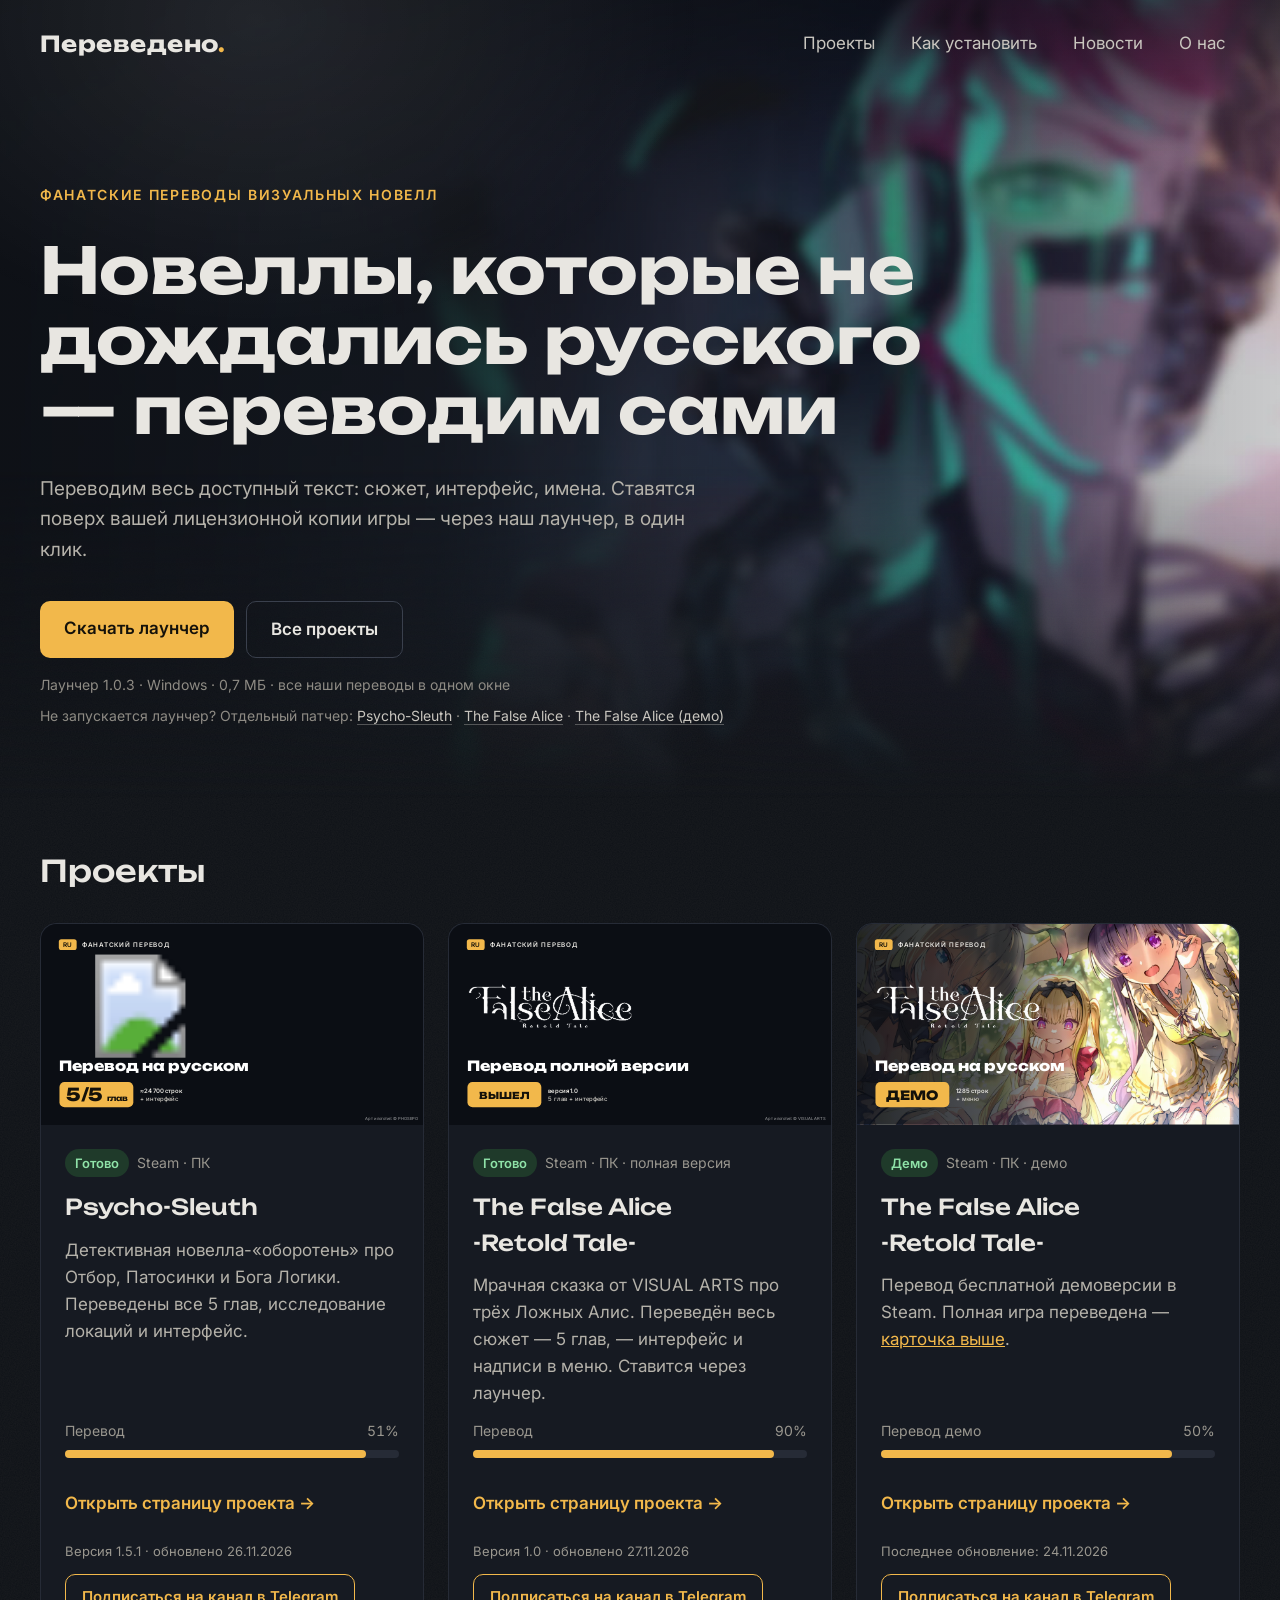
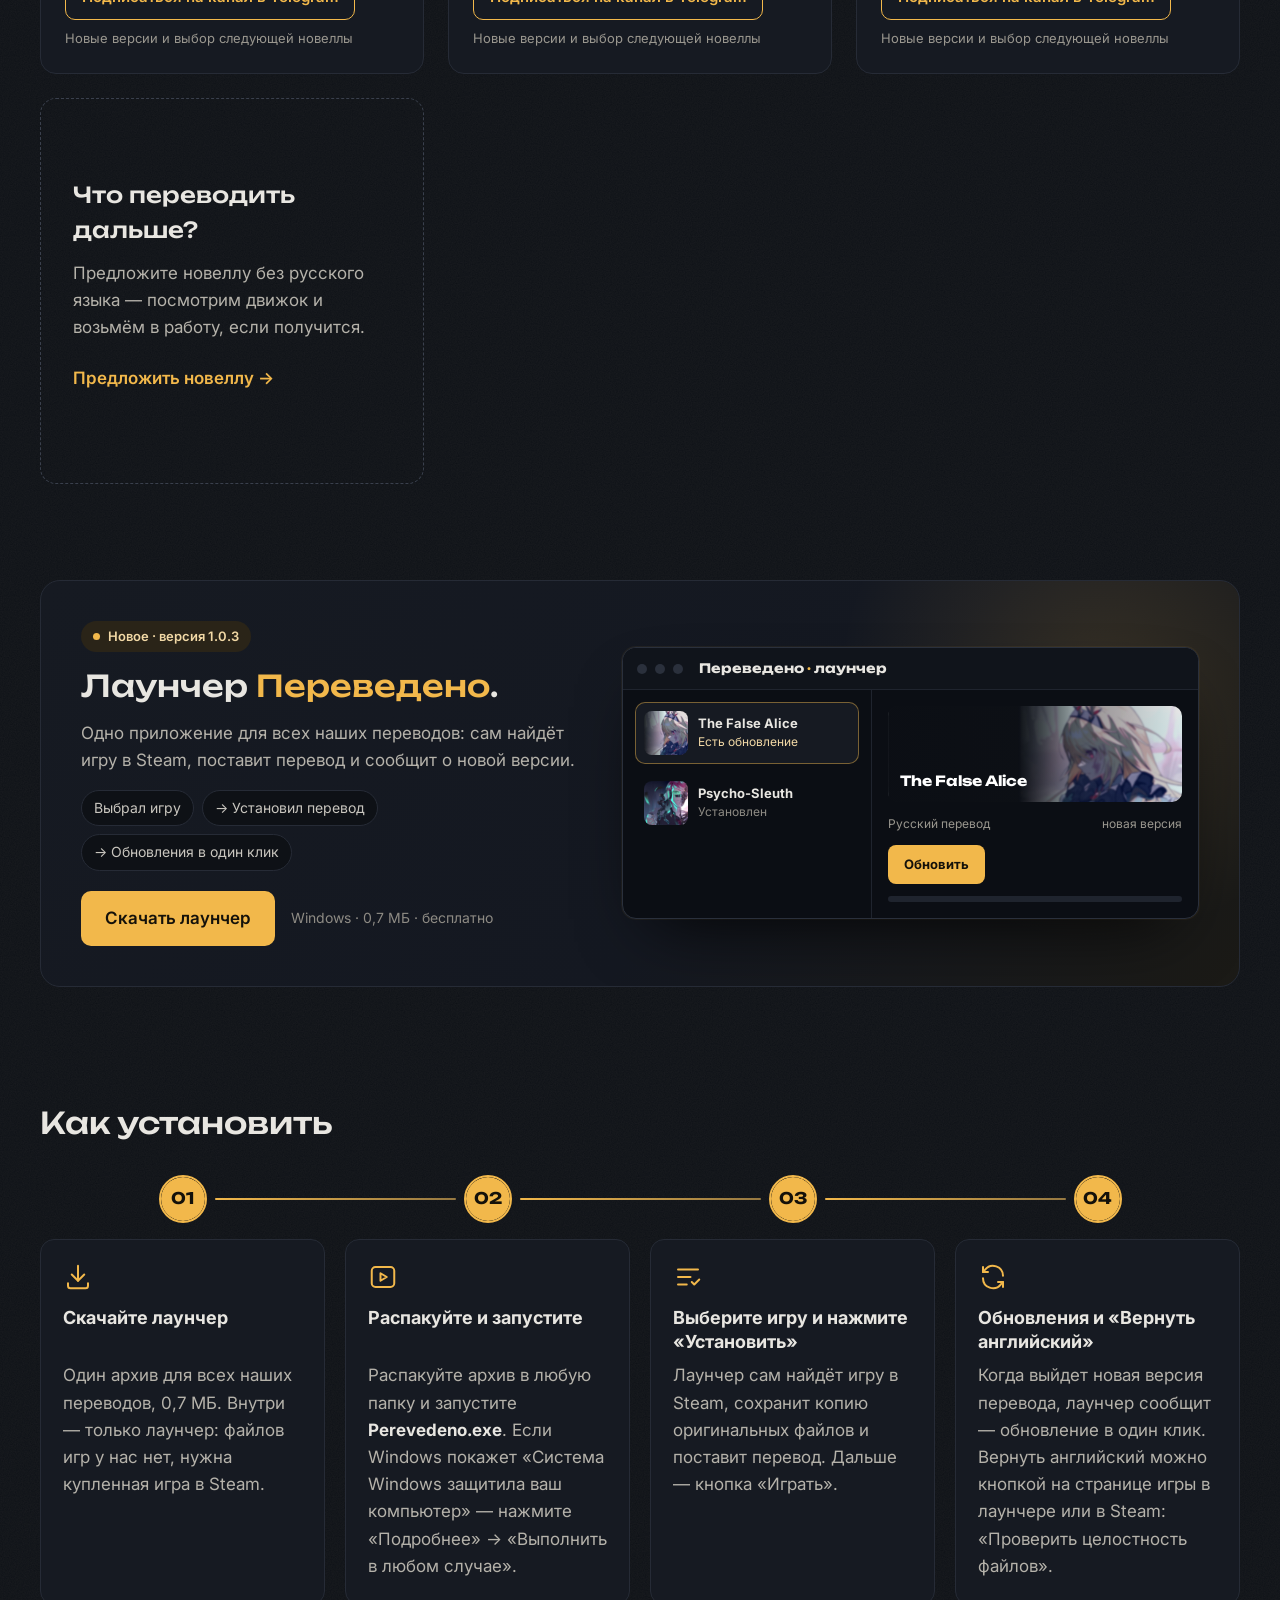
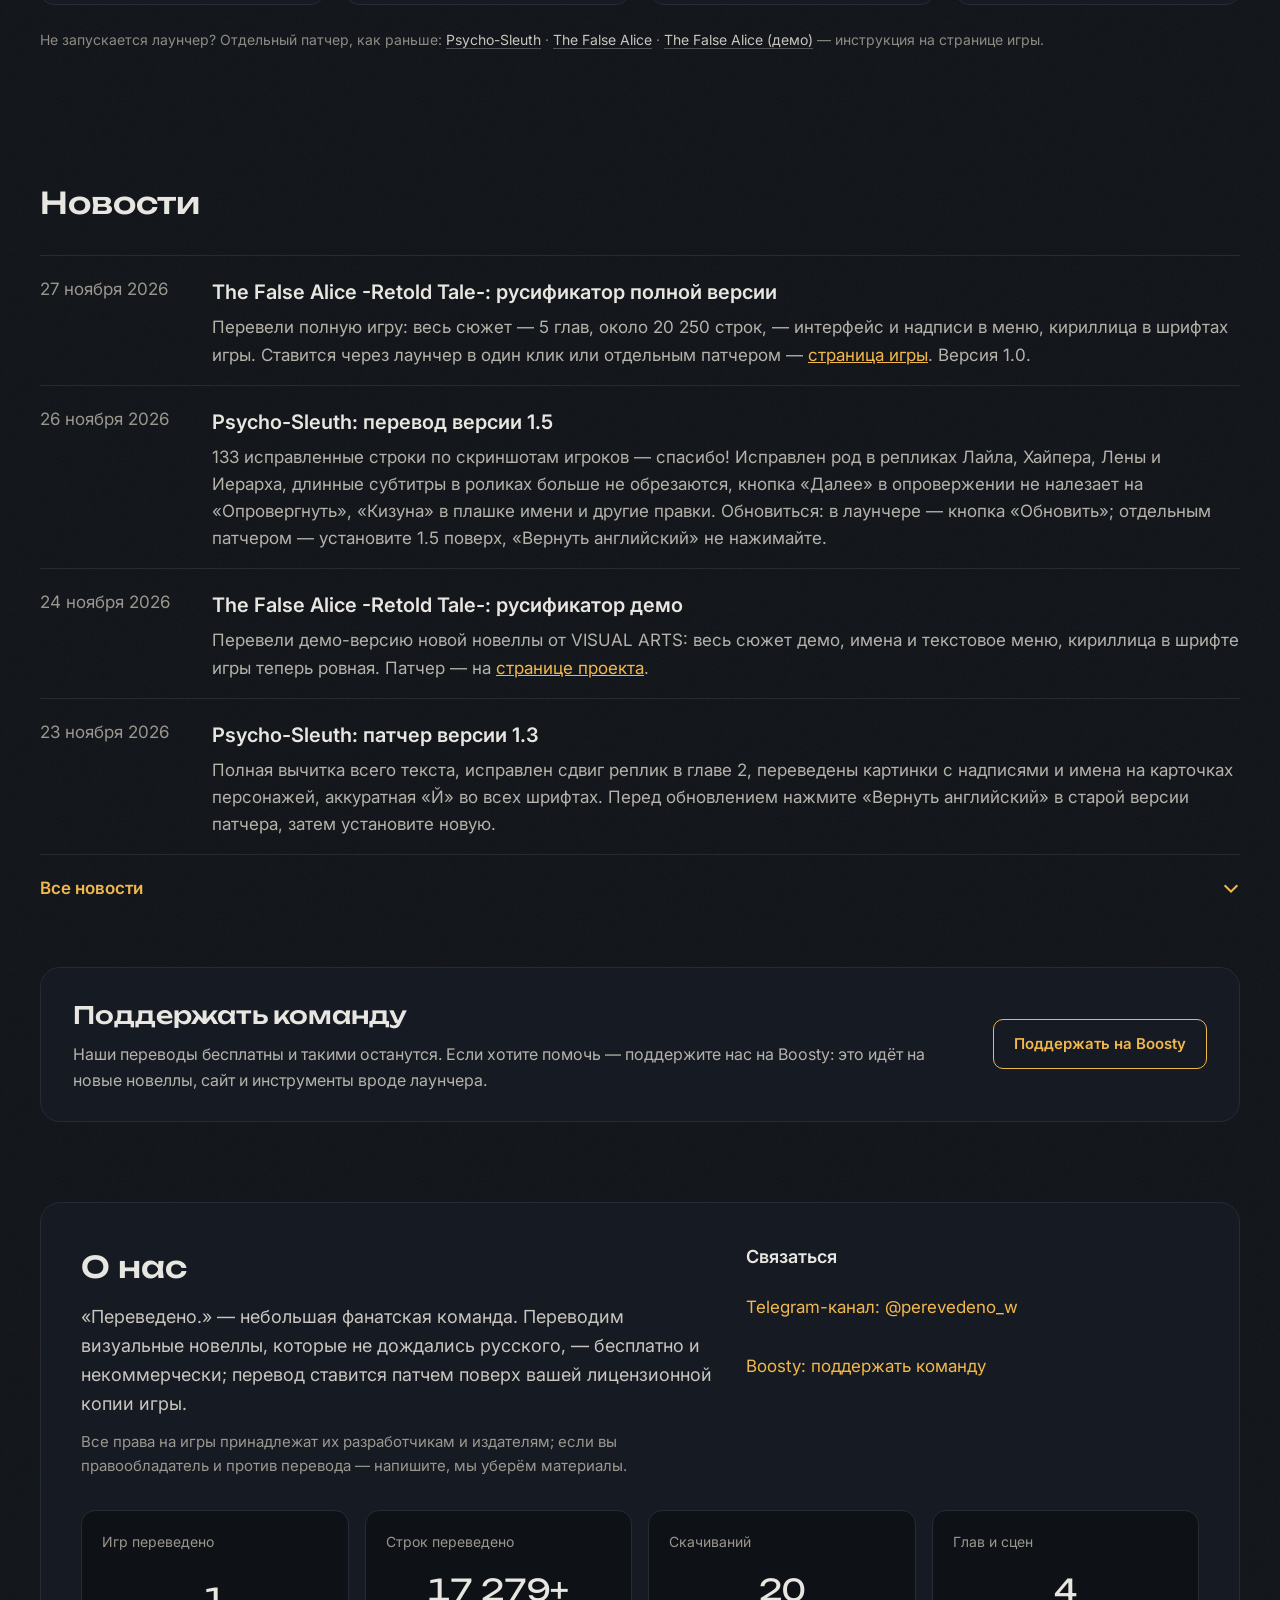
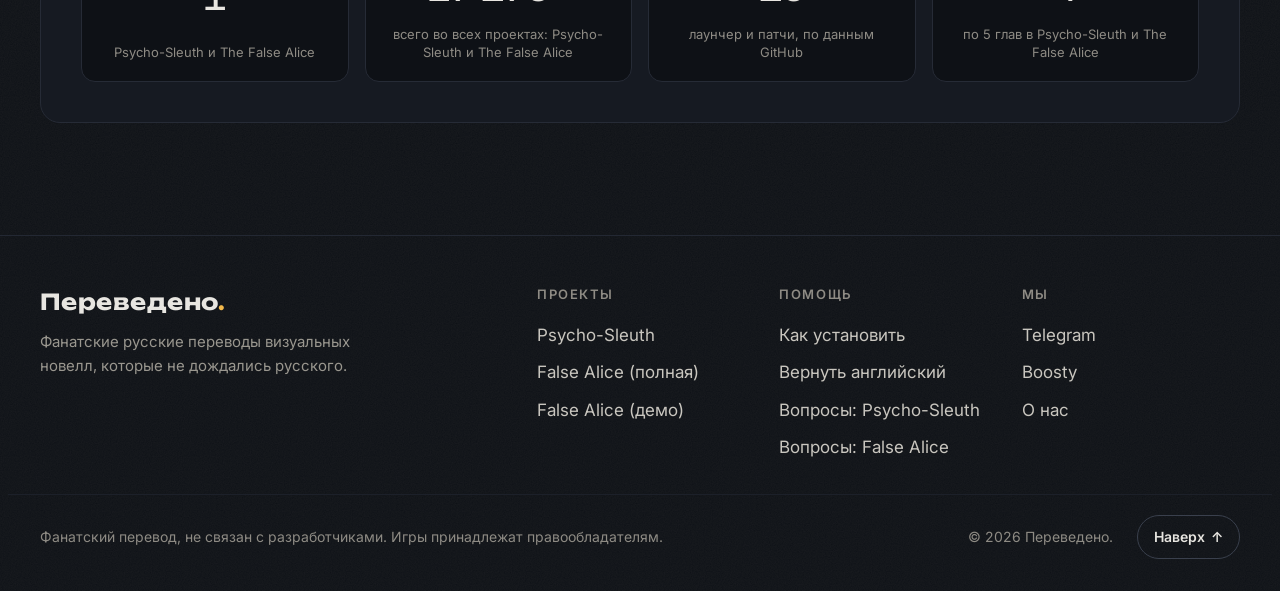
==== commit f1a00bb4: "tmp: превью главной/демо/полной (удалить после)" ====
--- a/preview/index.html
+++ b/preview/index.html
@@ -123,14 +123,14 @@
 </article>
 
 <article class="gcard" style="background: #161A22; border: 1px solid #262B36; border-radius: 16px; display: flex; flex-direction: column">
-<a href="false-alice-full.html" tabindex="-1" aria-hidden="true" class="gbanner" style="display: block; border-radius: 16px 16px 0 0"><svg xmlns="http://www.w3.org/2000/svg" viewBox="0 0 1200 630" role="img" aria-label="The False Alice -Retold Tale- — перевод полной версии вышел" style="display: block; width: 100%; height: auto; background: #0B0E14"><defs><linearGradient id="lfGff" x1="0" x2="1" y1="0" y2="0"><stop offset="0" stop-color="#0B0E14" stop-opacity="0.9"/><stop offset="0.38" stop-color="#0B0E14" stop-opacity="0.7"/><stop offset="0.62" stop-color="#0B0E14" stop-opacity="0"/></linearGradient></defs><image href="false-alice-full-banner.webp" x="0" y="0" width="1200" height="630" preserveAspectRatio="xMidYMid slice"/><rect width="1200" height="630" fill="url(#lfGff)"/><rect x="56" y="48" width="56" height="34" rx="8" fill="#F2B84B"/><text x="84" y="72" text-anchor="middle" font-family="Inter, sans-serif" font-weight="600" font-size="20" fill="#14110A" letter-spacing="1">RU</text><text x="128" y="72" font-family="Inter, sans-serif" font-weight="600" font-size="20" fill="#E8E6E1" letter-spacing="2.4">ФАНАТСКИЙ ПЕРЕВОД</text><image href="false-alice-logo.png" x="58" y="185" width="520" height="147"/><text x="58" y="462" font-family="Unbounded, sans-serif" font-weight="800" font-size="44" fill="#FFFFFF">Перевод полной версии</text><rect x="58" y="496" width="232" height="80" rx="16" fill="#F2B84B"/><text x="174" y="549" text-anchor="middle" font-family="Unbounded, sans-serif" font-weight="800" font-size="30" fill="#14110A">ВЫШЕЛ</text><text x="310" y="530" font-family="Inter, sans-serif" font-weight="600" font-size="19" fill="#E8E6E1">версия 1.0</text><text x="310" y="556" font-family="Inter, sans-serif" font-weight="500" font-size="19" fill="#C9C6BF">5 глав + интерфейс</text><text x="1184" y="616" text-anchor="end" font-family="Inter, sans-serif" font-size="13" fill="#FFFFFF" fill-opacity="0.6">Арт и логотип: © VISUAL ARTS</text></svg></a>
+<a href="false-alice-full.html" tabindex="-1" aria-hidden="true" class="gbanner" style="display: block; border-radius: 16px 16px 0 0"><svg xmlns="http://www.w3.org/2000/svg" viewBox="0 0 1200 630" role="img" aria-label="The False Alice -Retold Tale- — перевод полной версии вышел" style="display: block; width: 100%; height: auto; background: #0B0E14"><defs><linearGradient id="lfG" x1="0" x2="1" y1="0" y2="0"><stop offset="0" stop-color="#0B0E14" stop-opacity="0.9"/><stop offset="0.38" stop-color="#0B0E14" stop-opacity="0.7"/><stop offset="0.62" stop-color="#0B0E14" stop-opacity="0"/></linearGradient><linearGradient id="lfGe" x1="0" x2="1" y1="0" y2="0"><stop offset="0" stop-color="#0B0E14" stop-opacity="1"/><stop offset="1" stop-color="#0B0E14" stop-opacity="0"/></linearGradient></defs><image href="https://shared.akamai.steamstatic.com/store_item_assets/steam/apps/4013270/library_hero.jpg" x="330" y="0" width="1951" height="630" preserveAspectRatio="none"/><rect x="329" y="0" width="300" height="630" fill="url(#lfGe)"/><rect width="1200" height="630" fill="url(#lfG)"/><rect x="56" y="48" width="56" height="34" rx="8" fill="#F2B84B"/><text x="84" y="72" text-anchor="middle" font-family="Inter, sans-serif" font-weight="600" font-size="20" fill="#14110A" letter-spacing="1">RU</text><text x="128" y="72" font-family="Inter, sans-serif" font-weight="600" font-size="20" fill="#E8E6E1" letter-spacing="2.4">ФАНАТСКИЙ ПЕРЕВОД</text><image href="false-alice-logo.png" x="58" y="185" width="520" height="147"/><text x="58" y="462" font-family="Unbounded, sans-serif" font-weight="800" font-size="44" fill="#FFFFFF">Перевод полной версии</text><rect x="58" y="496" width="232" height="80" rx="16" fill="#F2B84B"/><text x="174" y="549" text-anchor="middle" font-family="Unbounded, sans-serif" font-weight="800" font-size="30" fill="#14110A">ВЫШЕЛ</text><text x="310" y="530" font-family="Inter, sans-serif" font-weight="600" font-size="19" fill="#E8E6E1">версия 1.0</text><text x="310" y="556" font-family="Inter, sans-serif" font-weight="500" font-size="19" fill="#C9C6BF">5 глав + интерфейс</text><text x="1184" y="616" text-anchor="end" font-family="Inter, sans-serif" font-size="13" fill="#FFFFFF" fill-opacity="0.6">Арт и логотип: © VISUAL ARTS</text></svg></a>
 <div style="padding: 24px; display: flex; flex-direction: column; gap: 12px; flex-grow: 1">
 <div style="display: flex; flex-wrap: wrap; gap: 8px; align-items: center">
 <span style="background: #1F3A2A; color: #8FE3A8; font-size: 13px; font-weight: 600; padding: 4px 10px; border-radius: 999px">Готово</span>
 <span style="color: #9A978F; font-size: 14px">Steam · ПК · полная версия</span>
 </div>
 <h3 style="margin: 0; font-family: Unbounded, sans-serif; font-weight: 500; font-size: 22px">The False Alice <span style="white-space: nowrap">-Retold Tale-</span></h3>
-<p style="margin: 0; color: #B5B2AA">Мрачная сказочная новелла от VISUAL ARTS. Учитель, потерявший память, просыпается среди Неудачных творений и встречает трёх Ложных Алис: чтобы стать настоящей, каждой из них придётся убить остальных. Переведён весь сюжет — 5 глав, — интерфейс и надписи в меню.</p>
+<p style="margin: 0; color: #B5B2AA">Мрачная сказка от VISUAL ARTS про трёх Ложных Алис. Переведён весь сюжет — 5 глав, — интерфейс и надписи в меню. Ставится через лаунчер.</p>
 <div style="margin-top: auto; display: flex; flex-direction: column; gap: 8px">
 <div style="display: flex; justify-content: space-between; font-size: 14px; color: #9A978F"><span>Перевод</span><b data-fap="total" style="font-weight: inherit">90%</b></div>
 <div style="height: 8px; background: #262B36; border-radius: 999px"><div data-fap="total-bar" style="height: 8px; width: 90%; background: #F2B84B; border-radius: 999px; transition: width 1s cubic-bezier(.2,.8,.2,1)"></div></div>
@@ -147,7 +147,7 @@
 </article>
 
 <article class="gcard" style="background: #161A22; border: 1px solid #262B36; border-radius: 16px; display: flex; flex-direction: column">
-<a href="false-alice.html" tabindex="-1" aria-hidden="true" class="gbanner" style="display: block; border-radius: 16px 16px 0 0"><svg xmlns="http://www.w3.org/2000/svg" viewBox="0 0 1200 630" role="img" aria-label="The False Alice -Retold Tale- — перевод демо на русском, 1285 строк" style="display: block; width: 100%; height: auto; background: #0B0E14"><defs><linearGradient id="lfGfa" x1="0" x2="1" y1="0" y2="0"><stop offset="0" stop-color="#0B0E14" stop-opacity="0.9"/><stop offset="0.38" stop-color="#0B0E14" stop-opacity="0.7"/><stop offset="0.62" stop-color="#0B0E14" stop-opacity="0"/></linearGradient><linearGradient id="lfGfae" x1="0" x2="1" y1="0" y2="0"><stop offset="0" stop-color="#0B0E14" stop-opacity="1"/><stop offset="1" stop-color="#0B0E14" stop-opacity="0"/></linearGradient></defs><image href="https://shared.akamai.steamstatic.com/store_item_assets/steam/apps/4013270/library_hero.jpg" x="330" y="0" width="1951" height="630" preserveAspectRatio="none"/><rect x="329" y="0" width="300" height="630" fill="url(#lfGfae)"/><rect width="1200" height="630" fill="url(#lfGfa)"/><rect x="56" y="48" width="56" height="34" rx="8" fill="#F2B84B"/><text x="84" y="72" text-anchor="middle" font-family="Inter, sans-serif" font-weight="600" font-size="20" fill="#14110A" letter-spacing="1">RU</text><text x="128" y="72" font-family="Inter, sans-serif" font-weight="600" font-size="20" fill="#E8E6E1" letter-spacing="2.4">ФАНАТСКИЙ ПЕРЕВОД</text><image href="false-alice-logo.png" x="58" y="185" width="520" height="147"/><text x="58" y="462" font-family="Unbounded, sans-serif" font-weight="800" font-size="44" fill="#FFFFFF">Перевод на русском</text><rect x="58" y="496" width="232" height="80" rx="16" fill="#F2B84B"/><text x="174" y="554" text-anchor="middle" font-family="Unbounded, sans-serif" font-weight="800" font-size="40" fill="#14110A">ДЕМО</text><text x="310" y="530" font-family="Inter, sans-serif" font-weight="600" font-size="19" fill="#E8E6E1">1285 строк</text><text x="310" y="556" font-family="Inter, sans-serif" font-weight="500" font-size="19" fill="#C9C6BF">+ меню</text><text x="1184" y="616" text-anchor="end" font-family="Inter, sans-serif" font-size="13" fill="#FFFFFF" fill-opacity="0.6">Арт и логотип: © VISUAL ARTS</text></svg></a>
+<a href="false-alice.html" tabindex="-1" aria-hidden="true" class="gbanner" style="display: block; border-radius: 16px 16px 0 0"><svg xmlns="http://www.w3.org/2000/svg" viewBox="0 0 1200 630" role="img" aria-label="The False Alice -Retold Tale- — перевод демо на русском, 1285 строк" style="display: block; width: 100%; height: auto; background: #0B0E14"><defs><linearGradient id="lfGfa" x1="0" x2="1" y1="0" y2="0"><stop offset="0" stop-color="#0B0E14" stop-opacity="0.9"/><stop offset="0.38" stop-color="#0B0E14" stop-opacity="0.7"/><stop offset="0.62" stop-color="#0B0E14" stop-opacity="0"/></linearGradient><linearGradient id="lfGfae" x1="0" x2="1" y1="0" y2="0"><stop offset="0" stop-color="#0B0E14" stop-opacity="1"/><stop offset="1" stop-color="#0B0E14" stop-opacity="0"/></linearGradient></defs><image href="preview/false-alice-demo-banner.webp" x="0" y="0" width="1200" height="630" preserveAspectRatio="xMidYMid slice"/><rect width="1200" height="630" fill="url(#lfGfa)"/><rect x="56" y="48" width="56" height="34" rx="8" fill="#F2B84B"/><text x="84" y="72" text-anchor="middle" font-family="Inter, sans-serif" font-weight="600" font-size="20" fill="#14110A" letter-spacing="1">RU</text><text x="128" y="72" font-family="Inter, sans-serif" font-weight="600" font-size="20" fill="#E8E6E1" letter-spacing="2.4">ФАНАТСКИЙ ПЕРЕВОД</text><image href="false-alice-logo.png" x="58" y="185" width="520" height="147"/><text x="58" y="462" font-family="Unbounded, sans-serif" font-weight="800" font-size="44" fill="#FFFFFF">Перевод на русском</text><rect x="58" y="496" width="232" height="80" rx="16" fill="#F2B84B"/><text x="174" y="554" text-anchor="middle" font-family="Unbounded, sans-serif" font-weight="800" font-size="40" fill="#14110A">ДЕМО</text><text x="310" y="530" font-family="Inter, sans-serif" font-weight="600" font-size="19" fill="#E8E6E1">1285 строк</text><text x="310" y="556" font-family="Inter, sans-serif" font-weight="500" font-size="19" fill="#C9C6BF">+ меню</text><text x="1184" y="616" text-anchor="end" font-family="Inter, sans-serif" font-size="13" fill="#FFFFFF" fill-opacity="0.6">Арт и логотип: © VISUAL ARTS</text></svg></a>
 <div style="padding: 24px; display: flex; flex-direction: column; gap: 12px; flex-grow: 1">
 <div style="display: flex; flex-wrap: wrap; gap: 8px; align-items: center">
 <span style="background: #1F3A2A; color: #8FE3A8; font-size: 13px; font-weight: 600; padding: 4px 10px; border-radius: 999px">Демо</span>
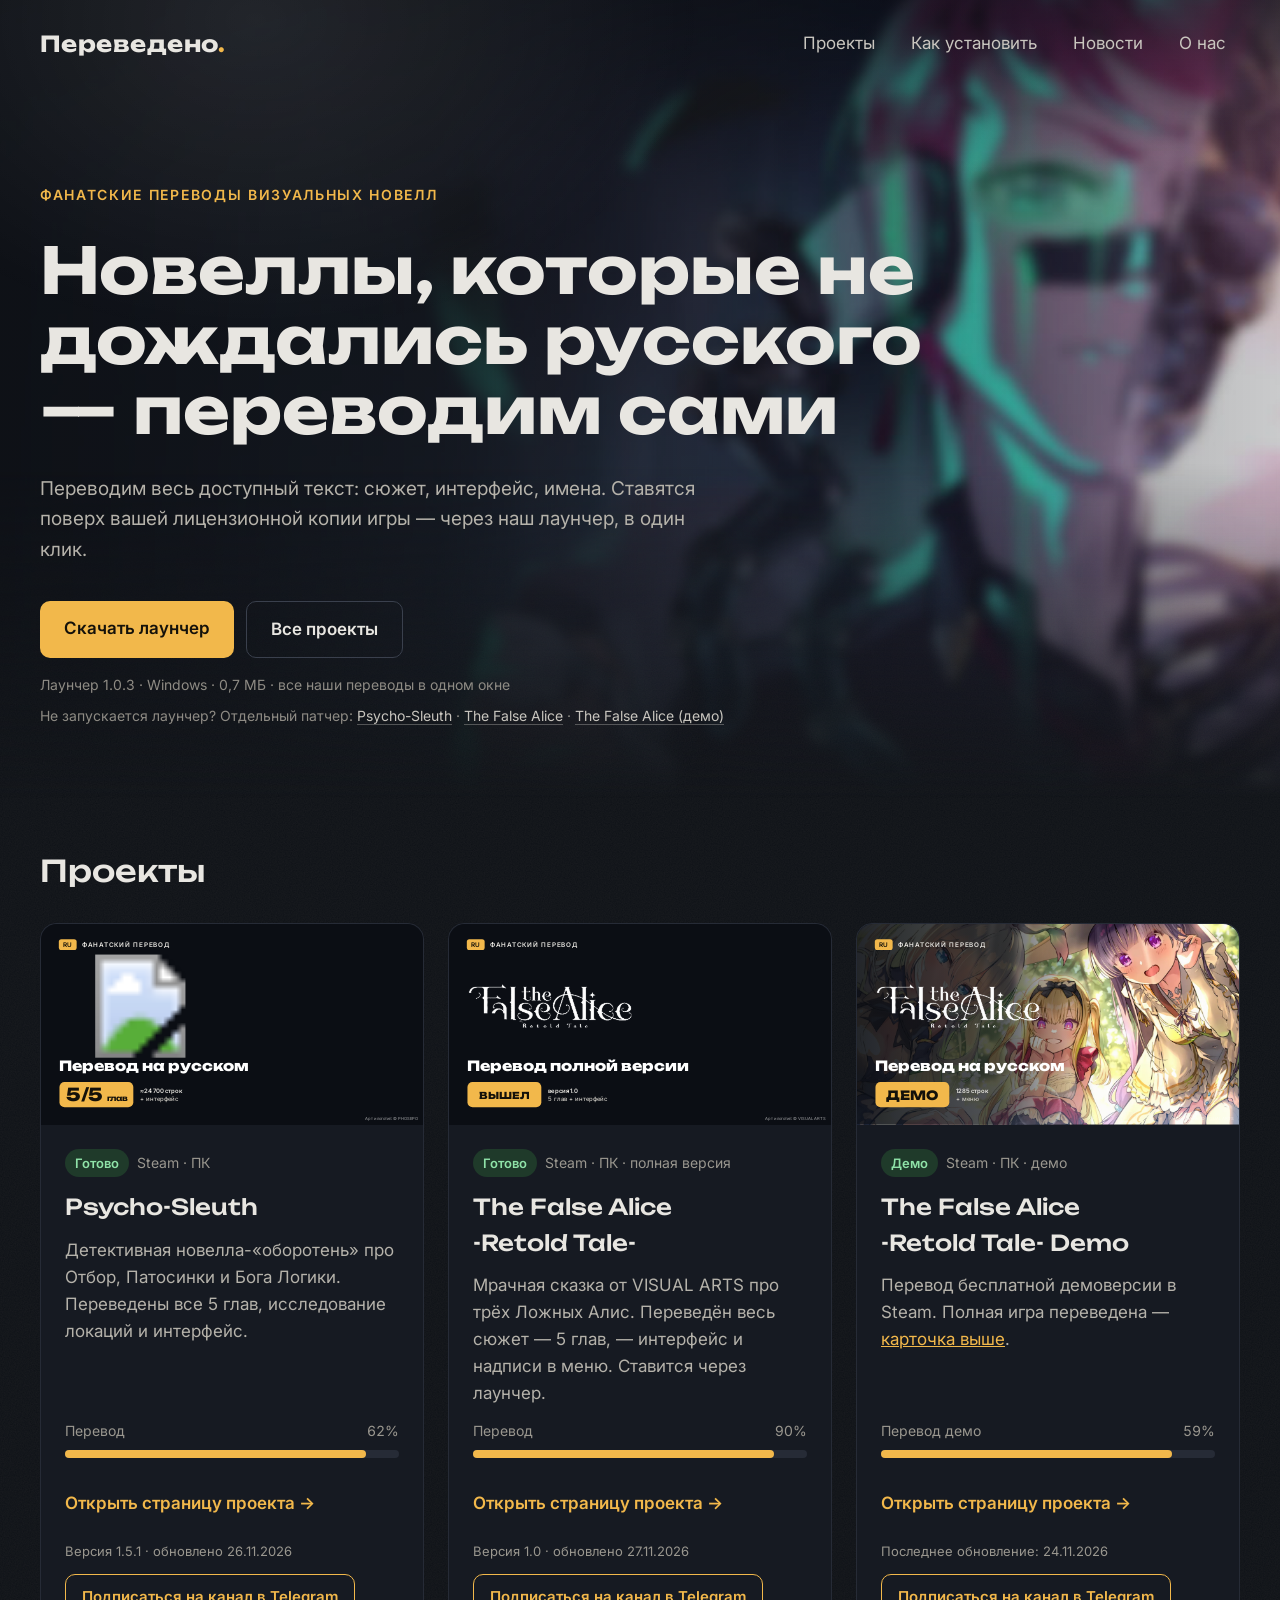
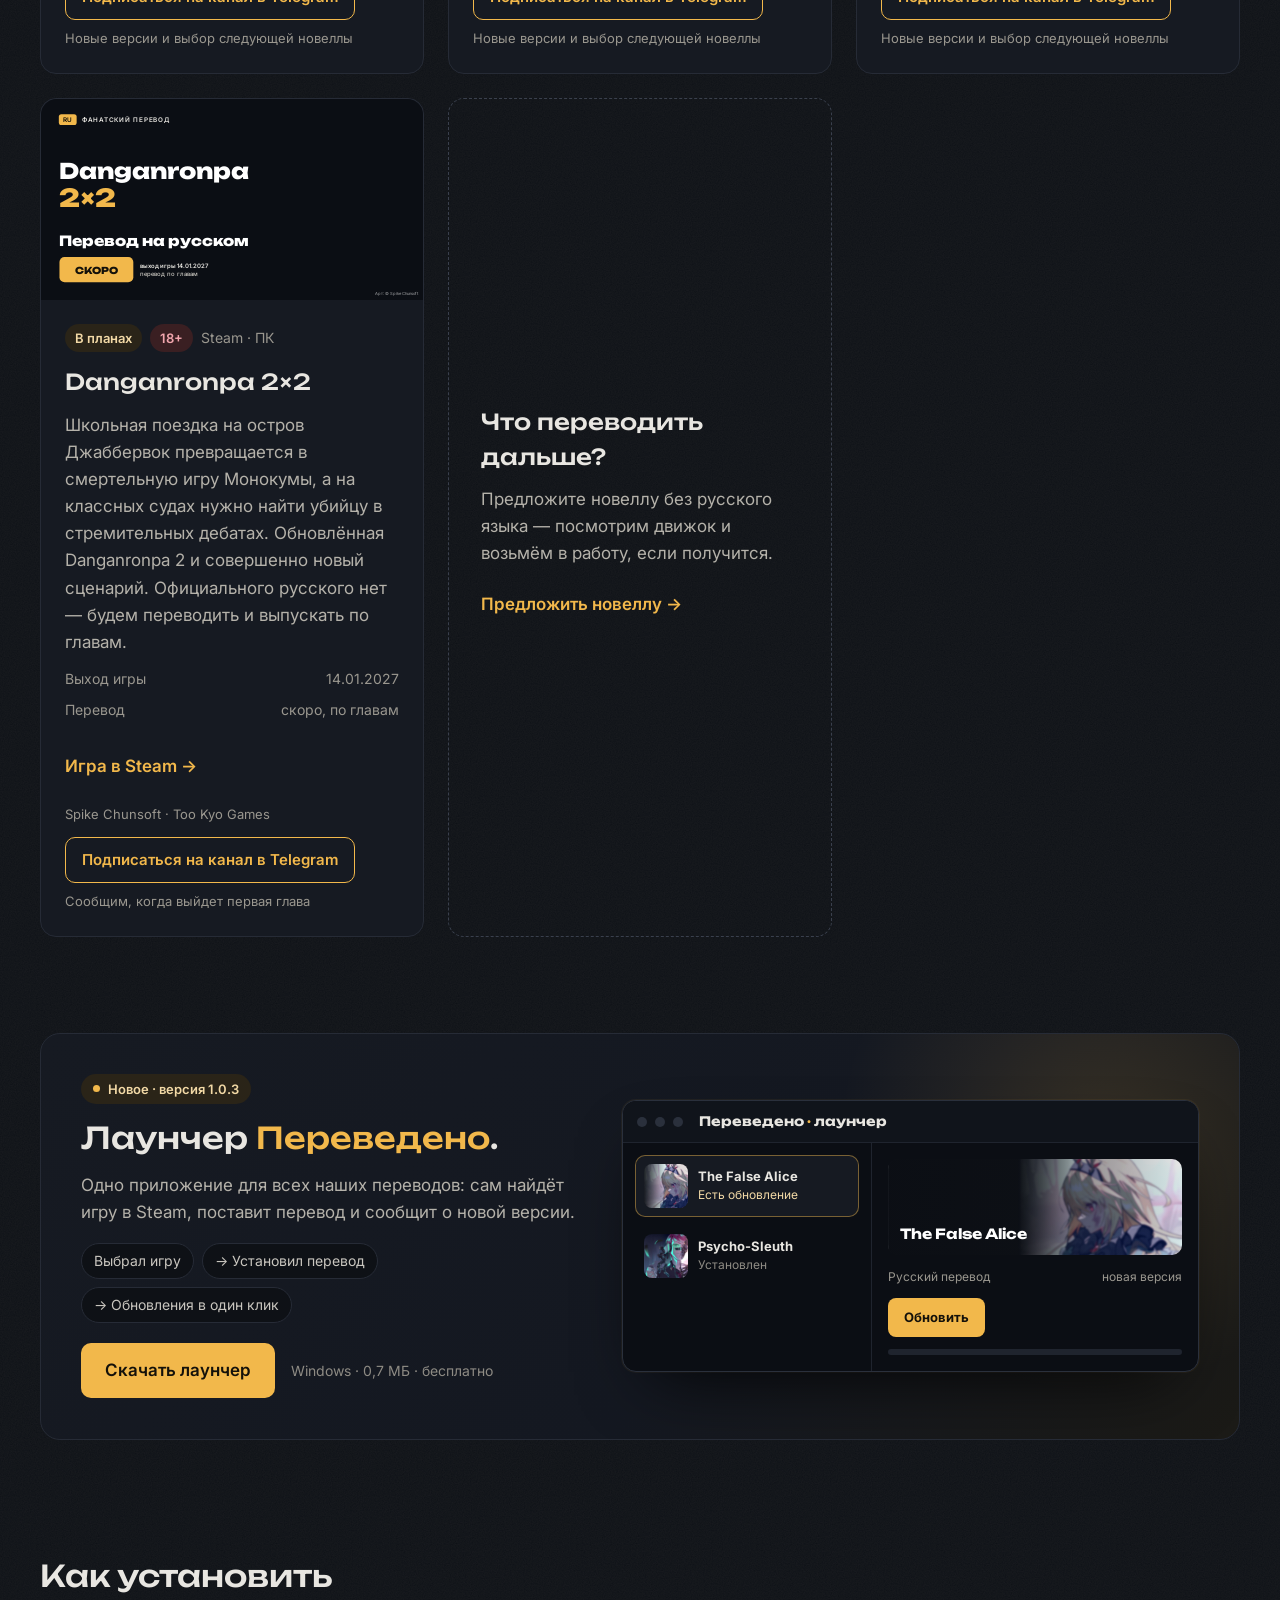
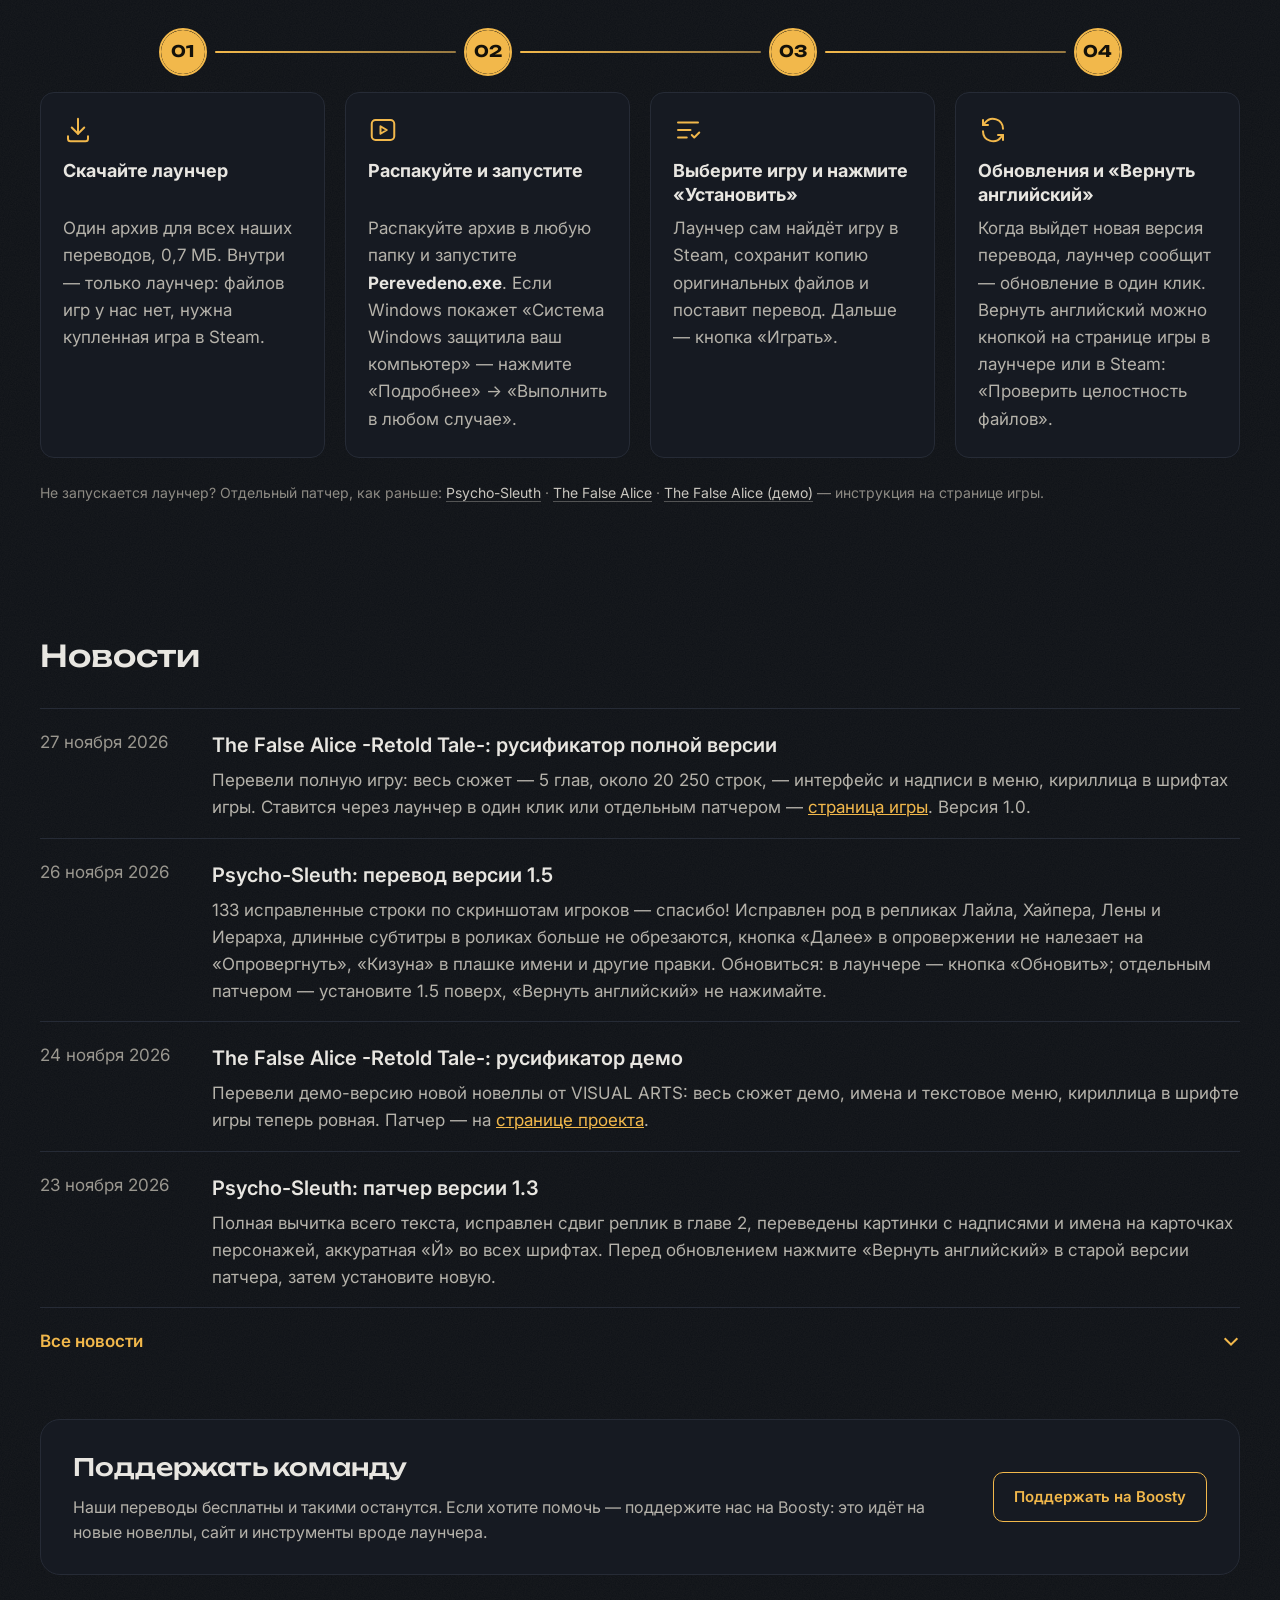
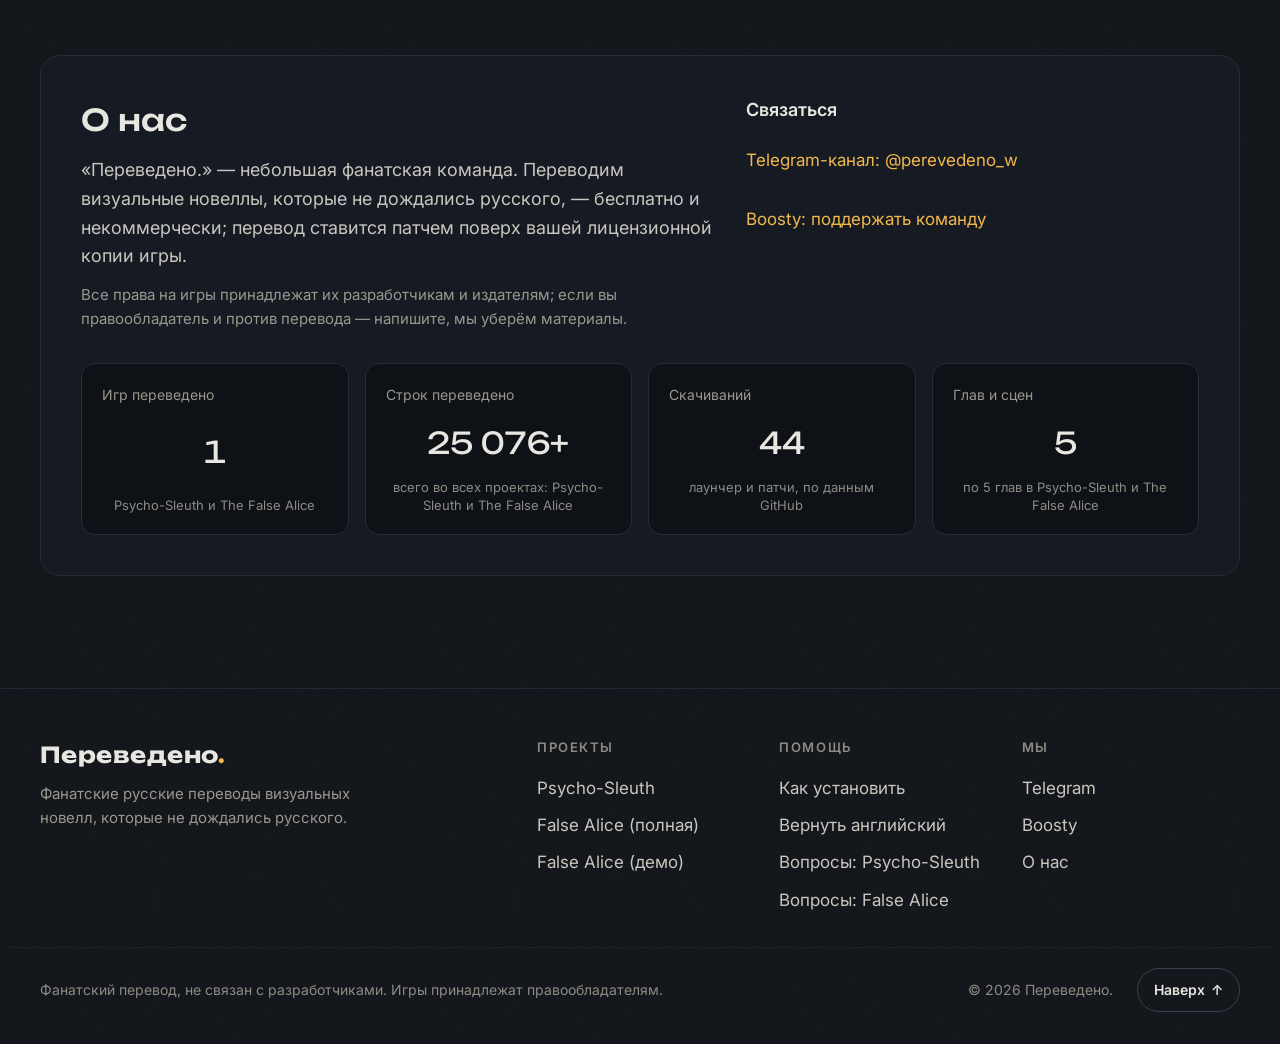
==== commit fd50d705: "tmp: превью карточки Danganronpa 2×2 (удалить после)" ====
--- a/preview/index.html
+++ b/preview/index.html
@@ -147,13 +147,13 @@
 </article>
 
 <article class="gcard" style="background: #161A22; border: 1px solid #262B36; border-radius: 16px; display: flex; flex-direction: column">
-<a href="false-alice.html" tabindex="-1" aria-hidden="true" class="gbanner" style="display: block; border-radius: 16px 16px 0 0"><svg xmlns="http://www.w3.org/2000/svg" viewBox="0 0 1200 630" role="img" aria-label="The False Alice -Retold Tale- — перевод демо на русском, 1285 строк" style="display: block; width: 100%; height: auto; background: #0B0E14"><defs><linearGradient id="lfGfa" x1="0" x2="1" y1="0" y2="0"><stop offset="0" stop-color="#0B0E14" stop-opacity="0.9"/><stop offset="0.38" stop-color="#0B0E14" stop-opacity="0.7"/><stop offset="0.62" stop-color="#0B0E14" stop-opacity="0"/></linearGradient><linearGradient id="lfGfae" x1="0" x2="1" y1="0" y2="0"><stop offset="0" stop-color="#0B0E14" stop-opacity="1"/><stop offset="1" stop-color="#0B0E14" stop-opacity="0"/></linearGradient></defs><image href="preview/false-alice-demo-banner.webp" x="0" y="0" width="1200" height="630" preserveAspectRatio="xMidYMid slice"/><rect width="1200" height="630" fill="url(#lfGfa)"/><rect x="56" y="48" width="56" height="34" rx="8" fill="#F2B84B"/><text x="84" y="72" text-anchor="middle" font-family="Inter, sans-serif" font-weight="600" font-size="20" fill="#14110A" letter-spacing="1">RU</text><text x="128" y="72" font-family="Inter, sans-serif" font-weight="600" font-size="20" fill="#E8E6E1" letter-spacing="2.4">ФАНАТСКИЙ ПЕРЕВОД</text><image href="false-alice-logo.png" x="58" y="185" width="520" height="147"/><text x="58" y="462" font-family="Unbounded, sans-serif" font-weight="800" font-size="44" fill="#FFFFFF">Перевод на русском</text><rect x="58" y="496" width="232" height="80" rx="16" fill="#F2B84B"/><text x="174" y="554" text-anchor="middle" font-family="Unbounded, sans-serif" font-weight="800" font-size="40" fill="#14110A">ДЕМО</text><text x="310" y="530" font-family="Inter, sans-serif" font-weight="600" font-size="19" fill="#E8E6E1">1285 строк</text><text x="310" y="556" font-family="Inter, sans-serif" font-weight="500" font-size="19" fill="#C9C6BF">+ меню</text><text x="1184" y="616" text-anchor="end" font-family="Inter, sans-serif" font-size="13" fill="#FFFFFF" fill-opacity="0.6">Арт и логотип: © VISUAL ARTS</text></svg></a>
+<a href="false-alice.html" tabindex="-1" aria-hidden="true" class="gbanner" style="display: block; border-radius: 16px 16px 0 0"><svg xmlns="http://www.w3.org/2000/svg" viewBox="0 0 1200 630" role="img" aria-label="The False Alice -Retold Tale- — перевод демо на русском, 1285 строк" style="display: block; width: 100%; height: auto; background: #0B0E14"><defs><linearGradient id="lfGfa" x1="0" x2="1" y1="0" y2="0"><stop offset="0" stop-color="#0B0E14" stop-opacity="0.9"/><stop offset="0.38" stop-color="#0B0E14" stop-opacity="0.7"/><stop offset="0.62" stop-color="#0B0E14" stop-opacity="0"/></linearGradient><linearGradient id="lfGfae" x1="0" x2="1" y1="0" y2="0"><stop offset="0" stop-color="#0B0E14" stop-opacity="1"/><stop offset="1" stop-color="#0B0E14" stop-opacity="0"/></linearGradient></defs><image href="false-alice-demo-banner.webp" x="0" y="0" width="1200" height="630" preserveAspectRatio="xMidYMid slice"/><rect width="1200" height="630" fill="url(#lfGfa)"/><rect x="56" y="48" width="56" height="34" rx="8" fill="#F2B84B"/><text x="84" y="72" text-anchor="middle" font-family="Inter, sans-serif" font-weight="600" font-size="20" fill="#14110A" letter-spacing="1">RU</text><text x="128" y="72" font-family="Inter, sans-serif" font-weight="600" font-size="20" fill="#E8E6E1" letter-spacing="2.4">ФАНАТСКИЙ ПЕРЕВОД</text><image href="false-alice-logo.png" x="58" y="185" width="520" height="147"/><text x="58" y="462" font-family="Unbounded, sans-serif" font-weight="800" font-size="44" fill="#FFFFFF">Перевод на русском</text><rect x="58" y="496" width="232" height="80" rx="16" fill="#F2B84B"/><text x="174" y="554" text-anchor="middle" font-family="Unbounded, sans-serif" font-weight="800" font-size="40" fill="#14110A">ДЕМО</text><text x="310" y="530" font-family="Inter, sans-serif" font-weight="600" font-size="19" fill="#E8E6E1">1285 строк</text><text x="310" y="556" font-family="Inter, sans-serif" font-weight="500" font-size="19" fill="#C9C6BF">+ меню</text><text x="1184" y="616" text-anchor="end" font-family="Inter, sans-serif" font-size="13" fill="#FFFFFF" fill-opacity="0.6">Арт и логотип: © VISUAL ARTS</text></svg></a>
 <div style="padding: 24px; display: flex; flex-direction: column; gap: 12px; flex-grow: 1">
 <div style="display: flex; flex-wrap: wrap; gap: 8px; align-items: center">
 <span style="background: #1F3A2A; color: #8FE3A8; font-size: 13px; font-weight: 600; padding: 4px 10px; border-radius: 999px">Демо</span>
 <span style="color: #9A978F; font-size: 14px">Steam · ПК · демо</span>
 </div>
-<h3 style="margin: 0; font-family: Unbounded, sans-serif; font-weight: 500; font-size: 22px">The False Alice <span style="white-space: nowrap">-Retold Tale-</span></h3>
+<h3 style="margin: 0; font-family: Unbounded, sans-serif; font-weight: 500; font-size: 22px">The False Alice <span style="white-space: nowrap">-Retold Tale-</span> Demo</h3>
 <p style="margin: 0; color: #B5B2AA">Перевод бесплатной демоверсии в Steam. Полная игра переведена — <a href="false-alice-full.html">карточка выше</a>.</p>
 <div style="margin-top: auto; display: flex; flex-direction: column; gap: 8px">
 <div style="display: flex; justify-content: space-between; font-size: 14px; color: #9A978F"><span>Перевод демо</span><span>87%</span></div>
@@ -169,6 +169,32 @@
 </div>
 </div>
 </article>
+
+<article class="gcard" style="background: #161A22; border: 1px solid #262B36; border-radius: 16px; display: flex; flex-direction: column">
+<a href="https://store.steampowered.com/app/3751230/" target="_blank" rel="noopener" tabindex="-1" aria-hidden="true" class="gbanner" style="display: block; border-radius: 16px 16px 0 0"><svg xmlns="http://www.w3.org/2000/svg" viewBox="0 0 1200 630" role="img" aria-label="Danganronpa 2×2 — перевод на русском в планах, выход игры 14.01.2027" style="display: block; width: 100%; height: auto; background: #0B0E14"><defs><linearGradient id="lfGdr" x1="0" x2="1" y1="0" y2="0"><stop offset="0" stop-color="#0B0E14" stop-opacity="0.92"/><stop offset="0.42" stop-color="#0B0E14" stop-opacity="0.75"/><stop offset="0.62" stop-color="#0B0E14" stop-opacity="0"/></linearGradient></defs><image href="https://shared.akamai.steamstatic.com/store_item_assets/steam/apps/3751230/library_hero.jpg" x="-600" y="-16" width="2050" height="662" preserveAspectRatio="none"/><rect width="1200" height="630" fill="url(#lfGdr)"/><rect x="56" y="48" width="56" height="34" rx="8" fill="#F2B84B"/><text x="84" y="72" text-anchor="middle" font-family="Inter, sans-serif" font-weight="600" font-size="20" fill="#14110A" letter-spacing="1">RU</text><text x="128" y="72" font-family="Inter, sans-serif" font-weight="600" font-size="20" fill="#E8E6E1" letter-spacing="2.4">ФАНАТСКИЙ ПЕРЕВОД</text><text x="58" y="250" font-family="Unbounded, sans-serif" font-weight="800" font-size="68" fill="#FFFFFF">Danganronpa</text><text x="58" y="340" font-family="Unbounded, sans-serif" font-weight="800" font-size="78" fill="#F2B84B">2×2</text><text x="58" y="462" font-family="Unbounded, sans-serif" font-weight="800" font-size="44" fill="#FFFFFF">Перевод на русском</text><rect x="58" y="496" width="232" height="80" rx="16" fill="#F2B84B"/><text x="174" y="549" text-anchor="middle" font-family="Unbounded, sans-serif" font-weight="800" font-size="30" fill="#14110A">СКОРО</text><text x="310" y="530" font-family="Inter, sans-serif" font-weight="600" font-size="19" fill="#E8E6E1">выход игры 14.01.2027</text><text x="310" y="556" font-family="Inter, sans-serif" font-weight="500" font-size="19" fill="#C9C6BF">перевод по главам</text><text x="1184" y="616" text-anchor="end" font-family="Inter, sans-serif" font-size="13" fill="#FFFFFF" fill-opacity="0.6">Арт: © Spike Chunsoft</text></svg></a>
+<div style="padding: 24px; display: flex; flex-direction: column; gap: 12px; flex-grow: 1">
+<div style="display: flex; flex-wrap: wrap; gap: 8px; align-items: center">
+<span style="background: #2A2418; color: #F2D9A6; font-size: 13px; font-weight: 600; padding: 4px 10px; border-radius: 999px">В планах</span>
+<span style="background: #3A1F22; color: #F2A6AE; font-size: 13px; font-weight: 600; padding: 4px 10px; border-radius: 999px">18+</span>
+<span style="color: #9A978F; font-size: 14px">Steam · ПК</span>
+</div>
+<h3 style="margin: 0; font-family: Unbounded, sans-serif; font-weight: 500; font-size: 22px">Danganronpa 2×2</h3>
+<p style="margin: 0; color: #B5B2AA">Школьная поездка на остров Джаббервок превращается в смертельную игру Монокумы, а на классных судах нужно найти убийцу в стремительных дебатах. Обновлённая Danganronpa 2 и совершенно новый сценарий. Официального русского нет — будем переводить и выпускать по главам.</p>
+<div style="margin-top: auto; display: flex; flex-direction: column; gap: 8px">
+<div style="display: flex; justify-content: space-between; font-size: 14px; color: #9A978F"><span>Выход игры</span><span>14.01.2027</span></div>
+<div style="display: flex; justify-content: space-between; font-size: 14px; color: #9A978F"><span>Перевод</span><span>скоро, по главам</span></div>
+</div>
+<div style="margin-top: 8px; display: flex; justify-content: space-between; align-items: center; gap: 12px; flex-wrap: wrap">
+<a href="https://store.steampowered.com/app/3751230/" target="_blank" rel="noopener" class="gcard-link" style="text-decoration: none; font-weight: 600; padding: 12px 0">Игра в Steam →</a>
+<span style="font-size: 13px; color: #9A978F">Spike Chunsoft · Too Kyo Games</span>
+</div>
+<div style="display: flex; flex-wrap: wrap; align-items: center; gap: 8px 12px">
+<a href="https://t.me/perevedeno_w" class="btn btn-ghost gcard-tg" target="_blank" rel="noopener" data-goatcounter-click="tg-subscribe" data-goatcounter-title="Подписка на Telegram" style="background: transparent; color: #F2B84B; text-decoration: none; font-weight: 600; font-size: 15px; padding: 10px 16px; border-radius: 10px; border: 1px solid #F2B84B; text-align: center">Подписаться на канал в Telegram</a>
+<span style="font-size: 13px; color: #9A978F">Сообщим, когда выйдет первая глава</span>
+</div>
+</div>
+</article>
+
 
 <article style="background: transparent; border: 1px dashed #3A404D; border-radius: 16px; padding: 32px; display: flex; flex-direction: column; gap: 12px; justify-content: center; min-height: 320px">
 <h3 style="margin: 0; font-family: Unbounded, sans-serif; font-weight: 500; font-size: 22px">Что переводить дальше?</h3>
